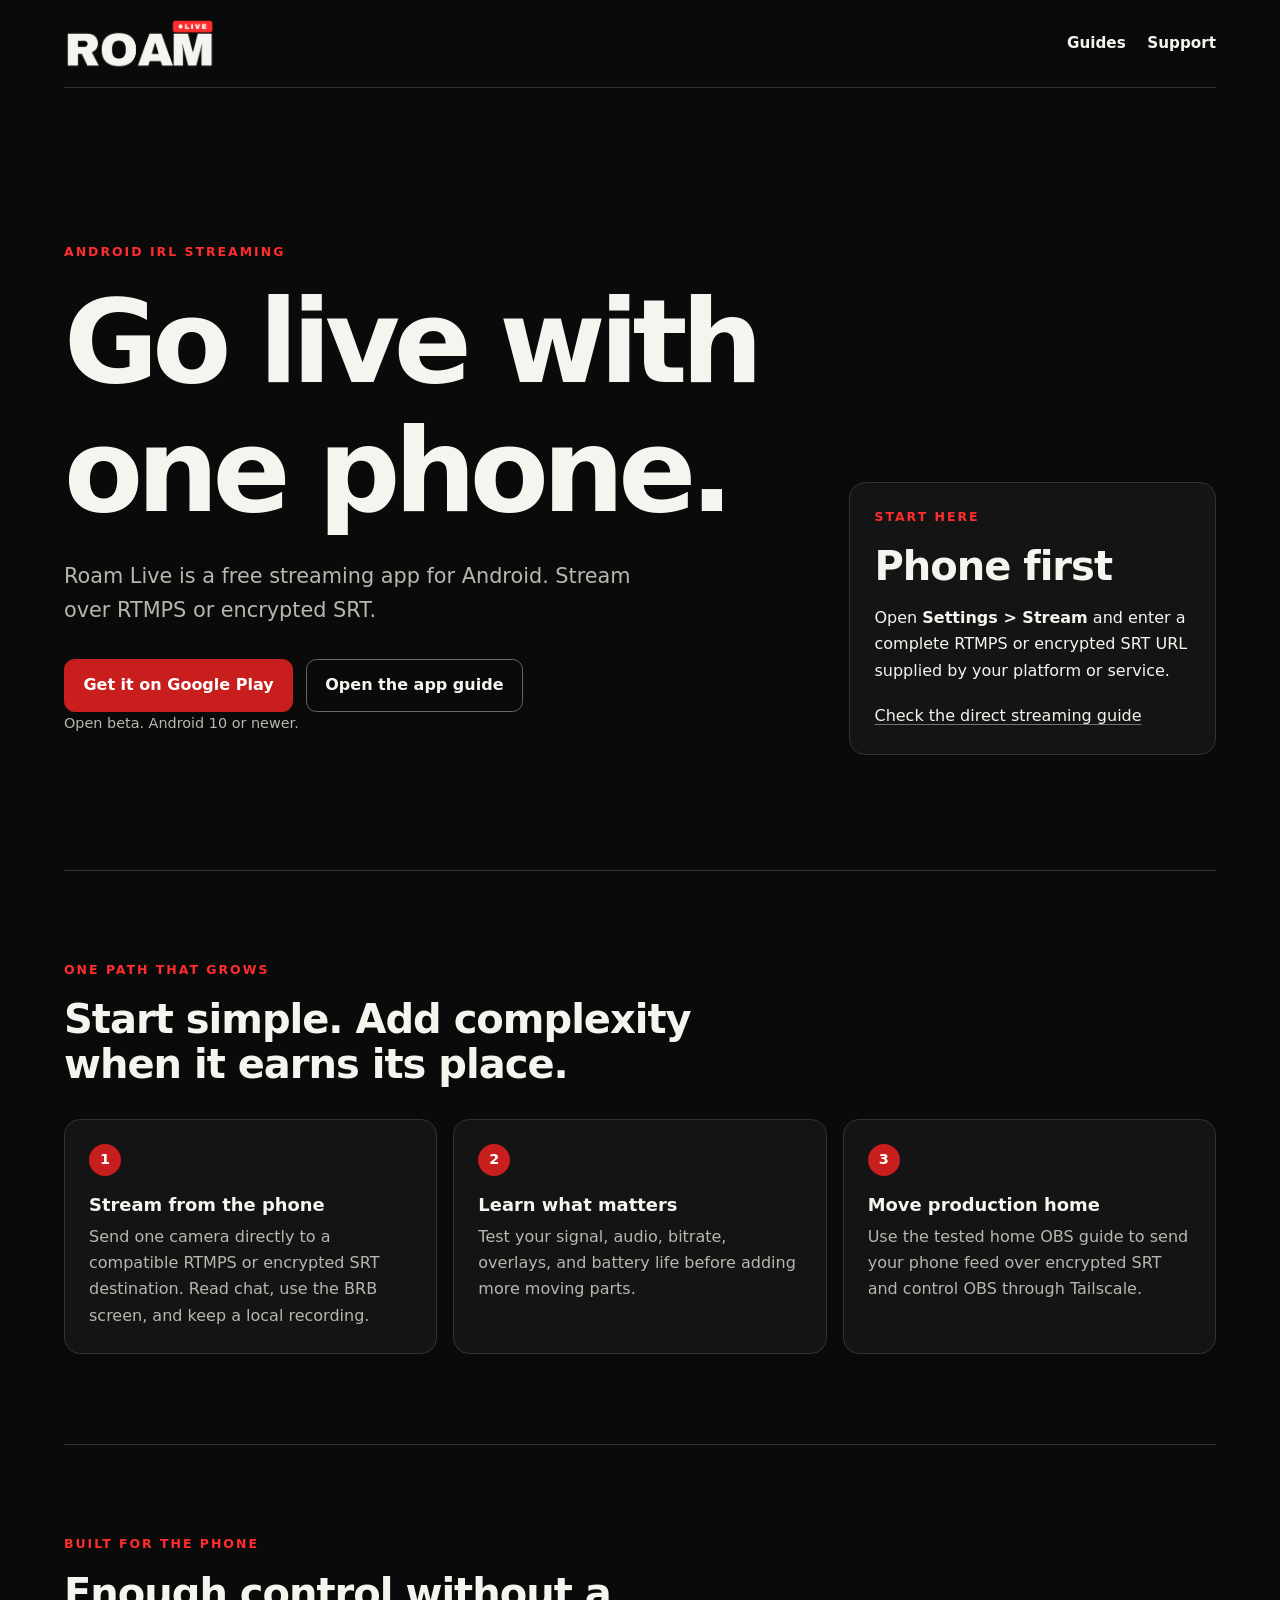
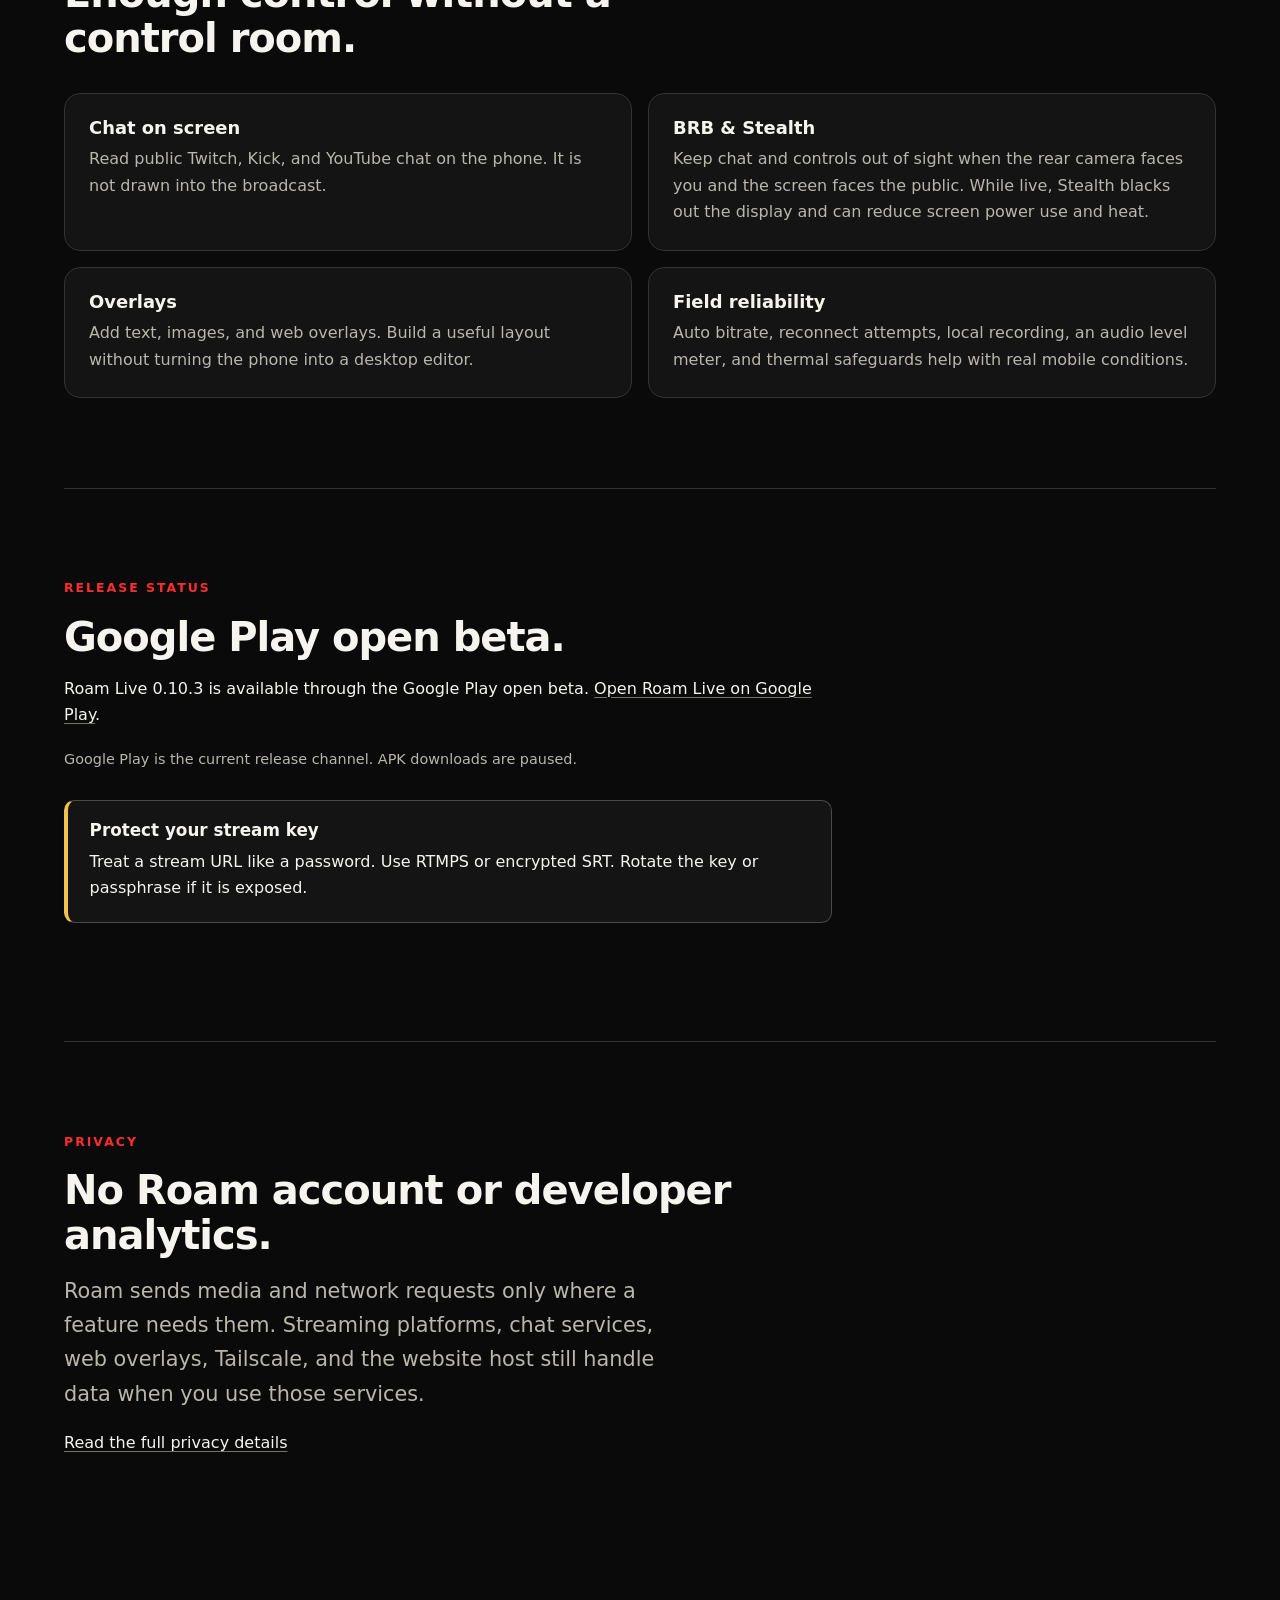
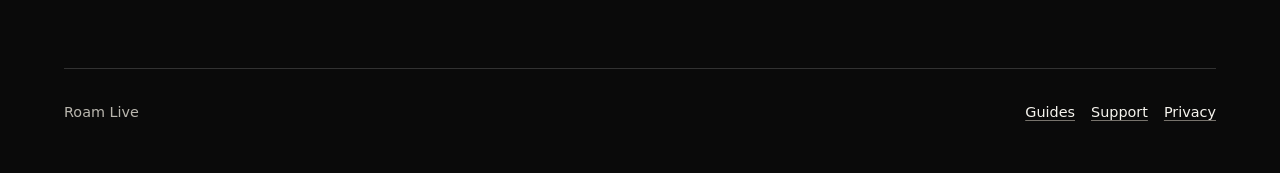
==== index.html @ 20423297 "Publish Roam Live website" ====
<!DOCTYPE html>
<html lang="en">
  <head>
    <meta charset="utf-8">
    <meta name="viewport" content="width=device-width, initial-scale=1">
    <title>Roam Live | IRL streaming from Android</title>
    <meta name="description" content="Roam Live is a free Android app for IRL streaming from one phone.">
    <meta name="theme-color" content="#0a0a0a">
    <link rel="canonical" href="https://roamlive.app/">
    <link rel="icon" type="image/svg+xml" href="/assets/favicon.svg">
    <link rel="stylesheet" href="/style.css">
    <meta property="og:title" content="Roam Live">
    <meta property="og:description" content="Go live with one Android phone over RTMPS or encrypted SRT.">
    <meta property="og:type" content="website">
    <meta property="og:url" content="https://roamlive.app/">
    <meta property="og:image" content="https://roamlive.app/assets/wordmark.png">
    <meta name="twitter:card" content="summary">
    <script type="application/ld+json">
      {
        "@context": "https://schema.org",
        "@type": "SoftwareApplication",
        "name": "Roam Live",
        "applicationCategory": "MultimediaApplication",
        "operatingSystem": "Android 10 or newer",
        "softwareVersion": "0.10.3",
        "description": "A free Android app for IRL streaming over RTMPS or encrypted SRT.",
        "url": "https://roamlive.app/"
      }
    </script>
  </head>
  <body>
    <a class="skip-link" href="#main-content">Skip to main content</a>
    <header class="site-header">
      <a class="brand" href="/" aria-label="Roam Live home">
        <img src="/assets/wordmark.png" width="659" height="228" alt="Roam Live">
      </a>
      <nav class="site-nav" aria-label="Main navigation">
        <a href="/guides/">Guides</a>
        <a href="/support/">Support</a>
      </nav>
    </header>

    <main id="main-content">
      <section class="hero">
        <div>
          <p class="eyebrow">Android IRL streaming</p>
          <h1>Go live with one phone.</h1>
          <p class="lede">Roam Live is a free streaming app for Android. Stream over RTMPS or encrypted SRT.</p>
          <div class="actions">
            <a class="button" href="https://play.google.com/store/apps/details?id=dev.whitespc.roam">Get it on Google Play</a>
            <a class="button secondary" href="/guides/how-to-use/">Open the app guide</a>
          </div>
          <p class="small">Open beta. Android 10 or newer.</p>
        </div>
        <aside class="hero-side" aria-label="Quick start">
          <p class="eyebrow">Start here</p>
          <h2>Phone first</h2>
          <p>Open <strong>Settings &gt; Stream</strong> and enter a complete RTMPS or encrypted SRT URL supplied by your platform or service.</p>
          <p><a href="/guides/stream-to-platform/">Check the direct streaming guide</a></p>
        </aside>
      </section>

      <section class="section" aria-labelledby="path-title">
        <div class="section-heading">
          <p class="eyebrow">One path that grows</p>
          <h2 id="path-title">Start simple. Add complexity when it earns its place.</h2>
        </div>
        <div class="grid">
          <article class="card">
            <span class="step-number">1</span>
            <h3>Stream from the phone</h3>
            <p>Send one camera directly to a compatible RTMPS or encrypted SRT destination. Read chat, use the BRB screen, and keep a local recording.</p>
          </article>
          <article class="card">
            <span class="step-number">2</span>
            <h3>Learn what matters</h3>
            <p>Test your signal, audio, bitrate, overlays, and battery life before adding more moving parts.</p>
          </article>
          <article class="card">
            <span class="step-number">3</span>
            <h3>Move production home</h3>
            <p>Use the tested home OBS guide to send your phone feed over encrypted SRT and control OBS through Tailscale.</p>
          </article>
        </div>
      </section>

      <section class="section" aria-labelledby="features-title">
        <div class="section-heading">
          <p class="eyebrow">Built for the phone</p>
          <h2 id="features-title">Enough control without a control room.</h2>
        </div>
        <div class="grid two">
          <article class="card">
            <h3>Chat on screen</h3>
            <p>Read public Twitch, Kick, and YouTube chat on the phone. It is not drawn into the broadcast.</p>
          </article>
          <article class="card">
            <h3>BRB &amp; Stealth</h3>
            <p>Keep chat and controls out of sight when the rear camera faces you and the screen faces the public. While live, Stealth blacks out the display and can reduce screen power use and heat.</p>
          </article>
          <article class="card">
            <h3>Overlays</h3>
            <p>Add text, images, and web overlays. Build a useful layout without turning the phone into a desktop editor.</p>
          </article>
          <article class="card">
            <h3>Field reliability</h3>
            <p>Auto bitrate, reconnect attempts, local recording, an audio level meter, and thermal safeguards help with real mobile conditions.</p>
          </article>
        </div>
      </section>

      <section class="section" aria-labelledby="release-title">
        <div class="reading">
          <p class="eyebrow">Release status</p>
          <h2 id="release-title">Google Play open beta.</h2>
          <p>Roam Live 0.10.3 is available through the Google Play open beta. <a href="https://play.google.com/store/apps/details?id=dev.whitespc.roam">Open Roam Live on Google Play</a>.</p>
          <p class="small">Google Play is the current release channel. APK downloads are paused.</p>
          <div class="callout warning">
            <h3>Protect your stream key</h3>
            <p>Treat a stream URL like a password. Use RTMPS or encrypted SRT. Rotate the key or passphrase if it is exposed.</p>
          </div>
        </div>
      </section>

      <section class="section" aria-labelledby="privacy-title">
        <div class="reading">
          <p class="eyebrow">Privacy</p>
          <h2 id="privacy-title">No Roam account or developer analytics.</h2>
          <p class="lede">Roam sends media and network requests only where a feature needs them. Streaming platforms, chat services, web overlays, Tailscale, and the website host still handle data when you use those services.</p>
          <p><a href="/privacy/">Read the full privacy details</a></p>
        </div>
      </section>
    </main>

    <footer class="site-footer">
      <span>Roam Live</span>
      <nav class="footer-links" aria-label="Footer navigation">
        <a href="/guides/">Guides</a>
        <a href="/support/">Support</a>
        <a href="/privacy/">Privacy</a>
      </nav>
    </footer>
  </body>
</html>
---- style.css ----
:root {
  color-scheme: dark;
  --ink: #0a0a0a;
  --panel: #141414;
  --panel-raised: #1b1b1b;
  --paper: #f6f4ee;
  --muted: #b9b6ae;
  --line: #323232;
  --live: #ff2d2d;
  --live-dark: #c91e1e;
  --safe: #61d98a;
  --warning: #f2c14e;
  --content: 72rem;
  --reading: 48rem;
}

*,
*::before,
*::after {
  box-sizing: border-box;
}

html {
  scroll-behavior: smooth;
  -webkit-text-size-adjust: 100%;
}

body {
  min-height: 100vh;
  margin: 0;
  background: var(--ink);
  color: var(--paper);
  font-family: Inter, ui-sans-serif, system-ui, -apple-system, BlinkMacSystemFont, "Segoe UI", sans-serif;
  font-size: 1rem;
  line-height: 1.65;
}

img {
  display: block;
  max-width: 100%;
}

a {
  color: inherit;
  text-decoration-color: #77736c;
  text-decoration-thickness: 0.08em;
  text-underline-offset: 0.2em;
}

a:hover {
  text-decoration-color: var(--live);
}

a:focus-visible,
button:focus-visible {
  outline: 3px solid var(--warning);
  outline-offset: 4px;
}

::selection {
  background: var(--live-dark);
  color: #fff;
}

.skip-link {
  position: fixed;
  z-index: 100;
  top: 0.75rem;
  left: 0.75rem;
  padding: 0.65rem 0.9rem;
  border-radius: 0.5rem;
  background: var(--paper);
  color: var(--ink);
  font-weight: 750;
  transform: translateY(-200%);
}

.skip-link:focus {
  transform: translateY(0);
}

.site-header,
.site-footer,
main {
  width: min(100% - 2rem, var(--content));
  margin-inline: auto;
}

.site-header {
  display: flex;
  align-items: center;
  justify-content: space-between;
  gap: 1.5rem;
  min-height: 5.5rem;
  border-bottom: 1px solid var(--line);
}

.brand {
  display: inline-flex;
  align-items: center;
  text-decoration: none;
}

.brand img {
  width: 9.5rem;
  height: auto;
}

.site-nav {
  display: flex;
  align-items: center;
  gap: 1.35rem;
  font-size: 0.95rem;
  font-weight: 650;
}

.site-nav a {
  text-decoration: none;
}

.site-nav a[aria-current="page"] {
  color: var(--live);
  text-decoration: underline;
  text-decoration-color: currentColor;
  text-decoration-thickness: 0.12em;
  text-underline-offset: 0.35em;
}

main {
  padding-block: clamp(3.5rem, 8vw, 7rem);
}

.reading {
  max-width: var(--reading);
}

.hero {
  display: grid;
  grid-template-columns: minmax(0, 1.45fr) minmax(15rem, 0.75fr);
  gap: clamp(2.5rem, 6vw, 6rem);
  align-items: end;
  padding-block: clamp(1rem, 4vw, 4rem) clamp(4rem, 9vw, 8rem);
}

.eyebrow {
  margin: 0 0 1rem;
  color: var(--live);
  font-size: 0.78rem;
  font-weight: 800;
  letter-spacing: 0.16em;
  text-transform: uppercase;
}

h1,
h2,
h3 {
  margin-top: 0;
  line-height: 1.12;
}

h1 {
  max-width: 12ch;
  margin-bottom: 1.4rem;
  font-size: clamp(3rem, 9vw, 7.5rem);
  letter-spacing: -0.055em;
}

.page-title {
  max-width: 15ch;
  font-size: clamp(2.6rem, 7vw, 5.5rem);
}

h2 {
  margin-bottom: 1rem;
  font-size: clamp(1.65rem, 3.2vw, 2.5rem);
  letter-spacing: -0.025em;
}

h3 {
  margin-bottom: 0.55rem;
  font-size: 1.12rem;
}

p,
ul,
ol {
  margin-top: 0;
  margin-bottom: 1.2rem;
}

li + li {
  margin-top: 0.55rem;
}

.lede {
  max-width: 38rem;
  color: var(--muted);
  font-size: clamp(1.1rem, 2vw, 1.3rem);
}

.hero-side {
  padding: 1.5rem;
  border: 1px solid var(--line);
  border-radius: 1rem;
  background: var(--panel);
}

.hero-side p:last-child,
.callout p:last-child,
.card p:last-child {
  margin-bottom: 0;
}

.actions {
  display: flex;
  flex-wrap: wrap;
  gap: 0.8rem;
  margin-top: 2rem;
}

.button {
  display: inline-flex;
  min-height: 3rem;
  align-items: center;
  justify-content: center;
  padding: 0.75rem 1.15rem;
  border: 1px solid var(--live-dark);
  border-radius: 0.65rem;
  background: var(--live-dark);
  color: #fff;
  font-weight: 750;
  text-align: center;
  text-decoration: none;
}

.button:hover {
  border-color: #e02121;
  background: #e02121;
}

.button.secondary {
  border-color: #666;
  background: transparent;
  color: var(--paper);
}

.button.secondary:hover {
  border-color: #77736c;
  background: var(--panel);
}

.small {
  color: var(--muted);
  font-size: 0.9rem;
}

.section {
  padding-block: clamp(3.5rem, 7vw, 6.5rem);
  border-top: 1px solid var(--line);
}

.section-heading {
  max-width: 42rem;
  margin-bottom: 2rem;
}

.grid {
  display: grid;
  grid-template-columns: repeat(3, minmax(0, 1fr));
  gap: 1rem;
}

.grid.two {
  grid-template-columns: repeat(2, minmax(0, 1fr));
}

.card {
  padding: 1.5rem;
  border: 1px solid var(--line);
  border-radius: 1rem;
  background: var(--panel);
}

.card p {
  color: var(--muted);
}

.card-link {
  display: block;
  text-decoration: none;
}

.card-link:hover {
  border-color: var(--live);
}

.card-link .card-action {
  color: var(--paper);
  font-weight: 750;
}

.step-number {
  display: inline-grid;
  width: 2rem;
  height: 2rem;
  margin-bottom: 1.2rem;
  place-items: center;
  border-radius: 50%;
  background: var(--live-dark);
  color: #fff;
  font-size: 0.9rem;
  font-weight: 800;
}

.page-head {
  max-width: 50rem;
  margin-bottom: clamp(3.5rem, 7vw, 6rem);
}

.breadcrumbs {
  margin-bottom: 1.4rem;
  color: var(--muted);
  font-size: 0.9rem;
}

.breadcrumbs a {
  color: var(--paper);
}

.prose {
  max-width: var(--reading);
}

.prose > h2 {
  margin-top: 3.8rem;
  padding-top: 3.8rem;
  border-top: 1px solid var(--line);
}

.prose > h2:first-child {
  margin-top: 0;
  padding-top: 0;
  border-top: 0;
}

.prose h3 {
  margin-top: 2.2rem;
}

.prose p,
.prose li {
  color: #d7d4cd;
}

.prose strong {
  color: var(--paper);
}

.prose a {
  color: var(--paper);
}

.prose ol,
.prose ul {
  padding-left: 1.4rem;
}

.prose code,
.code-block {
  font-family: ui-monospace, SFMono-Regular, Menlo, Consolas, monospace;
}

.prose code {
  padding: 0.12em 0.32em;
  border: 1px solid var(--line);
  border-radius: 0.3rem;
  background: var(--panel);
  color: var(--paper);
  overflow-wrap: anywhere;
}

.code-block code {
  padding: 0;
  border: 0;
  background: transparent;
  color: inherit;
}

.code-block {
  margin: 1rem 0 1.5rem;
  padding: 1rem;
  overflow-x: auto;
  border: 1px solid var(--line);
  border-radius: 0.65rem;
  background: #050505;
  color: #fff;
  font-size: 0.86rem;
  line-height: 1.55;
  white-space: pre-wrap;
  overflow-wrap: anywhere;
}

.callout {
  margin: 1.8rem 0;
  padding: 1.25rem 1.35rem;
  border: 1px solid #4a4a4a;
  border-left: 4px solid var(--safe);
  border-radius: 0.65rem;
  background: var(--panel);
}

.callout.warning {
  border-left-color: var(--warning);
}

.callout.danger {
  border-left-color: var(--live);
}

.callout h2,
.callout h3 {
  margin-bottom: 0.55rem;
  font-size: 1.05rem;
  letter-spacing: 0;
}

.checklist {
  list-style: none;
  padding-left: 0 !important;
}

.checklist li {
  position: relative;
  padding-left: 1.8rem;
}

.checklist li::before {
  position: absolute;
  left: 0;
  color: var(--safe);
  content: "✓";
  font-weight: 800;
}

.site-footer {
  display: flex;
  align-items: center;
  justify-content: space-between;
  gap: 1.5rem;
  padding-block: 2rem 3rem;
  border-top: 1px solid var(--line);
  color: var(--muted);
  font-size: 0.9rem;
}

.footer-links {
  display: flex;
  flex-wrap: wrap;
  gap: 1rem;
}

.site-footer a {
  color: var(--paper);
}

@media (max-width: 760px) {
  .site-header {
    align-items: flex-start;
    flex-direction: column;
    justify-content: center;
    padding-block: 1.2rem;
  }

  .brand img {
    width: 8.25rem;
  }

  .hero,
  .grid,
  .grid.two {
    grid-template-columns: 1fr;
  }

  .hero {
    align-items: start;
  }

  .hero-side {
    max-width: 30rem;
  }

  .site-footer {
    align-items: flex-start;
    flex-direction: column;
  }
}

@media (max-width: 420px) {
  .site-header,
  .site-footer,
  main {
    width: min(100% - 1.25rem, var(--content));
  }

  .site-nav {
    gap: 1rem;
  }

  .actions .button {
    width: 100%;
  }
}

@media (prefers-reduced-motion: reduce) {
  html {
    scroll-behavior: auto;
  }
}
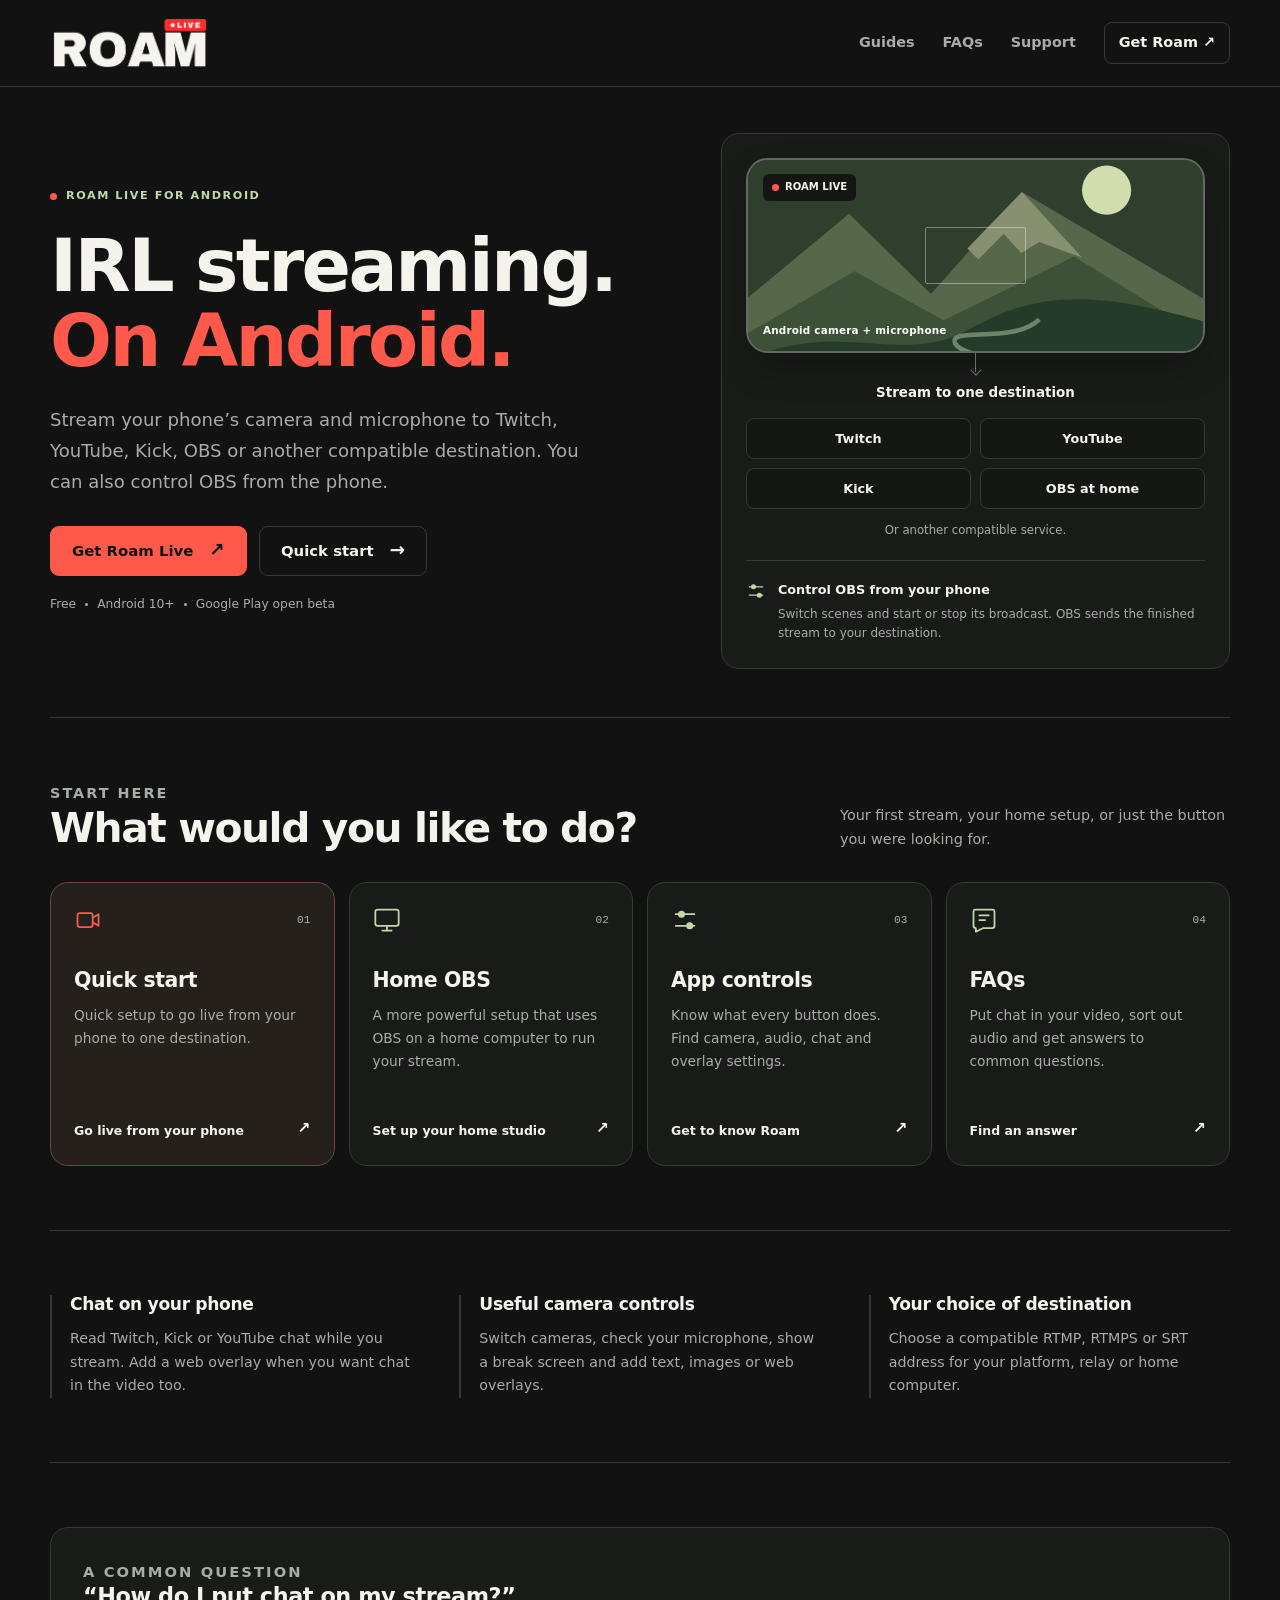
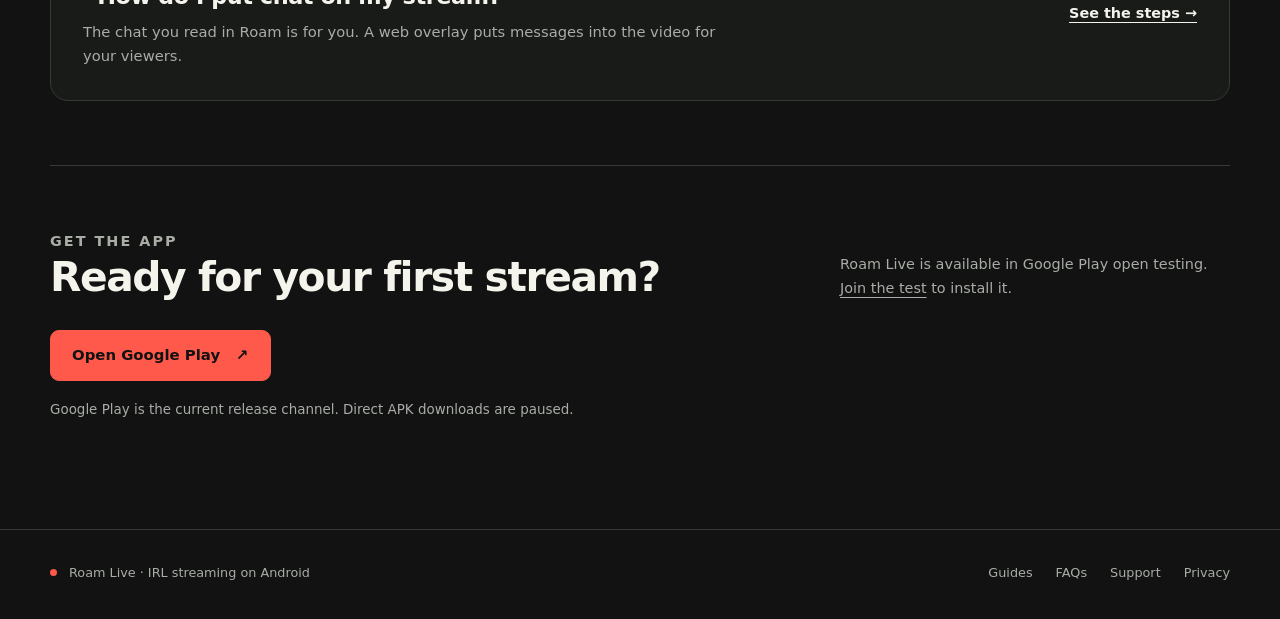
==== commit b973dcb9: "Redesign website and expand streaming guides" ====
--- a/index.html
+++ b/index.html
@@ -1,144 +1,3 @@
-<!DOCTYPE html>
-<html lang="en">
-  <head>
-    <meta charset="utf-8">
-    <meta name="viewport" content="width=device-width, initial-scale=1">
-    <title>Roam Live | IRL streaming from Android</title>
-    <meta name="description" content="Roam Live is a free Android app for IRL streaming from one phone.">
-    <meta name="theme-color" content="#0a0a0a">
-    <link rel="canonical" href="https://roamlive.app/">
-    <link rel="icon" type="image/svg+xml" href="/assets/favicon.svg">
-    <link rel="stylesheet" href="/style.css">
-    <meta property="og:title" content="Roam Live">
-    <meta property="og:description" content="Go live with one Android phone over RTMPS or encrypted SRT.">
-    <meta property="og:type" content="website">
-    <meta property="og:url" content="https://roamlive.app/">
-    <meta property="og:image" content="https://roamlive.app/assets/wordmark.png">
-    <meta name="twitter:card" content="summary">
-    <script type="application/ld+json">
-      {
-        "@context": "https://schema.org",
-        "@type": "SoftwareApplication",
-        "name": "Roam Live",
-        "applicationCategory": "MultimediaApplication",
-        "operatingSystem": "Android 10 or newer",
-        "softwareVersion": "0.10.3",
-        "description": "A free Android app for IRL streaming over RTMPS or encrypted SRT.",
-        "url": "https://roamlive.app/"
-      }
-    </script>
-  </head>
-  <body>
-    <a class="skip-link" href="#main-content">Skip to main content</a>
-    <header class="site-header">
-      <a class="brand" href="/" aria-label="Roam Live home">
-        <img src="/assets/wordmark.png" width="659" height="228" alt="Roam Live">
-      </a>
-      <nav class="site-nav" aria-label="Main navigation">
-        <a href="/guides/">Guides</a>
-        <a href="/support/">Support</a>
-      </nav>
-    </header>
-
-    <main id="main-content">
-      <section class="hero">
-        <div>
-          <p class="eyebrow">Android IRL streaming</p>
-          <h1>Go live with one phone.</h1>
-          <p class="lede">Roam Live is a free streaming app for Android. Stream over RTMPS or encrypted SRT.</p>
-          <div class="actions">
-            <a class="button" href="https://play.google.com/store/apps/details?id=dev.whitespc.roam">Get it on Google Play</a>
-            <a class="button secondary" href="/guides/how-to-use/">Open the app guide</a>
-          </div>
-          <p class="small">Open beta. Android 10 or newer.</p>
-        </div>
-        <aside class="hero-side" aria-label="Quick start">
-          <p class="eyebrow">Start here</p>
-          <h2>Phone first</h2>
-          <p>Open <strong>Settings &gt; Stream</strong> and enter a complete RTMPS or encrypted SRT URL supplied by your platform or service.</p>
-          <p><a href="/guides/stream-to-platform/">Check the direct streaming guide</a></p>
-        </aside>
-      </section>
-
-      <section class="section" aria-labelledby="path-title">
-        <div class="section-heading">
-          <p class="eyebrow">One path that grows</p>
-          <h2 id="path-title">Start simple. Add complexity when it earns its place.</h2>
-        </div>
-        <div class="grid">
-          <article class="card">
-            <span class="step-number">1</span>
-            <h3>Stream from the phone</h3>
-            <p>Send one camera directly to a compatible RTMPS or encrypted SRT destination. Read chat, use the BRB screen, and keep a local recording.</p>
-          </article>
-          <article class="card">
-            <span class="step-number">2</span>
-            <h3>Learn what matters</h3>
-            <p>Test your signal, audio, bitrate, overlays, and battery life before adding more moving parts.</p>
-          </article>
-          <article class="card">
-            <span class="step-number">3</span>
-            <h3>Move production home</h3>
-            <p>Use the tested home OBS guide to send your phone feed over encrypted SRT and control OBS through Tailscale.</p>
-          </article>
-        </div>
-      </section>
-
-      <section class="section" aria-labelledby="features-title">
-        <div class="section-heading">
-          <p class="eyebrow">Built for the phone</p>
-          <h2 id="features-title">Enough control without a control room.</h2>
-        </div>
-        <div class="grid two">
-          <article class="card">
-            <h3>Chat on screen</h3>
-            <p>Read public Twitch, Kick, and YouTube chat on the phone. It is not drawn into the broadcast.</p>
-          </article>
-          <article class="card">
-            <h3>BRB &amp; Stealth</h3>
-            <p>Keep chat and controls out of sight when the rear camera faces you and the screen faces the public. While live, Stealth blacks out the display and can reduce screen power use and heat.</p>
-          </article>
-          <article class="card">
-            <h3>Overlays</h3>
-            <p>Add text, images, and web overlays. Build a useful layout without turning the phone into a desktop editor.</p>
-          </article>
-          <article class="card">
-            <h3>Field reliability</h3>
-            <p>Auto bitrate, reconnect attempts, local recording, an audio level meter, and thermal safeguards help with real mobile conditions.</p>
-          </article>
-        </div>
-      </section>
-
-      <section class="section" aria-labelledby="release-title">
-        <div class="reading">
-          <p class="eyebrow">Release status</p>
-          <h2 id="release-title">Google Play open beta.</h2>
-          <p>Roam Live 0.10.3 is available through the Google Play open beta. <a href="https://play.google.com/store/apps/details?id=dev.whitespc.roam">Open Roam Live on Google Play</a>.</p>
-          <p class="small">Google Play is the current release channel. APK downloads are paused.</p>
-          <div class="callout warning">
-            <h3>Protect your stream key</h3>
-            <p>Treat a stream URL like a password. Use RTMPS or encrypted SRT. Rotate the key or passphrase if it is exposed.</p>
-          </div>
-        </div>
-      </section>
-
-      <section class="section" aria-labelledby="privacy-title">
-        <div class="reading">
-          <p class="eyebrow">Privacy</p>
-          <h2 id="privacy-title">No Roam account or developer analytics.</h2>
-          <p class="lede">Roam sends media and network requests only where a feature needs them. Streaming platforms, chat services, web overlays, Tailscale, and the website host still handle data when you use those services.</p>
-          <p><a href="/privacy/">Read the full privacy details</a></p>
-        </div>
-      </section>
-    </main>
-
-    <footer class="site-footer">
-      <span>Roam Live</span>
-      <nav class="footer-links" aria-label="Footer navigation">
-        <a href="/guides/">Guides</a>
-        <a href="/support/">Support</a>
-        <a href="/privacy/">Privacy</a>
-      </nav>
-    </footer>
-  </body>
-</html>
+<!doctype html>
+<html lang="en"><head><meta charset="utf-8"><meta name="viewport" content="width=device-width,initial-scale=1"><meta name="theme-color" content="#111211"><title>Roam Live | IRL Streaming App for Android</title><meta name="description" content="Roam Live is a free Android app for IRL streaming. Send video and audio to Twitch, YouTube, Kick or home OBS over RTMP, RTMPS or SRT. Start with a simple guide."><link rel="canonical" href="https://roamlive.app/"><link rel="icon" type="image/svg+xml" href="/assets/favicon.svg"><link rel="stylesheet" href="/style.css"><meta property="og:type" content="website"><meta property="og:site_name" content="Roam Live"><meta property="og:title" content="Roam Live | IRL Streaming App for Android"><meta property="og:description" content="Roam Live is a free Android app for IRL streaming. Send video and audio to Twitch, YouTube, Kick or home OBS over RTMP, RTMPS or SRT. Start with a simple guide."><meta property="og:url" content="https://roamlive.app/"><meta property="og:image" content="https://roamlive.app/assets/social-card.png"><meta property="og:image:width" content="1200"><meta property="og:image:height" content="630"><meta property="og:image:alt" content="Roam Live. IRL streaming on Android."><meta name="twitter:card" content="summary_large_image"><script type="application/ld+json">{"@context":"https://schema.org","@type":"SoftwareApplication","name":"Roam Live","applicationCategory":"MultimediaApplication","operatingSystem":"Android 10 or newer","url":"https://roamlive.app/","downloadUrl":"https://play.google.com/store/apps/details?id=dev.whitespc.roam","offers":{"@type":"Offer","price":"0","priceCurrency":"USD"}}</script><script src="/site.js" defer></script></head>
+<body><a class="skip-link" href="#main-content">Skip to content</a><header class="site-header"><div class="wrap header-inner"><a class="brand" href="/" aria-label="Roam Live home"><img src="/assets/wordmark.png" width="659" height="230" alt="Roam Live"></a><nav class="site-nav" aria-label="Main navigation"><a href="/guides/">Guides</a><a href="/faq/">FAQs</a><a href="/support/">Support</a><a class="nav-download" href="https://play.google.com/store/apps/details?id=dev.whitespc.roam">Get Roam <span aria-hidden="true">↗</span></a></nav></div></header><main id="main-content" class="wrap"><section class="hero"><div><p class="eyebrow"><span class="live-dot" aria-hidden="true"></span>Roam Live for Android</p><h1>IRL streaming.<br><span>On Android.</span></h1><p class="lead">Stream your phone’s camera and microphone to Twitch, YouTube, Kick, OBS or another compatible destination. You can also control OBS from the phone.</p><div class="actions"><a class="button" href="https://play.google.com/store/apps/details?id=dev.whitespc.roam">Get Roam Live <span class="arrow" aria-hidden="true">↗</span></a><a class="button secondary" href="/guides/stream-to-platform/">Quick start <span class="arrow" aria-hidden="true">→</span></a></div><div class="hero-meta"><span>Free</span><i aria-hidden="true"></i><span>Android 10+</span><i aria-hidden="true"></i><span>Google Play open beta</span></div></div><figure class="route-visual" aria-label="Roam sends video and audio to one chosen destination: Twitch, YouTube, Kick, OBS or another compatible service" style="margin:0"><div class="mini-phone" aria-hidden="true"><svg viewBox="0 0 500 260" preserveAspectRatio="xMidYMid slice"><rect width="500" height="260" fill="#303e2e"/><circle cx="394" cy="58" r="27" fill="#d1ddad"/><path d="M0 176 111 84 201 172 301 60 500 177V260H0Z" fill="#566849"/><path d="m241 122 60-62 66 72-47-17-20 12-19-21-28 28Z" fill="#87916f"/><path d="M0 215 117 147 215 201 358 131 500 218V260H0Z" fill="#3c5138"/><path d="M0 244c100-45 170 8 241-32s129-47 259-10v58H0Z" fill="#243b29"/><path d="M320 200c-28 28-103 7-92 27 9 15 53 9 31 33" stroke="#adbea0" stroke-width="5" fill="none" opacity=".55"/></svg><span class="camera-tag"><span class="live-dot"></span>ROAM LIVE</span><span class="frame-corner"></span><span class="phone-label">Android camera + microphone</span></div><div class="destination-choices"><p>Stream to one destination</p><ul aria-label="Example destinations"><li>Twitch</li><li>YouTube</li><li>Kick</li><li>OBS at home</li></ul><span class="destination-other">Or another compatible service.</span></div><figcaption class="obs-control-note"><svg class="" viewBox="0 0 24 24" fill="none" stroke="currentColor" stroke-width="1.5" stroke-linecap="round" stroke-linejoin="round" aria-hidden="true"><path d="M4 7h16M4 17h16"/><circle cx="9" cy="7" r="3" fill="currentColor" stroke="none"/><circle cx="16" cy="17" r="3" fill="currentColor" stroke="none"/></svg><div><strong>Control OBS from your phone</strong><p>Switch scenes and start or stop its broadcast. OBS sends the finished stream to your destination.</p></div></figcaption></figure></section><section class="section" aria-labelledby="start-title"><div class="section-head"><div><p class="eyebrow">Start here</p><h2 id="start-title"><span id="path-title">What would you like to do?</span></h2></div><p>Your first stream, your home setup, or just the button you were looking for.</p></div><div class="guide-grid"><a class="guide-card" href="/guides/stream-to-platform/"><div class="card-top"><svg class="card-icon" viewBox="0 0 24 24" fill="none" stroke="currentColor" stroke-width="1.5" stroke-linecap="round" stroke-linejoin="round" aria-hidden="true"><rect x="3" y="6" width="13" height="12" rx="2"/><path d="m16 10 5-3v10l-5-3"/></svg><span class="card-number">01</span></div><h3>Quick start</h3><p>Quick setup to go live from your phone to one destination.</p><span class="card-link-label">Go live from your phone<span class="arrow" aria-hidden="true">↗</span></span></a><a class="guide-card" href="/guides/stream-to-obs/"><div class="card-top"><svg class="card-icon" viewBox="0 0 24 24" fill="none" stroke="currentColor" stroke-width="1.5" stroke-linecap="round" stroke-linejoin="round" aria-hidden="true"><rect x="2" y="3" width="20" height="14" rx="2"/><path d="M8 21h8m-4-4v4"/></svg><span class="card-number">02</span></div><h3>Home OBS</h3><p>A more powerful setup that uses OBS on a home computer to run your stream.</p><span class="card-link-label">Set up your home studio<span class="arrow" aria-hidden="true">↗</span></span></a><a class="guide-card" href="/guides/how-to-use/"><div class="card-top"><svg class="card-icon" viewBox="0 0 24 24" fill="none" stroke="currentColor" stroke-width="1.5" stroke-linecap="round" stroke-linejoin="round" aria-hidden="true"><path d="M4 7h16M4 17h16"/><circle cx="9" cy="7" r="3" fill="currentColor" stroke="none"/><circle cx="16" cy="17" r="3" fill="currentColor" stroke="none"/></svg><span class="card-number">03</span></div><h3>App controls</h3><p>Know what every button does. Find camera, audio, chat and overlay settings.</p><span class="card-link-label">Get to know Roam<span class="arrow" aria-hidden="true">↗</span></span></a><a class="guide-card" href="/faq/"><div class="card-top"><svg class="card-icon" viewBox="0 0 24 24" fill="none" stroke="currentColor" stroke-width="1.5" stroke-linecap="round" stroke-linejoin="round" aria-hidden="true"><path d="M5 3h14a2 2 0 0 1 2 2v12a2 2 0 0 1-2 2h-8l-6 3v-3a2 2 0 0 1-2-2V5a2 2 0 0 1 2-2Z"/><path d="M8 8h8M8 12h5"/></svg><span class="card-number">04</span></div><h3>FAQs</h3><p>Put chat in your video, sort out audio and get answers to common questions.</p><span class="card-link-label">Find an answer<span class="arrow" aria-hidden="true">↗</span></span></a></div></section><section class="section" id="features-title" aria-label="Roam features"><div class="benefit-grid"><article><h3>Chat on your phone</h3><p>Read Twitch, Kick or YouTube chat while you stream. Add a web overlay when you want chat in the video too.</p></article><article><h3>Useful camera controls</h3><p>Switch cameras, check your microphone, show a break screen and add text, images or web overlays.</p></article><article><h3>Your choice of destination</h3><p>Choose a compatible RTMP, RTMPS or SRT address for your platform, relay or home computer.</p></article></div></section><section class="section"><div class="home-question"><div><p class="eyebrow">A common question</p><h3>“How do I put chat on my stream?”</h3><p>The chat you read in Roam is for you. A web overlay puts messages into the video for your viewers.</p></div><a class="text-link" href="/faq/#chat-on-stream">See the steps <span aria-hidden="true">→</span></a></div></section><section class="section" id="download"><div class="section-head"><div><p class="eyebrow">Get the app</p><h2 id="release-title">Ready for your first stream?</h2></div><p>Roam Live is available in Google Play open testing. <a href="https://play.google.com/apps/testing/dev.whitespc.roam">Join the test</a> to install it.</p></div><div class="actions"><a class="button" href="https://play.google.com/store/apps/details?id=dev.whitespc.roam">Open Google Play <span aria-hidden="true">↗</span></a></div><p class="small">Google Play is the current release channel. Direct APK downloads are paused.</p></section></main><footer class="site-footer"><div class="wrap footer-inner"><div class="footer-brand"><span class="live-dot" aria-hidden="true"></span><span>Roam Live · IRL streaming on Android</span></div><nav class="footer-links" aria-label="Footer navigation"><a href="/guides/">Guides</a><a href="/faq/">FAQs</a><a href="/support/">Support</a><a id="privacy-title" href="/privacy/">Privacy</a></nav></div></footer></body></html>
--- a/style.css
+++ b/style.css
@@ -1,518 +1,24 @@
-:root {
-  color-scheme: dark;
-  --ink: #0a0a0a;
-  --panel: #141414;
-  --panel-raised: #1b1b1b;
-  --paper: #f6f4ee;
-  --muted: #b9b6ae;
-  --line: #323232;
-  --live: #ff2d2d;
-  --live-dark: #c91e1e;
-  --safe: #61d98a;
-  --warning: #f2c14e;
-  --content: 72rem;
-  --reading: 48rem;
-}
+:root{color-scheme:dark;--bg:#111211;--panel:#191b19;--raised:#222522;--ink:#f4f3ec;--muted:#a8ada6;--line:#353a34;--red:#ff594b;--red-deep:#a82621;--green:#c2d7ad;--max:1180px;--radius:18px;font-family:Inter,ui-sans-serif,system-ui,-apple-system,BlinkMacSystemFont,"Segoe UI",sans-serif;font-size:16px;line-height:1.65}*{box-sizing:border-box}html{scroll-behavior:smooth;scroll-padding-top:100px}body{margin:0;background:var(--bg);color:var(--ink)}img,svg{max-width:100%}img{display:block}a{color:inherit;text-underline-offset:4px;text-decoration-thickness:1px}a:hover{color:var(--red)}button,input{font:inherit}button{cursor:pointer}button,a,input,summary{-webkit-tap-highlight-color:transparent}a:focus-visible,button:focus-visible,summary:focus-visible,input:focus-visible{outline:3px solid var(--green);outline-offset:5px}::selection{background:var(--red);color:var(--bg)}[hidden]{display:none!important}.wrap{width:min(calc(100% - 64px),var(--max));margin-inline:auto}.skip-link{position:fixed;left:16px;top:12px;z-index:100;background:var(--ink);color:var(--bg);padding:12px;transform:translateY(-160%)}.skip-link:focus{transform:none}.site-header{border-bottom:1px solid var(--line);background:var(--bg)}.header-inner{min-height:86px;display:flex;align-items:center;justify-content:space-between;gap:28px}.brand{display:flex;align-items:center;text-decoration:none;flex-shrink:0}.brand img{width:160px;height:auto}.site-nav{display:flex;align-items:center;gap:28px;font-size:.9rem;font-weight:600}.site-nav>a{text-decoration:none;color:var(--muted)}.site-nav>a:hover,.site-nav>a[aria-current=page]{color:var(--ink)}.site-nav>a[aria-current=page]{text-decoration:underline;text-decoration-color:var(--red);text-decoration-thickness:2px;text-underline-offset:8px}.site-nav .nav-download{border:1px solid var(--line);border-radius:8px;padding:8px 14px;color:var(--ink)}.site-nav .nav-download:hover{border-color:var(--red)}h1,h2,h3,h4{line-height:1.14;letter-spacing:-.035em;font-weight:650;margin:0 0 20px}h1{font-size:clamp(2.7rem,5.7vw,5rem)}h2{font-size:clamp(1.8rem,3.3vw,2.55rem)}h3{font-size:1.32rem;letter-spacing:-.02em}p{margin:0 0 20px}ul,ol{margin:0 0 24px;padding-left:24px}li+li{margin-top:8px}strong{color:var(--ink);font-weight:650}.eyebrow{display:flex;align-items:center;gap:9px;margin:0 0 22px;color:var(--green);font-size:.7rem;font-weight:700;letter-spacing:.14em;text-transform:uppercase}.live-dot{width:7px;height:7px;display:inline-block;flex-shrink:0;border-radius:50%;background:var(--red)}.muted,.small{color:var(--muted)}.small{font-size:.84rem}.lead{font-size:1.13rem;line-height:1.7;color:var(--muted);max-width:610px}.button{display:inline-flex;align-items:center;justify-content:center;gap:16px;min-height:50px;padding:12px 21px;border:1px solid var(--red);border-radius:9px;background:var(--red);color:var(--bg);text-decoration:none;font-size:.93rem;font-weight:700;transition:background .15s,transform .15s}.button:hover{background:#ff776c;color:var(--bg);transform:translateY(-2px)}.button.secondary{color:var(--ink);background:transparent;border-color:var(--line)}.button.secondary:hover{border-color:var(--muted);background:var(--panel)}.actions{display:flex;flex-wrap:wrap;gap:12px;margin:28px 0 18px}.arrow{font-size:1.25em;line-height:1}.hero{display:grid;grid-template-columns:minmax(0,1.2fr) minmax(0,1fr);gap:60px;align-items:center;padding:46px 0 48px}.hero h1{max-width:650px;line-height:1.04;margin-bottom:26px}.hero h1 span{color:var(--red)}.hero .lead{max-width:550px}.hero-meta{font-size:.77rem;color:var(--muted);display:flex;flex-wrap:wrap;gap:9px;align-items:center}.hero-meta i{width:3px;height:3px;border-radius:50%;background:var(--muted)}.route-visual{position:relative;border:1px solid var(--line);border-radius:var(--radius);padding:24px;background:var(--panel);overflow:hidden}.mini-phone{width:100%;aspect-ratio:2.35;border:2px solid #626b60;border-radius:22px;background:#2b352a;position:relative;overflow:hidden;box-shadow:0 16px 35px #0003}.mini-phone svg{width:100%;height:100%;position:absolute;inset:0}.mini-phone .camera-tag{position:absolute;top:14px;left:15px;display:flex;align-items:center;gap:6px;background:#111d;padding:5px 9px;border-radius:6px;font-size:.63rem;font-weight:650}.mini-phone .phone-label{position:absolute;bottom:12px;left:15px;font-size:.65rem;font-weight:600;letter-spacing:.02em;color:#fff}.mini-phone .frame-corner{position:absolute;inset:35% 39%;border:1px solid #ffffff60;border-radius:2px}.section{padding:64px 0;border-top:1px solid var(--line)}.section-head{display:flex;justify-content:space-between;align-items:end;gap:28px;margin-bottom:30px}.section-head h2{margin:0}.section-head p{color:var(--muted);font-size:.9rem;max-width:390px;margin:0}.guide-grid{display:grid;grid-template-columns:repeat(4,minmax(0,1fr));gap:14px}.guide-card{position:relative;display:flex;flex-direction:column;min-height:284px;padding:23px;border:1px solid var(--line);border-radius:var(--radius);background:var(--panel);text-decoration:none;transition:border-color .18s,transform .18s}.guide-card:hover{border-color:var(--red);transform:translateY(-4px);color:var(--ink)}.guide-card:first-child{background:#26201d;border-color:#73453b}.guide-card .card-top{display:flex;align-items:center;justify-content:space-between;margin-bottom:35px}.guide-card .card-icon{width:28px;height:28px;color:var(--green)}.guide-card:first-child .card-icon{color:var(--red)}.card-number{font-family:ui-monospace,monospace;font-size:.7rem;color:var(--muted)}.guide-card h3{margin-bottom:12px;font-size:1.28rem}.guide-card p{font-size:.86rem;color:var(--muted);line-height:1.65;margin:0 0 24px}.guide-card .card-link-label{margin-top:auto;display:flex;justify-content:space-between;font-size:.78rem;font-weight:650}.benefit-grid{display:grid;grid-template-columns:repeat(3,1fr);gap:48px}.benefit-grid article{padding-left:18px;border-left:2px solid var(--line)}.benefit-grid h3{font-size:1.07rem;margin-bottom:13px}.benefit-grid p{font-size:.89rem;color:var(--muted);margin:0}.home-question{display:flex;justify-content:space-between;align-items:center;gap:32px;padding:32px;border:1px solid var(--line);border-radius:var(--radius);background:var(--panel)}.home-question h3{font-size:1.4rem;margin-bottom:10px}.home-question p{color:var(--muted);max-width:640px;margin:0;font-size:.92rem}.text-link{white-space:nowrap;color:var(--ink);font-size:.9rem;font-weight:600}.site-footer{border-top:1px solid var(--line);margin-top:24px}.footer-inner{display:flex;justify-content:space-between;align-items:center;gap:30px;padding:32px 0 36px;font-size:.8rem;color:var(--muted)}.footer-brand{display:flex;align-items:center;gap:12px}.footer-links{display:flex;flex-wrap:wrap;gap:23px}.footer-links a{text-decoration:none}.breadcrumbs{font-size:.78rem;color:var(--muted);margin-bottom:29px}.breadcrumbs span{padding-inline:9px;color:#646d61}.page-head{padding:51px 0 46px;max-width:850px}.page-head h1{font-size:clamp(2.6rem,5vw,4.2rem);max-width:900px;margin-bottom:20px}.page-head .lead{font-size:1.04rem;max-width:710px}.page-head .eyebrow{margin-bottom:16px}.page-meta{font-family:ui-monospace,SFMono-Regular,monospace;font-size:.68rem;letter-spacing:.04em;color:var(--muted)}.guide-layout{display:grid;grid-template-columns:214px minmax(0,1fr);gap:58px;align-items:start;padding:0 0 70px}.page-toc{position:sticky;top:28px;padding-top:8px;font-size:.78rem}.page-toc p{font-size:.64rem;letter-spacing:.14em;text-transform:uppercase;font-weight:700;color:var(--muted);margin:0 0 15px}.page-toc ol{list-style:none;padding:0;display:flex;flex-direction:column;gap:5px}.page-toc li{margin:0}.page-toc a{display:block;border-left:1px solid var(--line);padding:8px 0 8px 14px;text-decoration:none;color:var(--muted);line-height:1.4}.page-toc a:hover{border-color:var(--red);color:var(--ink)}.page-toc .toc-extra{margin-top:24px;border-top:1px solid var(--line);padding-top:20px}.page-toc .toc-extra a{border-left:0;padding-left:0}.prose{max-width:820px;min-width:0;color:#c9cfc5;font-size:.94rem;overflow-wrap:break-word}.prose h2{color:var(--ink);font-size:1.8rem;margin:54px 0 22px;padding-top:35px;border-top:1px solid var(--line)}.prose>h2:first-child,.prose>section:first-child>h2{margin-top:0;padding-top:0;border-top:0}.prose h3{color:var(--ink);font-size:1.15rem;margin:30px 0 14px}.prose h4{color:var(--ink);font-size:1rem;margin-top:24px}.prose a{color:var(--ink);text-decoration-color:#6d7766}.prose a:hover{text-decoration-color:var(--red)}.prose code{font-family:ui-monospace,SFMono-Regular,Consolas,monospace;font-size:.86em;border-radius:4px;padding:2px 5px;background:#282e26;color:#e2eadc;overflow-wrap:anywhere}.prose pre{white-space:pre-wrap;overflow-wrap:anywhere;padding:20px;background:#0b0e0b;border:1px solid var(--line);border-radius:10px;font-size:.83rem;line-height:1.8}.prose pre code{padding:0;background:none;color:inherit;font-size:inherit}.prose blockquote{margin:24px 0;padding:18px 22px;border-left:3px solid var(--green);background:var(--panel);border-radius:0 9px 9px 0}.prose blockquote p:last-child{margin:0}.callout{margin:26px 0;padding:23px 25px;background:var(--panel);border:1px solid var(--line);border-left:3px solid var(--green);border-radius:10px}.callout.important{border-left-color:var(--red);background:#221d19}.callout h3{margin:0 0 10px;font-size:1rem}.callout p:last-child,.callout ol:last-child,.callout ul:last-child{margin-bottom:0}.quick-steps{list-style:none;padding:0!important;counter-reset:steps;display:grid;gap:0;border:1px solid var(--line);border-radius:var(--radius);overflow:hidden;background:var(--panel);margin:24px 0 30px}.quick-steps>li{position:relative;padding:21px 25px 21px 72px;margin:0!important;counter-increment:steps;border-bottom:1px solid var(--line)}.quick-steps>li:last-child{border:0}.quick-steps>li:before{content:counter(steps);position:absolute;left:24px;top:23px;display:grid;place-items:center;width:27px;height:27px;border:1px solid #66735d;border-radius:8px;color:var(--green);font-size:.74rem;font-family:ui-monospace,monospace}.quick-steps strong{display:block;margin-bottom:5px}.quick-steps p{margin:0;font-size:.9rem}.url-anatomy{padding:24px;border:1px solid #76513f;border-radius:var(--radius);background:#221f19;margin:24px 0}.url-anatomy .anatomy-label{display:block;font-size:.64rem;letter-spacing:.1em;font-weight:700;color:var(--muted);text-transform:uppercase;margin-bottom:8px}.url-anatomy .url-parts{display:flex;align-items:center;flex-wrap:wrap;gap:10px;margin-bottom:21px}.url-anatomy code{background:#333127;color:#e0e5c8;padding:7px 9px}.url-anatomy .key{color:#ffc4b3;background:#3b2923}.url-anatomy .url-result{padding:17px 18px;background:#0f110e;border-radius:8px;line-height:1.9;overflow-wrap:anywhere}.url-anatomy .url-result code{padding:0;background:transparent}.url-anatomy .url-result .key{color:#ffc4b3}.url-anatomy p:last-child{margin:16px 0 0;font-size:.83rem}.provider-list{display:flex;flex-wrap:wrap;gap:8px;margin:21px 0}.provider-list a{display:inline-flex;align-items:center;min-height:39px;padding:6px 13px;border:1px solid var(--line);border-radius:7px;font-size:.8rem;text-decoration:none}.provider-list a:hover{border-color:var(--red)}.provider{margin:16px 0;border:1px solid var(--line);border-radius:var(--radius);overflow:hidden;background:var(--panel)}details>summary{cursor:pointer;list-style:none}details>summary::-webkit-details-marker{display:none}.provider>summary{position:relative;padding:21px 55px 21px 24px;font-weight:650;color:var(--ink)}.provider>summary:after,.faq-item>summary:after{content:"+";position:absolute;right:24px;font-size:1.3rem;font-weight:400;color:var(--muted);top:17px}.provider[open]>summary:after,.faq-item[open]>summary:after{content:"−"}.provider[open]>summary{border-bottom:1px solid var(--line)}.provider-body{padding:24px}.provider-body h3:first-child{margin-top:0}.provider-body>*:last-child{margin-bottom:0}.provider-label{font-size:.65rem;color:var(--muted);font-weight:400;display:block;margin-top:4px}.table-scroll{overflow-x:auto;border:1px solid var(--line);border-radius:10px;margin:22px 0 30px;scrollbar-color:#596451 var(--panel)}table{border-collapse:collapse;width:100%;font-size:.84rem}th,td{text-align:left;padding:14px 17px;vertical-align:top;border-bottom:1px solid var(--line)}thead{background:var(--panel);color:var(--ink)}th{font-size:.74rem;letter-spacing:.025em;font-weight:600}td:first-child{color:var(--ink);font-weight:600;min-width:110px}tr:last-child td{border-bottom:0}.diagram-flow{display:flex;align-items:stretch;justify-content:space-between;gap:12px;margin:26px 0;padding:22px;border:1px solid var(--line);border-radius:var(--radius);background:var(--panel)}.diagram-flow .flow-node{flex:1;min-width:0;text-align:center;padding:10px 4px}.diagram-flow strong{display:block;margin-bottom:5px}.diagram-flow small{color:var(--muted);display:block;font-size:.75rem}.diagram-flow .flow-arrow{align-self:center;color:var(--green)}.next-guide{margin-top:50px;border-top:1px solid var(--line);padding-top:25px;display:flex;justify-content:space-between;gap:20px;align-items:center;font-size:.9rem}.next-guide p{margin:0;color:var(--muted)}.faq-search{position:relative;margin:0 0 25px}.faq-search label{display:block;font-size:.76rem;font-weight:650;margin-bottom:9px}.faq-search input{width:100%;min-height:54px;padding:13px 18px 13px 46px;border:1px solid var(--line);border-radius:10px;background:var(--panel);color:var(--ink);font-size:.95rem}.faq-search input::placeholder{color:var(--muted)}.faq-search svg{position:absolute;left:16px;bottom:17px;width:20px;height:20px;color:var(--muted)}.faq-count{font-size:.78rem;color:var(--muted);margin-bottom:22px}.faq-group h2{font-size:1.6rem}.faq-item{border-bottom:1px solid var(--line);padding:0;background:transparent;scroll-margin-top:25px}.faq-item>summary{position:relative;padding:20px 45px 20px 0;color:var(--ink);font-weight:550;font-size:.96rem;line-height:1.5}.faq-item>summary:after{right:9px;top:16px}.faq-item[open]>summary{color:var(--green)}.faq-answer{padding:0 28px 22px 0;font-size:.91rem}.faq-answer>*:last-child{margin-bottom:0}.faq-item:target{background:#1b2019;border-radius:8px;padding-inline:15px}.empty-state{padding:30px;border:1px dashed var(--line);border-radius:10px}.reference-group{padding:0 0 10px}.reference-group>summary{font-size:1.16rem;font-weight:650;color:var(--ink);padding:18px 0;border-top:1px solid var(--line)}.reference-group>summary:before{content:"+ ";color:var(--green)}.reference-group[open]>summary:before{content:"− "}.site-notice{font-size:.8rem;color:var(--muted);padding:18px 20px;border-radius:9px;background:var(--panel);margin:24px 0}.docs-intro{padding-bottom:50px}.guide-grid.large .guide-card{min-height:300px}.no-results-link{margin-top:35px}.sr-only{position:absolute;width:1px;height:1px;padding:0;margin:-1px;overflow:hidden;clip:rect(0,0,0,0);white-space:nowrap;border:0}
+@media(min-width:1500px){.hero{padding-block:55px}.guide-card{min-height:300px}}
+@media(max-width:1060px){.hero{gap:35px}.guide-grid{grid-template-columns:repeat(2,minmax(0,1fr))}.guide-card{min-height:255px}.guide-card .card-top{margin-bottom:28px}.guide-layout{grid-template-columns:185px minmax(0,1fr);gap:32px}.benefit-grid{gap:25px}.brand img{width:145px}}
+@media(max-width:760px){.wrap{width:calc(100% - 36px)}.header-inner{min-height:75px;gap:20px}.brand img{width:131px}.site-nav{gap:18px;font-size:.8rem}.site-nav .nav-download{display:none}.hero{grid-template-columns:minmax(0,1fr);gap:34px;padding:44px 0 45px}.hero h1{font-size:clamp(2.8rem,8.7vw,4.5rem);max-width:640px}.hero .lead{max-width:600px}.route-visual{max-width:470px;width:100%;padding:22px;justify-self:center}.section{padding:40px 0}.section-head{display:block}.section-head p{margin-top:15px;max-width:500px}.guide-card{padding:21px;min-height:255px}.guide-card .card-top{margin-bottom:27px}.guide-card h3{font-size:1.2rem}.guide-card p{font-size:.84rem}.benefit-grid{grid-template-columns:1fr;gap:28px}.home-question{display:block;padding:25px}.home-question .text-link{display:inline-block;margin-top:22px}.footer-inner{align-items:flex-start;flex-direction:column;gap:20px}.footer-links{gap:22px}.page-head{padding:35px 0 28px}.page-head h1{font-size:2.75rem}.page-head .lead{font-size:1rem}.guide-layout{display:block;padding-bottom:40px}.page-toc{position:static;border:1px solid var(--line);border-radius:10px;padding:18px;margin-bottom:34px}.page-toc ol{display:grid;grid-template-columns:repeat(2,minmax(0,1fr));column-gap:15px;margin:0}.page-toc a{padding-block:8px}.page-toc .toc-extra{display:none}.prose{font-size:.94rem}.prose h2{font-size:1.65rem;margin-top:40px;padding-top:28px}.diagram-flow{gap:5px;padding:12px;font-size:.8rem}.diagram-flow small{font-size:.68rem}.next-guide{align-items:flex-start;flex-direction:column}.breadcrumbs{margin-bottom:20px}.provider-body{padding:20px}.url-anatomy{padding:20px}.guide-grid.large .guide-card{min-height:255px}}
+@media(max-width:420px){.header-inner{flex-wrap:wrap;justify-content:space-between;padding:17px 0;gap:13px}.brand img{width:123px}.site-nav{gap:14px;font-size:.77rem}.guide-grid{grid-template-columns:1fr}.guide-card{min-height:218px}.guide-card .card-top{margin-bottom:22px}.guide-card p{max-width:280px}.guide-card .card-link-label{padding-top:5px}.hero h1{font-size:2.9rem}.hero .lead{font-size:1.02rem}.route-visual{padding:18px}.actions{gap:10px}.button{padding:12px 17px;font-size:.86rem}.page-toc ol{grid-template-columns:repeat(2,minmax(0,1fr));font-size:.73rem}.quick-steps>li{padding:19px 17px 19px 57px}.quick-steps>li:before{left:17px;top:20px;width:24px;height:24px}.url-anatomy{padding:17px}.url-anatomy .url-result{padding:14px}.prose pre{padding:15px;font-size:.75rem}.callout{padding:19px}.page-head h1{font-size:2.45rem}.faq-item>summary{font-size:.91rem}.footer-links{gap:17px}}
+@media(prefers-reduced-motion:reduce){html{scroll-behavior:auto}*,*:before,*:after{transition:none!important;animation:none!important}.button:hover,.guide-card:hover{transform:none}}
 
-*,
-*::before,
-*::after {
-  box-sizing: border-box;
-}
+.url-parts>div{min-width:0}.url-parts code{display:inline-block}.breadcrumbs span[aria-current]{padding-inline:0;color:var(--muted)}.quick-steps>li>strong{display:inline}.quick-steps>li>strong:first-child{display:block}.table-scroll:focus-visible{outline:3px solid var(--green);outline-offset:5px}tr:last-child th{border-bottom:0}
 
-html {
-  scroll-behavior: smooth;
-  -webkit-text-size-adjust: 100%;
-}
+.hero>div{min-width:0}.hero h1,.page-head h1{overflow-wrap:anywhere}.page-toc a{overflow-wrap:anywhere}.route-visual{min-width:0}
 
-body {
-  min-height: 100vh;
-  margin: 0;
-  background: var(--ink);
-  color: var(--paper);
-  font-family: Inter, ui-sans-serif, system-ui, -apple-system, BlinkMacSystemFont, "Segoe UI", sans-serif;
-  font-size: 1rem;
-  line-height: 1.65;
-}
+.destination-choices{position:relative;padding-top:29px;text-align:center}
+.destination-choices:before{content:"";position:absolute;left:50%;top:0;height:19px;border-left:1px solid #65735d}
+.destination-choices:after{content:"";position:absolute;left:calc(50% - 3px);top:13px;width:7px;height:7px;border-right:1px solid #65735d;border-bottom:1px solid #65735d;transform:rotate(45deg)}
+.destination-choices>p{font-size:.84rem;font-weight:650;margin:0 0 13px}
+.destination-choices ul{display:grid;grid-template-columns:repeat(2,minmax(0,1fr));gap:9px;list-style:none;padding:0;margin:0}
+.destination-choices li{margin:0;padding:9px 7px;border:1px solid var(--line);border-radius:8px;background:#141714;font-size:.8rem;font-weight:600}
+.destination-other{display:block;color:var(--muted);font-size:.73rem;margin-top:12px}
+.obs-control-note{display:flex;gap:12px;align-items:start;margin-top:20px;padding-top:18px;border-top:1px solid var(--line)}
+.obs-control-note>svg{width:20px;height:20px;flex-shrink:0;color:var(--green);margin-top:2px}
+.obs-control-note strong{display:block;font-size:.8rem;margin-bottom:5px}
+.obs-control-note p{font-size:.75rem;line-height:1.6;color:var(--muted);margin:0}
 
-img {
-  display: block;
-  max-width: 100%;
-}
-
-a {
-  color: inherit;
-  text-decoration-color: #77736c;
-  text-decoration-thickness: 0.08em;
-  text-underline-offset: 0.2em;
-}
-
-a:hover {
-  text-decoration-color: var(--live);
-}
-
-a:focus-visible,
-button:focus-visible {
-  outline: 3px solid var(--warning);
-  outline-offset: 4px;
-}
-
-::selection {
-  background: var(--live-dark);
-  color: #fff;
-}
-
-.skip-link {
-  position: fixed;
-  z-index: 100;
-  top: 0.75rem;
-  left: 0.75rem;
-  padding: 0.65rem 0.9rem;
-  border-radius: 0.5rem;
-  background: var(--paper);
-  color: var(--ink);
-  font-weight: 750;
-  transform: translateY(-200%);
-}
-
-.skip-link:focus {
-  transform: translateY(0);
-}
-
-.site-header,
-.site-footer,
-main {
-  width: min(100% - 2rem, var(--content));
-  margin-inline: auto;
-}
-
-.site-header {
-  display: flex;
-  align-items: center;
-  justify-content: space-between;
-  gap: 1.5rem;
-  min-height: 5.5rem;
-  border-bottom: 1px solid var(--line);
-}
-
-.brand {
-  display: inline-flex;
-  align-items: center;
-  text-decoration: none;
-}
-
-.brand img {
-  width: 9.5rem;
-  height: auto;
-}
-
-.site-nav {
-  display: flex;
-  align-items: center;
-  gap: 1.35rem;
-  font-size: 0.95rem;
-  font-weight: 650;
-}
-
-.site-nav a {
-  text-decoration: none;
-}
-
-.site-nav a[aria-current="page"] {
-  color: var(--live);
-  text-decoration: underline;
-  text-decoration-color: currentColor;
-  text-decoration-thickness: 0.12em;
-  text-underline-offset: 0.35em;
-}
-
-main {
-  padding-block: clamp(3.5rem, 8vw, 7rem);
-}
-
-.reading {
-  max-width: var(--reading);
-}
-
-.hero {
-  display: grid;
-  grid-template-columns: minmax(0, 1.45fr) minmax(15rem, 0.75fr);
-  gap: clamp(2.5rem, 6vw, 6rem);
-  align-items: end;
-  padding-block: clamp(1rem, 4vw, 4rem) clamp(4rem, 9vw, 8rem);
-}
-
-.eyebrow {
-  margin: 0 0 1rem;
-  color: var(--live);
-  font-size: 0.78rem;
-  font-weight: 800;
-  letter-spacing: 0.16em;
-  text-transform: uppercase;
-}
-
-h1,
-h2,
-h3 {
-  margin-top: 0;
-  line-height: 1.12;
-}
-
-h1 {
-  max-width: 12ch;
-  margin-bottom: 1.4rem;
-  font-size: clamp(3rem, 9vw, 7.5rem);
-  letter-spacing: -0.055em;
-}
-
-.page-title {
-  max-width: 15ch;
-  font-size: clamp(2.6rem, 7vw, 5.5rem);
-}
-
-h2 {
-  margin-bottom: 1rem;
-  font-size: clamp(1.65rem, 3.2vw, 2.5rem);
-  letter-spacing: -0.025em;
-}
-
-h3 {
-  margin-bottom: 0.55rem;
-  font-size: 1.12rem;
-}
-
-p,
-ul,
-ol {
-  margin-top: 0;
-  margin-bottom: 1.2rem;
-}
-
-li + li {
-  margin-top: 0.55rem;
-}
-
-.lede {
-  max-width: 38rem;
-  color: var(--muted);
-  font-size: clamp(1.1rem, 2vw, 1.3rem);
-}
-
-.hero-side {
-  padding: 1.5rem;
-  border: 1px solid var(--line);
-  border-radius: 1rem;
-  background: var(--panel);
-}
-
-.hero-side p:last-child,
-.callout p:last-child,
-.card p:last-child {
-  margin-bottom: 0;
-}
-
-.actions {
-  display: flex;
-  flex-wrap: wrap;
-  gap: 0.8rem;
-  margin-top: 2rem;
-}
-
-.button {
-  display: inline-flex;
-  min-height: 3rem;
-  align-items: center;
-  justify-content: center;
-  padding: 0.75rem 1.15rem;
-  border: 1px solid var(--live-dark);
-  border-radius: 0.65rem;
-  background: var(--live-dark);
-  color: #fff;
-  font-weight: 750;
-  text-align: center;
-  text-decoration: none;
-}
-
-.button:hover {
-  border-color: #e02121;
-  background: #e02121;
-}
-
-.button.secondary {
-  border-color: #666;
-  background: transparent;
-  color: var(--paper);
-}
-
-.button.secondary:hover {
-  border-color: #77736c;
-  background: var(--panel);
-}
-
-.small {
-  color: var(--muted);
-  font-size: 0.9rem;
-}
-
-.section {
-  padding-block: clamp(3.5rem, 7vw, 6.5rem);
-  border-top: 1px solid var(--line);
-}
-
-.section-heading {
-  max-width: 42rem;
-  margin-bottom: 2rem;
-}
-
-.grid {
-  display: grid;
-  grid-template-columns: repeat(3, minmax(0, 1fr));
-  gap: 1rem;
-}
-
-.grid.two {
-  grid-template-columns: repeat(2, minmax(0, 1fr));
-}
-
-.card {
-  padding: 1.5rem;
-  border: 1px solid var(--line);
-  border-radius: 1rem;
-  background: var(--panel);
-}
-
-.card p {
-  color: var(--muted);
-}
-
-.card-link {
-  display: block;
-  text-decoration: none;
-}
-
-.card-link:hover {
-  border-color: var(--live);
-}
-
-.card-link .card-action {
-  color: var(--paper);
-  font-weight: 750;
-}
-
-.step-number {
-  display: inline-grid;
-  width: 2rem;
-  height: 2rem;
-  margin-bottom: 1.2rem;
-  place-items: center;
-  border-radius: 50%;
-  background: var(--live-dark);
-  color: #fff;
-  font-size: 0.9rem;
-  font-weight: 800;
-}
-
-.page-head {
-  max-width: 50rem;
-  margin-bottom: clamp(3.5rem, 7vw, 6rem);
-}
-
-.breadcrumbs {
-  margin-bottom: 1.4rem;
-  color: var(--muted);
-  font-size: 0.9rem;
-}
-
-.breadcrumbs a {
-  color: var(--paper);
-}
-
-.prose {
-  max-width: var(--reading);
-}
-
-.prose > h2 {
-  margin-top: 3.8rem;
-  padding-top: 3.8rem;
-  border-top: 1px solid var(--line);
-}
-
-.prose > h2:first-child {
-  margin-top: 0;
-  padding-top: 0;
-  border-top: 0;
-}
-
-.prose h3 {
-  margin-top: 2.2rem;
-}
-
-.prose p,
-.prose li {
-  color: #d7d4cd;
-}
-
-.prose strong {
-  color: var(--paper);
-}
-
-.prose a {
-  color: var(--paper);
-}
-
-.prose ol,
-.prose ul {
-  padding-left: 1.4rem;
-}
-
-.prose code,
-.code-block {
-  font-family: ui-monospace, SFMono-Regular, Menlo, Consolas, monospace;
-}
-
-.prose code {
-  padding: 0.12em 0.32em;
-  border: 1px solid var(--line);
-  border-radius: 0.3rem;
-  background: var(--panel);
-  color: var(--paper);
-  overflow-wrap: anywhere;
-}
-
-.code-block code {
-  padding: 0;
-  border: 0;
-  background: transparent;
-  color: inherit;
-}
-
-.code-block {
-  margin: 1rem 0 1.5rem;
-  padding: 1rem;
-  overflow-x: auto;
-  border: 1px solid var(--line);
-  border-radius: 0.65rem;
-  background: #050505;
-  color: #fff;
-  font-size: 0.86rem;
-  line-height: 1.55;
-  white-space: pre-wrap;
-  overflow-wrap: anywhere;
-}
-
-.callout {
-  margin: 1.8rem 0;
-  padding: 1.25rem 1.35rem;
-  border: 1px solid #4a4a4a;
-  border-left: 4px solid var(--safe);
-  border-radius: 0.65rem;
-  background: var(--panel);
-}
-
-.callout.warning {
-  border-left-color: var(--warning);
-}
-
-.callout.danger {
-  border-left-color: var(--live);
-}
-
-.callout h2,
-.callout h3 {
-  margin-bottom: 0.55rem;
-  font-size: 1.05rem;
-  letter-spacing: 0;
-}
-
-.checklist {
-  list-style: none;
-  padding-left: 0 !important;
-}
-
-.checklist li {
-  position: relative;
-  padding-left: 1.8rem;
-}
-
-.checklist li::before {
-  position: absolute;
-  left: 0;
-  color: var(--safe);
-  content: "✓";
-  font-weight: 800;
-}
-
-.site-footer {
-  display: flex;
-  align-items: center;
-  justify-content: space-between;
-  gap: 1.5rem;
-  padding-block: 2rem 3rem;
-  border-top: 1px solid var(--line);
-  color: var(--muted);
-  font-size: 0.9rem;
-}
-
-.footer-links {
-  display: flex;
-  flex-wrap: wrap;
-  gap: 1rem;
-}
-
-.site-footer a {
-  color: var(--paper);
-}
-
-@media (max-width: 760px) {
-  .site-header {
-    align-items: flex-start;
-    flex-direction: column;
-    justify-content: center;
-    padding-block: 1.2rem;
-  }
-
-  .brand img {
-    width: 8.25rem;
-  }
-
-  .hero,
-  .grid,
-  .grid.two {
-    grid-template-columns: 1fr;
-  }
-
-  .hero {
-    align-items: start;
-  }
-
-  .hero-side {
-    max-width: 30rem;
-  }
-
-  .site-footer {
-    align-items: flex-start;
-    flex-direction: column;
-  }
-}
-
-@media (max-width: 420px) {
-  .site-header,
-  .site-footer,
-  main {
-    width: min(100% - 1.25rem, var(--content));
-  }
-
-  .site-nav {
-    gap: 1rem;
-  }
-
-  .actions .button {
-    width: 100%;
-  }
-}
-
-@media (prefers-reduced-motion: reduce) {
-  html {
-    scroll-behavior: auto;
-  }
-}
+.prose>span:first-child+h2{margin-top:0;padding-top:0;border-top:0}
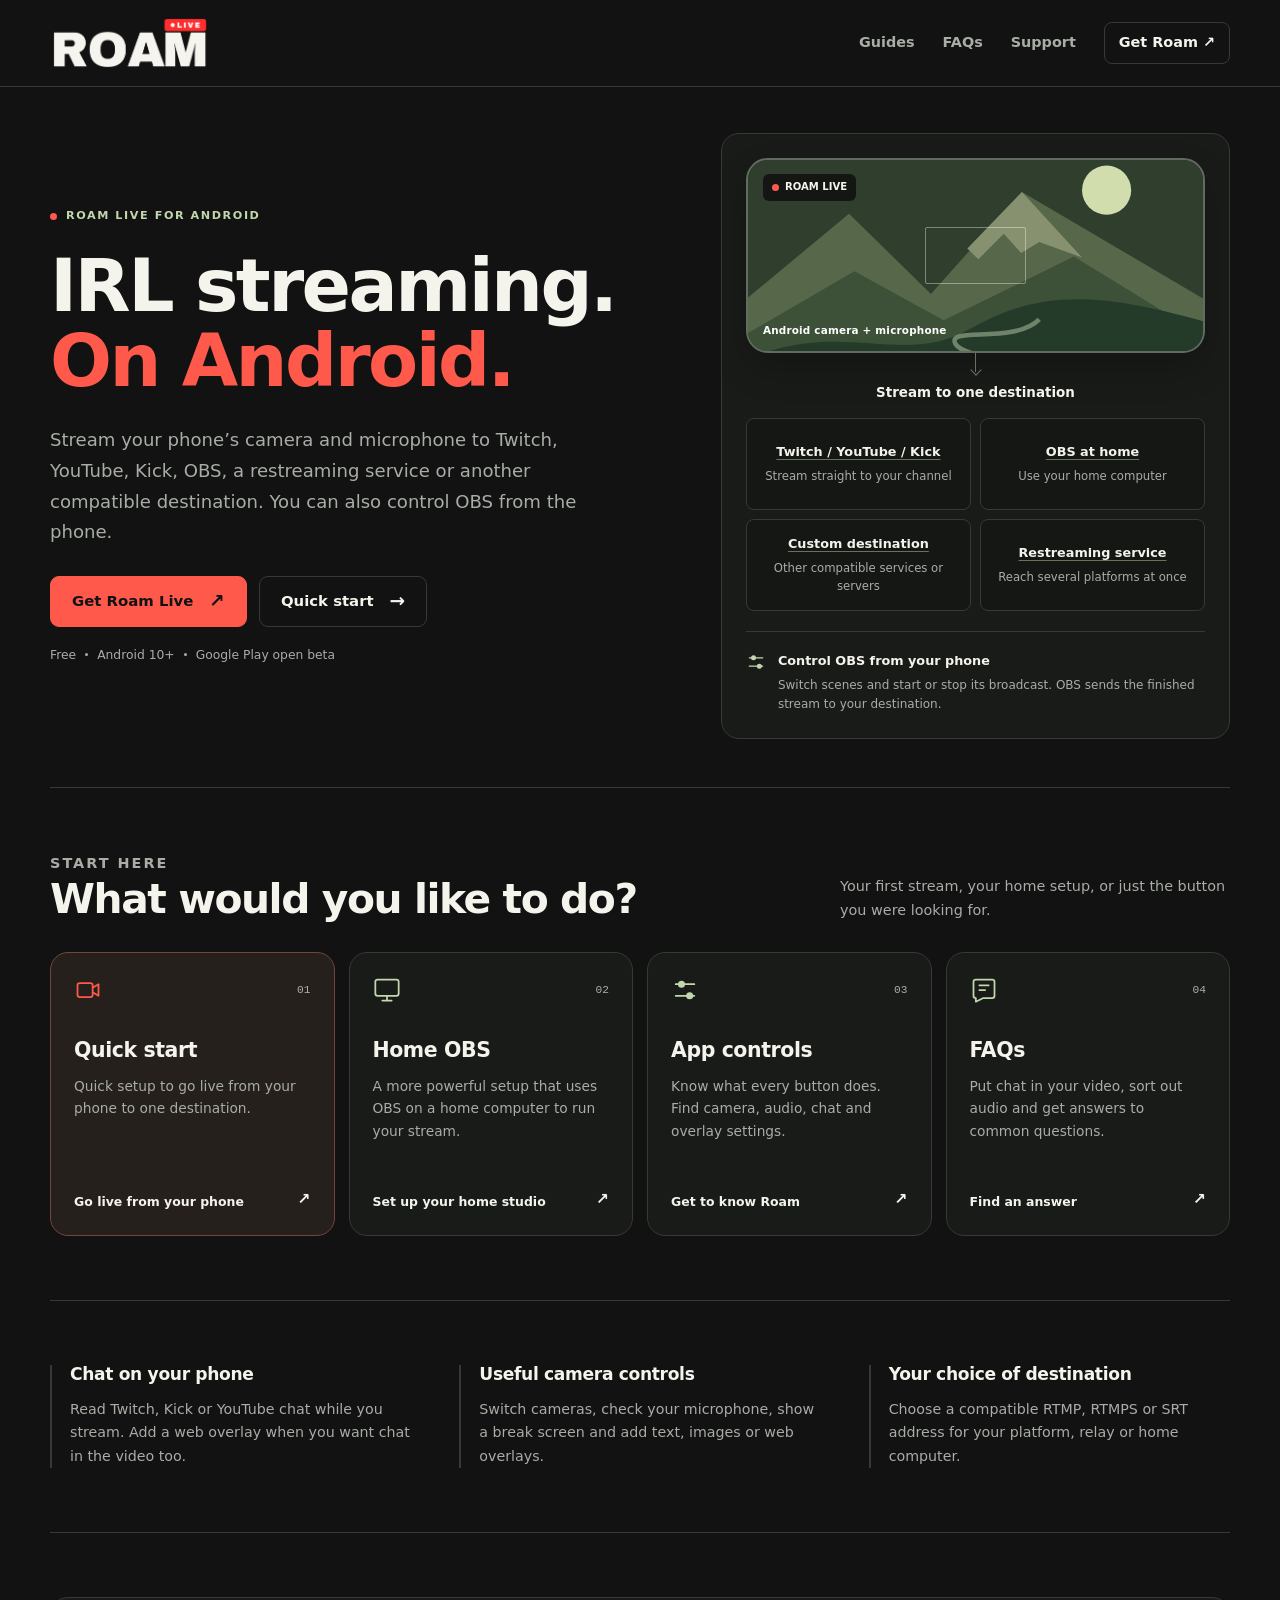
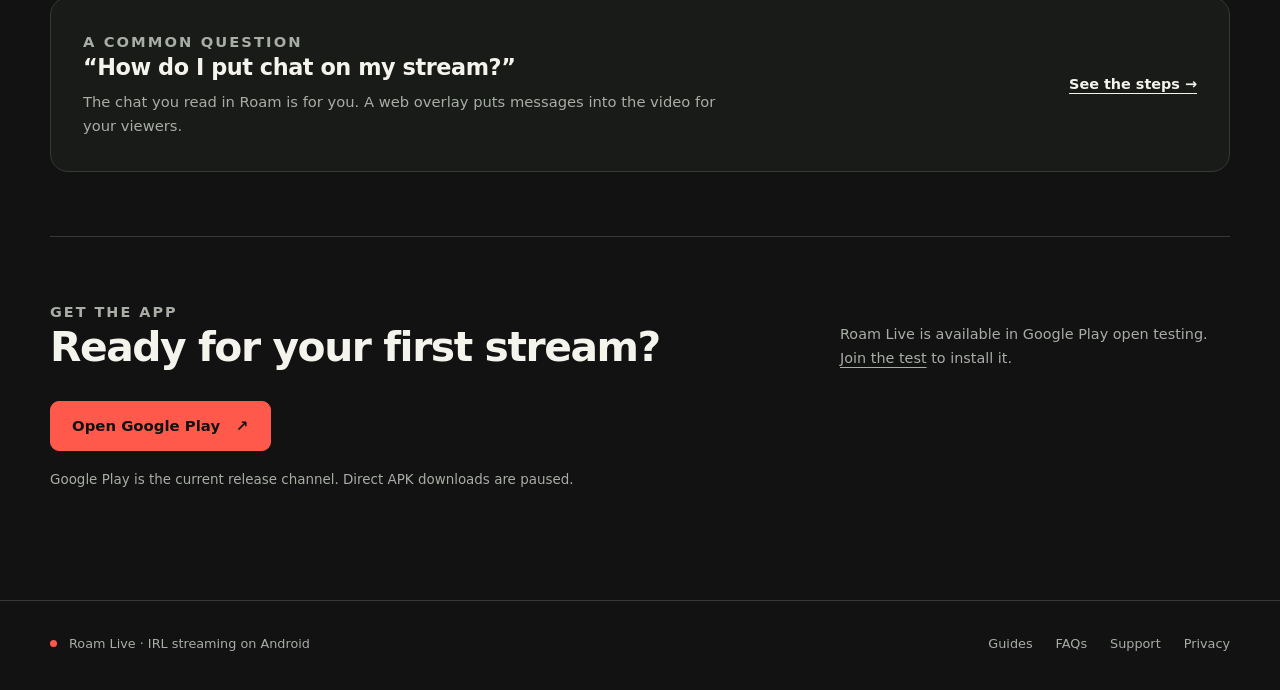
==== commit aadb519a: "Clarify homepage destination choices" ====
--- a/index.html
+++ b/index.html
@@ -1,3 +1,3 @@
 <!doctype html>
 <html lang="en"><head><meta charset="utf-8"><meta name="viewport" content="width=device-width,initial-scale=1"><meta name="theme-color" content="#111211"><title>Roam Live | IRL Streaming App for Android</title><meta name="description" content="Roam Live is a free Android app for IRL streaming. Send video and audio to Twitch, YouTube, Kick or home OBS over RTMP, RTMPS or SRT. Start with a simple guide."><link rel="canonical" href="https://roamlive.app/"><link rel="icon" type="image/svg+xml" href="/assets/favicon.svg"><link rel="stylesheet" href="/style.css"><meta property="og:type" content="website"><meta property="og:site_name" content="Roam Live"><meta property="og:title" content="Roam Live | IRL Streaming App for Android"><meta property="og:description" content="Roam Live is a free Android app for IRL streaming. Send video and audio to Twitch, YouTube, Kick or home OBS over RTMP, RTMPS or SRT. Start with a simple guide."><meta property="og:url" content="https://roamlive.app/"><meta property="og:image" content="https://roamlive.app/assets/social-card.png"><meta property="og:image:width" content="1200"><meta property="og:image:height" content="630"><meta property="og:image:alt" content="Roam Live. IRL streaming on Android."><meta name="twitter:card" content="summary_large_image"><script type="application/ld+json">{"@context":"https://schema.org","@type":"SoftwareApplication","name":"Roam Live","applicationCategory":"MultimediaApplication","operatingSystem":"Android 10 or newer","url":"https://roamlive.app/","downloadUrl":"https://play.google.com/store/apps/details?id=dev.whitespc.roam","offers":{"@type":"Offer","price":"0","priceCurrency":"USD"}}</script><script src="/site.js" defer></script></head>
-<body><a class="skip-link" href="#main-content">Skip to content</a><header class="site-header"><div class="wrap header-inner"><a class="brand" href="/" aria-label="Roam Live home"><img src="/assets/wordmark.png" width="659" height="230" alt="Roam Live"></a><nav class="site-nav" aria-label="Main navigation"><a href="/guides/">Guides</a><a href="/faq/">FAQs</a><a href="/support/">Support</a><a class="nav-download" href="https://play.google.com/store/apps/details?id=dev.whitespc.roam">Get Roam <span aria-hidden="true">↗</span></a></nav></div></header><main id="main-content" class="wrap"><section class="hero"><div><p class="eyebrow"><span class="live-dot" aria-hidden="true"></span>Roam Live for Android</p><h1>IRL streaming.<br><span>On Android.</span></h1><p class="lead">Stream your phone’s camera and microphone to Twitch, YouTube, Kick, OBS or another compatible destination. You can also control OBS from the phone.</p><div class="actions"><a class="button" href="https://play.google.com/store/apps/details?id=dev.whitespc.roam">Get Roam Live <span class="arrow" aria-hidden="true">↗</span></a><a class="button secondary" href="/guides/stream-to-platform/">Quick start <span class="arrow" aria-hidden="true">→</span></a></div><div class="hero-meta"><span>Free</span><i aria-hidden="true"></i><span>Android 10+</span><i aria-hidden="true"></i><span>Google Play open beta</span></div></div><figure class="route-visual" aria-label="Roam sends video and audio to one chosen destination: Twitch, YouTube, Kick, OBS or another compatible service" style="margin:0"><div class="mini-phone" aria-hidden="true"><svg viewBox="0 0 500 260" preserveAspectRatio="xMidYMid slice"><rect width="500" height="260" fill="#303e2e"/><circle cx="394" cy="58" r="27" fill="#d1ddad"/><path d="M0 176 111 84 201 172 301 60 500 177V260H0Z" fill="#566849"/><path d="m241 122 60-62 66 72-47-17-20 12-19-21-28 28Z" fill="#87916f"/><path d="M0 215 117 147 215 201 358 131 500 218V260H0Z" fill="#3c5138"/><path d="M0 244c100-45 170 8 241-32s129-47 259-10v58H0Z" fill="#243b29"/><path d="M320 200c-28 28-103 7-92 27 9 15 53 9 31 33" stroke="#adbea0" stroke-width="5" fill="none" opacity=".55"/></svg><span class="camera-tag"><span class="live-dot"></span>ROAM LIVE</span><span class="frame-corner"></span><span class="phone-label">Android camera + microphone</span></div><div class="destination-choices"><p>Stream to one destination</p><ul aria-label="Example destinations"><li>Twitch</li><li>YouTube</li><li>Kick</li><li>OBS at home</li></ul><span class="destination-other">Or another compatible service.</span></div><figcaption class="obs-control-note"><svg class="" viewBox="0 0 24 24" fill="none" stroke="currentColor" stroke-width="1.5" stroke-linecap="round" stroke-linejoin="round" aria-hidden="true"><path d="M4 7h16M4 17h16"/><circle cx="9" cy="7" r="3" fill="currentColor" stroke="none"/><circle cx="16" cy="17" r="3" fill="currentColor" stroke="none"/></svg><div><strong>Control OBS from your phone</strong><p>Switch scenes and start or stop its broadcast. OBS sends the finished stream to your destination.</p></div></figcaption></figure></section><section class="section" aria-labelledby="start-title"><div class="section-head"><div><p class="eyebrow">Start here</p><h2 id="start-title"><span id="path-title">What would you like to do?</span></h2></div><p>Your first stream, your home setup, or just the button you were looking for.</p></div><div class="guide-grid"><a class="guide-card" href="/guides/stream-to-platform/"><div class="card-top"><svg class="card-icon" viewBox="0 0 24 24" fill="none" stroke="currentColor" stroke-width="1.5" stroke-linecap="round" stroke-linejoin="round" aria-hidden="true"><rect x="3" y="6" width="13" height="12" rx="2"/><path d="m16 10 5-3v10l-5-3"/></svg><span class="card-number">01</span></div><h3>Quick start</h3><p>Quick setup to go live from your phone to one destination.</p><span class="card-link-label">Go live from your phone<span class="arrow" aria-hidden="true">↗</span></span></a><a class="guide-card" href="/guides/stream-to-obs/"><div class="card-top"><svg class="card-icon" viewBox="0 0 24 24" fill="none" stroke="currentColor" stroke-width="1.5" stroke-linecap="round" stroke-linejoin="round" aria-hidden="true"><rect x="2" y="3" width="20" height="14" rx="2"/><path d="M8 21h8m-4-4v4"/></svg><span class="card-number">02</span></div><h3>Home OBS</h3><p>A more powerful setup that uses OBS on a home computer to run your stream.</p><span class="card-link-label">Set up your home studio<span class="arrow" aria-hidden="true">↗</span></span></a><a class="guide-card" href="/guides/how-to-use/"><div class="card-top"><svg class="card-icon" viewBox="0 0 24 24" fill="none" stroke="currentColor" stroke-width="1.5" stroke-linecap="round" stroke-linejoin="round" aria-hidden="true"><path d="M4 7h16M4 17h16"/><circle cx="9" cy="7" r="3" fill="currentColor" stroke="none"/><circle cx="16" cy="17" r="3" fill="currentColor" stroke="none"/></svg><span class="card-number">03</span></div><h3>App controls</h3><p>Know what every button does. Find camera, audio, chat and overlay settings.</p><span class="card-link-label">Get to know Roam<span class="arrow" aria-hidden="true">↗</span></span></a><a class="guide-card" href="/faq/"><div class="card-top"><svg class="card-icon" viewBox="0 0 24 24" fill="none" stroke="currentColor" stroke-width="1.5" stroke-linecap="round" stroke-linejoin="round" aria-hidden="true"><path d="M5 3h14a2 2 0 0 1 2 2v12a2 2 0 0 1-2 2h-8l-6 3v-3a2 2 0 0 1-2-2V5a2 2 0 0 1 2-2Z"/><path d="M8 8h8M8 12h5"/></svg><span class="card-number">04</span></div><h3>FAQs</h3><p>Put chat in your video, sort out audio and get answers to common questions.</p><span class="card-link-label">Find an answer<span class="arrow" aria-hidden="true">↗</span></span></a></div></section><section class="section" id="features-title" aria-label="Roam features"><div class="benefit-grid"><article><h3>Chat on your phone</h3><p>Read Twitch, Kick or YouTube chat while you stream. Add a web overlay when you want chat in the video too.</p></article><article><h3>Useful camera controls</h3><p>Switch cameras, check your microphone, show a break screen and add text, images or web overlays.</p></article><article><h3>Your choice of destination</h3><p>Choose a compatible RTMP, RTMPS or SRT address for your platform, relay or home computer.</p></article></div></section><section class="section"><div class="home-question"><div><p class="eyebrow">A common question</p><h3>“How do I put chat on my stream?”</h3><p>The chat you read in Roam is for you. A web overlay puts messages into the video for your viewers.</p></div><a class="text-link" href="/faq/#chat-on-stream">See the steps <span aria-hidden="true">→</span></a></div></section><section class="section" id="download"><div class="section-head"><div><p class="eyebrow">Get the app</p><h2 id="release-title">Ready for your first stream?</h2></div><p>Roam Live is available in Google Play open testing. <a href="https://play.google.com/apps/testing/dev.whitespc.roam">Join the test</a> to install it.</p></div><div class="actions"><a class="button" href="https://play.google.com/store/apps/details?id=dev.whitespc.roam">Open Google Play <span aria-hidden="true">↗</span></a></div><p class="small">Google Play is the current release channel. Direct APK downloads are paused.</p></section></main><footer class="site-footer"><div class="wrap footer-inner"><div class="footer-brand"><span class="live-dot" aria-hidden="true"></span><span>Roam Live · IRL streaming on Android</span></div><nav class="footer-links" aria-label="Footer navigation"><a href="/guides/">Guides</a><a href="/faq/">FAQs</a><a href="/support/">Support</a><a id="privacy-title" href="/privacy/">Privacy</a></nav></div></footer></body></html>
+<body><a class="skip-link" href="#main-content">Skip to content</a><header class="site-header"><div class="wrap header-inner"><a class="brand" href="/" aria-label="Roam Live home"><img src="/assets/wordmark.png" width="659" height="230" alt="Roam Live"></a><nav class="site-nav" aria-label="Main navigation"><a href="/guides/">Guides</a><a href="/faq/">FAQs</a><a href="/support/">Support</a><a class="nav-download" href="https://play.google.com/store/apps/details?id=dev.whitespc.roam">Get Roam <span aria-hidden="true">↗</span></a></nav></div></header><main id="main-content" class="wrap"><section class="hero"><div><p class="eyebrow"><span class="live-dot" aria-hidden="true"></span>Roam Live for Android</p><h1>IRL streaming.<br><span>On Android.</span></h1><p class="lead">Stream your phone’s camera and microphone to Twitch, YouTube, Kick, OBS, a restreaming service or another compatible destination. You can also control OBS from the phone.</p><div class="actions"><a class="button" href="https://play.google.com/store/apps/details?id=dev.whitespc.roam">Get Roam Live <span class="arrow" aria-hidden="true">↗</span></a><a class="button secondary" href="/guides/stream-to-platform/">Quick start <span class="arrow" aria-hidden="true">→</span></a></div><div class="hero-meta"><span>Free</span><i aria-hidden="true"></i><span>Android 10+</span><i aria-hidden="true"></i><span>Google Play open beta</span></div></div><figure class="route-visual" aria-label="Choose one destination for Roam: Twitch, YouTube or Kick, OBS at home, a custom destination, or a restreaming service" style="margin:0"><div class="mini-phone" aria-hidden="true"><svg viewBox="0 0 500 260" preserveAspectRatio="xMidYMid slice"><rect width="500" height="260" fill="#303e2e"/><circle cx="394" cy="58" r="27" fill="#d1ddad"/><path d="M0 176 111 84 201 172 301 60 500 177V260H0Z" fill="#566849"/><path d="m241 122 60-62 66 72-47-17-20 12-19-21-28 28Z" fill="#87916f"/><path d="M0 215 117 147 215 201 358 131 500 218V260H0Z" fill="#3c5138"/><path d="M0 244c100-45 170 8 241-32s129-47 259-10v58H0Z" fill="#243b29"/><path d="M320 200c-28 28-103 7-92 27 9 15 53 9 31 33" stroke="#adbea0" stroke-width="5" fill="none" opacity=".55"/></svg><span class="camera-tag"><span class="live-dot"></span>ROAM LIVE</span><span class="frame-corner"></span><span class="phone-label">Android camera + microphone</span></div><div class="destination-choices"><p>Stream to one destination</p><ul aria-label="Destination setup guides"><li><a href="/guides/stream-to-platform/#providers"><strong>Twitch / YouTube / Kick</strong><small>Stream straight to your channel</small></a></li><li><a href="/guides/stream-to-obs/"><strong>OBS at home</strong><small>Use your home computer</small></a></li><li><a href="/guides/stream-to-platform/#other"><strong>Custom destination</strong><small>Other compatible services or servers</small></a></li><li><a href="/faq/#multiple-platforms"><strong>Restreaming service</strong><small>Reach several platforms at once</small></a></li></ul></div><figcaption class="obs-control-note"><svg class="" viewBox="0 0 24 24" fill="none" stroke="currentColor" stroke-width="1.5" stroke-linecap="round" stroke-linejoin="round" aria-hidden="true"><path d="M4 7h16M4 17h16"/><circle cx="9" cy="7" r="3" fill="currentColor" stroke="none"/><circle cx="16" cy="17" r="3" fill="currentColor" stroke="none"/></svg><div><strong>Control OBS from your phone</strong><p>Switch scenes and start or stop its broadcast. OBS sends the finished stream to your destination.</p></div></figcaption></figure></section><section class="section" aria-labelledby="start-title"><div class="section-head"><div><p class="eyebrow">Start here</p><h2 id="start-title"><span id="path-title">What would you like to do?</span></h2></div><p>Your first stream, your home setup, or just the button you were looking for.</p></div><div class="guide-grid"><a class="guide-card" href="/guides/stream-to-platform/"><div class="card-top"><svg class="card-icon" viewBox="0 0 24 24" fill="none" stroke="currentColor" stroke-width="1.5" stroke-linecap="round" stroke-linejoin="round" aria-hidden="true"><rect x="3" y="6" width="13" height="12" rx="2"/><path d="m16 10 5-3v10l-5-3"/></svg><span class="card-number">01</span></div><h3>Quick start</h3><p>Quick setup to go live from your phone to one destination.</p><span class="card-link-label">Go live from your phone<span class="arrow" aria-hidden="true">↗</span></span></a><a class="guide-card" href="/guides/stream-to-obs/"><div class="card-top"><svg class="card-icon" viewBox="0 0 24 24" fill="none" stroke="currentColor" stroke-width="1.5" stroke-linecap="round" stroke-linejoin="round" aria-hidden="true"><rect x="2" y="3" width="20" height="14" rx="2"/><path d="M8 21h8m-4-4v4"/></svg><span class="card-number">02</span></div><h3>Home OBS</h3><p>A more powerful setup that uses OBS on a home computer to run your stream.</p><span class="card-link-label">Set up your home studio<span class="arrow" aria-hidden="true">↗</span></span></a><a class="guide-card" href="/guides/how-to-use/"><div class="card-top"><svg class="card-icon" viewBox="0 0 24 24" fill="none" stroke="currentColor" stroke-width="1.5" stroke-linecap="round" stroke-linejoin="round" aria-hidden="true"><path d="M4 7h16M4 17h16"/><circle cx="9" cy="7" r="3" fill="currentColor" stroke="none"/><circle cx="16" cy="17" r="3" fill="currentColor" stroke="none"/></svg><span class="card-number">03</span></div><h3>App controls</h3><p>Know what every button does. Find camera, audio, chat and overlay settings.</p><span class="card-link-label">Get to know Roam<span class="arrow" aria-hidden="true">↗</span></span></a><a class="guide-card" href="/faq/"><div class="card-top"><svg class="card-icon" viewBox="0 0 24 24" fill="none" stroke="currentColor" stroke-width="1.5" stroke-linecap="round" stroke-linejoin="round" aria-hidden="true"><path d="M5 3h14a2 2 0 0 1 2 2v12a2 2 0 0 1-2 2h-8l-6 3v-3a2 2 0 0 1-2-2V5a2 2 0 0 1 2-2Z"/><path d="M8 8h8M8 12h5"/></svg><span class="card-number">04</span></div><h3>FAQs</h3><p>Put chat in your video, sort out audio and get answers to common questions.</p><span class="card-link-label">Find an answer<span class="arrow" aria-hidden="true">↗</span></span></a></div></section><section class="section" id="features-title" aria-label="Roam features"><div class="benefit-grid"><article><h3>Chat on your phone</h3><p>Read Twitch, Kick or YouTube chat while you stream. Add a web overlay when you want chat in the video too.</p></article><article><h3>Useful camera controls</h3><p>Switch cameras, check your microphone, show a break screen and add text, images or web overlays.</p></article><article><h3>Your choice of destination</h3><p>Choose a compatible RTMP, RTMPS or SRT address for your platform, relay or home computer.</p></article></div></section><section class="section"><div class="home-question"><div><p class="eyebrow">A common question</p><h3>“How do I put chat on my stream?”</h3><p>The chat you read in Roam is for you. A web overlay puts messages into the video for your viewers.</p></div><a class="text-link" href="/faq/#chat-on-stream">See the steps <span aria-hidden="true">→</span></a></div></section><section class="section" id="download"><div class="section-head"><div><p class="eyebrow">Get the app</p><h2 id="release-title">Ready for your first stream?</h2></div><p>Roam Live is available in Google Play open testing. <a href="https://play.google.com/apps/testing/dev.whitespc.roam">Join the test</a> to install it.</p></div><div class="actions"><a class="button" href="https://play.google.com/store/apps/details?id=dev.whitespc.roam">Open Google Play <span aria-hidden="true">↗</span></a></div><p class="small">Google Play is the current release channel. Direct APK downloads are paused.</p></section></main><footer class="site-footer"><div class="wrap footer-inner"><div class="footer-brand"><span class="live-dot" aria-hidden="true"></span><span>Roam Live · IRL streaming on Android</span></div><nav class="footer-links" aria-label="Footer navigation"><a href="/guides/">Guides</a><a href="/faq/">FAQs</a><a href="/support/">Support</a><a id="privacy-title" href="/privacy/">Privacy</a></nav></div></footer></body></html>
--- a/style.css
+++ b/style.css
@@ -14,8 +14,11 @@
 .destination-choices:after{content:"";position:absolute;left:calc(50% - 3px);top:13px;width:7px;height:7px;border-right:1px solid #65735d;border-bottom:1px solid #65735d;transform:rotate(45deg)}
 .destination-choices>p{font-size:.84rem;font-weight:650;margin:0 0 13px}
 .destination-choices ul{display:grid;grid-template-columns:repeat(2,minmax(0,1fr));gap:9px;list-style:none;padding:0;margin:0}
-.destination-choices li{margin:0;padding:9px 7px;border:1px solid var(--line);border-radius:8px;background:#141714;font-size:.8rem;font-weight:600}
-.destination-other{display:block;color:var(--muted);font-size:.73rem;margin-top:12px}
+.destination-choices li{margin:0;min-width:0}
+.destination-choices a{display:flex;flex-direction:column;justify-content:center;gap:7px;height:100%;min-height:92px;padding:12px 9px;border:1px solid var(--line);border-radius:8px;background:#141714;text-decoration:none;overflow-wrap:anywhere}
+.destination-choices a:hover{border-color:var(--green);color:var(--ink)}
+.destination-choices strong{font-size:.8rem;line-height:1.5;text-decoration:underline;text-decoration-color:#65735d;text-underline-offset:3px}
+.destination-choices small{display:block;color:var(--muted);font-size:.73rem;line-height:1.5}
 .obs-control-note{display:flex;gap:12px;align-items:start;margin-top:20px;padding-top:18px;border-top:1px solid var(--line)}
 .obs-control-note>svg{width:20px;height:20px;flex-shrink:0;color:var(--green);margin-top:2px}
 .obs-control-note strong{display:block;font-size:.8rem;margin-bottom:5px}
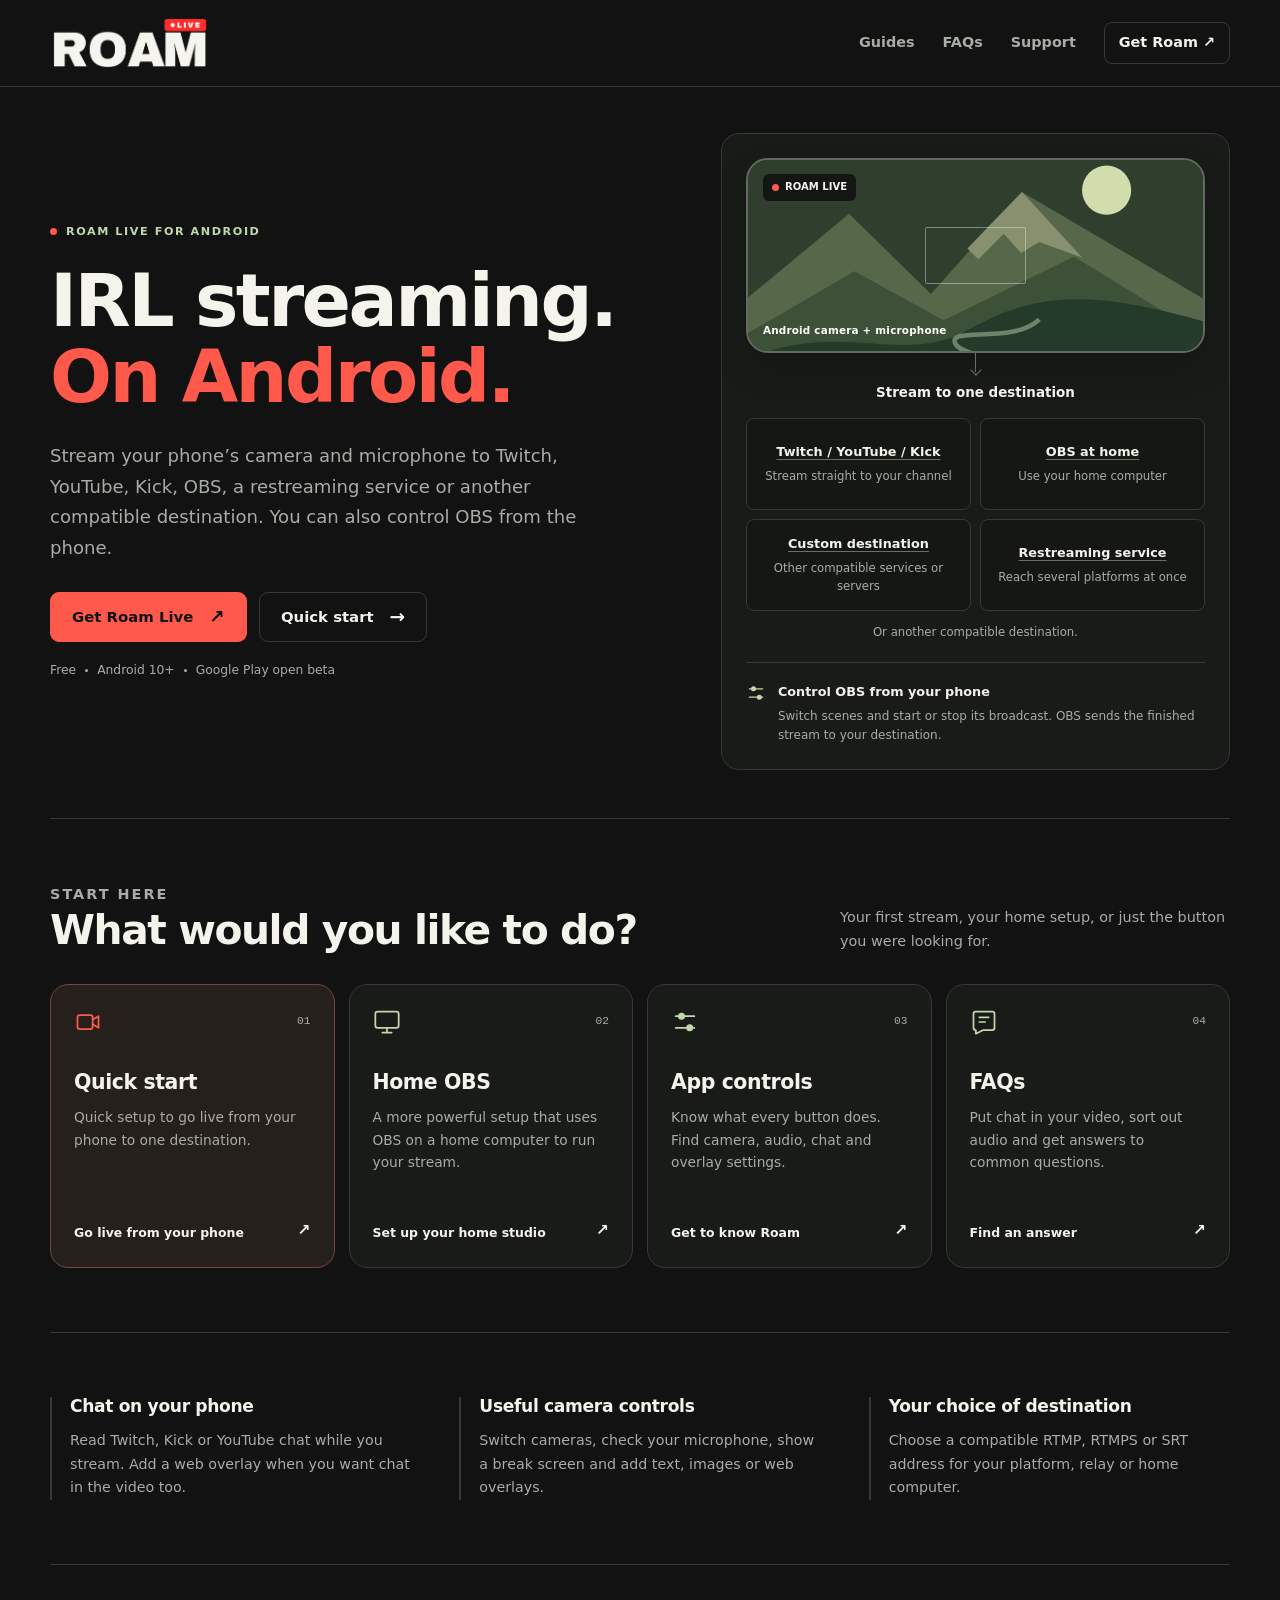
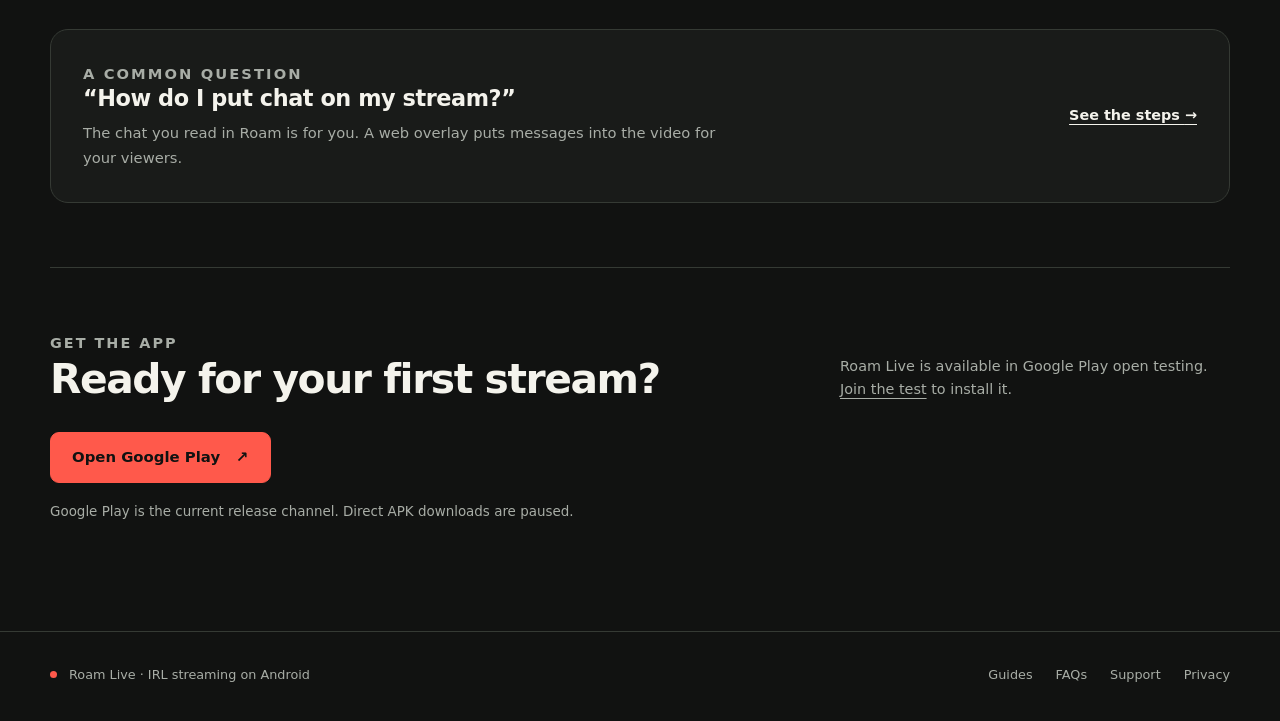
==== commit fa65743b: "Refresh cached styles with each website update" ====
--- a/index.html
+++ b/index.html
@@ -1,3 +1,3 @@
 <!doctype html>
-<html lang="en"><head><meta charset="utf-8"><meta name="viewport" content="width=device-width,initial-scale=1"><meta name="theme-color" content="#111211"><title>Roam Live | IRL Streaming App for Android</title><meta name="description" content="Roam Live is a free Android app for IRL streaming. Send video and audio to Twitch, YouTube, Kick or home OBS over RTMP, RTMPS or SRT. Start with a simple guide."><link rel="canonical" href="https://roamlive.app/"><link rel="icon" type="image/svg+xml" href="/assets/favicon.svg"><link rel="stylesheet" href="/style.css"><meta property="og:type" content="website"><meta property="og:site_name" content="Roam Live"><meta property="og:title" content="Roam Live | IRL Streaming App for Android"><meta property="og:description" content="Roam Live is a free Android app for IRL streaming. Send video and audio to Twitch, YouTube, Kick or home OBS over RTMP, RTMPS or SRT. Start with a simple guide."><meta property="og:url" content="https://roamlive.app/"><meta property="og:image" content="https://roamlive.app/assets/social-card.png"><meta property="og:image:width" content="1200"><meta property="og:image:height" content="630"><meta property="og:image:alt" content="Roam Live. IRL streaming on Android."><meta name="twitter:card" content="summary_large_image"><script type="application/ld+json">{"@context":"https://schema.org","@type":"SoftwareApplication","name":"Roam Live","applicationCategory":"MultimediaApplication","operatingSystem":"Android 10 or newer","url":"https://roamlive.app/","downloadUrl":"https://play.google.com/store/apps/details?id=dev.whitespc.roam","offers":{"@type":"Offer","price":"0","priceCurrency":"USD"}}</script><script src="/site.js" defer></script></head>
-<body><a class="skip-link" href="#main-content">Skip to content</a><header class="site-header"><div class="wrap header-inner"><a class="brand" href="/" aria-label="Roam Live home"><img src="/assets/wordmark.png" width="659" height="230" alt="Roam Live"></a><nav class="site-nav" aria-label="Main navigation"><a href="/guides/">Guides</a><a href="/faq/">FAQs</a><a href="/support/">Support</a><a class="nav-download" href="https://play.google.com/store/apps/details?id=dev.whitespc.roam">Get Roam <span aria-hidden="true">↗</span></a></nav></div></header><main id="main-content" class="wrap"><section class="hero"><div><p class="eyebrow"><span class="live-dot" aria-hidden="true"></span>Roam Live for Android</p><h1>IRL streaming.<br><span>On Android.</span></h1><p class="lead">Stream your phone’s camera and microphone to Twitch, YouTube, Kick, OBS, a restreaming service or another compatible destination. You can also control OBS from the phone.</p><div class="actions"><a class="button" href="https://play.google.com/store/apps/details?id=dev.whitespc.roam">Get Roam Live <span class="arrow" aria-hidden="true">↗</span></a><a class="button secondary" href="/guides/stream-to-platform/">Quick start <span class="arrow" aria-hidden="true">→</span></a></div><div class="hero-meta"><span>Free</span><i aria-hidden="true"></i><span>Android 10+</span><i aria-hidden="true"></i><span>Google Play open beta</span></div></div><figure class="route-visual" aria-label="Choose one destination for Roam: Twitch, YouTube or Kick, OBS at home, a custom destination, or a restreaming service" style="margin:0"><div class="mini-phone" aria-hidden="true"><svg viewBox="0 0 500 260" preserveAspectRatio="xMidYMid slice"><rect width="500" height="260" fill="#303e2e"/><circle cx="394" cy="58" r="27" fill="#d1ddad"/><path d="M0 176 111 84 201 172 301 60 500 177V260H0Z" fill="#566849"/><path d="m241 122 60-62 66 72-47-17-20 12-19-21-28 28Z" fill="#87916f"/><path d="M0 215 117 147 215 201 358 131 500 218V260H0Z" fill="#3c5138"/><path d="M0 244c100-45 170 8 241-32s129-47 259-10v58H0Z" fill="#243b29"/><path d="M320 200c-28 28-103 7-92 27 9 15 53 9 31 33" stroke="#adbea0" stroke-width="5" fill="none" opacity=".55"/></svg><span class="camera-tag"><span class="live-dot"></span>ROAM LIVE</span><span class="frame-corner"></span><span class="phone-label">Android camera + microphone</span></div><div class="destination-choices"><p>Stream to one destination</p><ul aria-label="Destination setup guides"><li><a href="/guides/stream-to-platform/#providers"><strong>Twitch / YouTube / Kick</strong><small>Stream straight to your channel</small></a></li><li><a href="/guides/stream-to-obs/"><strong>OBS at home</strong><small>Use your home computer</small></a></li><li><a href="/guides/stream-to-platform/#other"><strong>Custom destination</strong><small>Other compatible services or servers</small></a></li><li><a href="/faq/#multiple-platforms"><strong>Restreaming service</strong><small>Reach several platforms at once</small></a></li></ul></div><figcaption class="obs-control-note"><svg class="" viewBox="0 0 24 24" fill="none" stroke="currentColor" stroke-width="1.5" stroke-linecap="round" stroke-linejoin="round" aria-hidden="true"><path d="M4 7h16M4 17h16"/><circle cx="9" cy="7" r="3" fill="currentColor" stroke="none"/><circle cx="16" cy="17" r="3" fill="currentColor" stroke="none"/></svg><div><strong>Control OBS from your phone</strong><p>Switch scenes and start or stop its broadcast. OBS sends the finished stream to your destination.</p></div></figcaption></figure></section><section class="section" aria-labelledby="start-title"><div class="section-head"><div><p class="eyebrow">Start here</p><h2 id="start-title"><span id="path-title">What would you like to do?</span></h2></div><p>Your first stream, your home setup, or just the button you were looking for.</p></div><div class="guide-grid"><a class="guide-card" href="/guides/stream-to-platform/"><div class="card-top"><svg class="card-icon" viewBox="0 0 24 24" fill="none" stroke="currentColor" stroke-width="1.5" stroke-linecap="round" stroke-linejoin="round" aria-hidden="true"><rect x="3" y="6" width="13" height="12" rx="2"/><path d="m16 10 5-3v10l-5-3"/></svg><span class="card-number">01</span></div><h3>Quick start</h3><p>Quick setup to go live from your phone to one destination.</p><span class="card-link-label">Go live from your phone<span class="arrow" aria-hidden="true">↗</span></span></a><a class="guide-card" href="/guides/stream-to-obs/"><div class="card-top"><svg class="card-icon" viewBox="0 0 24 24" fill="none" stroke="currentColor" stroke-width="1.5" stroke-linecap="round" stroke-linejoin="round" aria-hidden="true"><rect x="2" y="3" width="20" height="14" rx="2"/><path d="M8 21h8m-4-4v4"/></svg><span class="card-number">02</span></div><h3>Home OBS</h3><p>A more powerful setup that uses OBS on a home computer to run your stream.</p><span class="card-link-label">Set up your home studio<span class="arrow" aria-hidden="true">↗</span></span></a><a class="guide-card" href="/guides/how-to-use/"><div class="card-top"><svg class="card-icon" viewBox="0 0 24 24" fill="none" stroke="currentColor" stroke-width="1.5" stroke-linecap="round" stroke-linejoin="round" aria-hidden="true"><path d="M4 7h16M4 17h16"/><circle cx="9" cy="7" r="3" fill="currentColor" stroke="none"/><circle cx="16" cy="17" r="3" fill="currentColor" stroke="none"/></svg><span class="card-number">03</span></div><h3>App controls</h3><p>Know what every button does. Find camera, audio, chat and overlay settings.</p><span class="card-link-label">Get to know Roam<span class="arrow" aria-hidden="true">↗</span></span></a><a class="guide-card" href="/faq/"><div class="card-top"><svg class="card-icon" viewBox="0 0 24 24" fill="none" stroke="currentColor" stroke-width="1.5" stroke-linecap="round" stroke-linejoin="round" aria-hidden="true"><path d="M5 3h14a2 2 0 0 1 2 2v12a2 2 0 0 1-2 2h-8l-6 3v-3a2 2 0 0 1-2-2V5a2 2 0 0 1 2-2Z"/><path d="M8 8h8M8 12h5"/></svg><span class="card-number">04</span></div><h3>FAQs</h3><p>Put chat in your video, sort out audio and get answers to common questions.</p><span class="card-link-label">Find an answer<span class="arrow" aria-hidden="true">↗</span></span></a></div></section><section class="section" id="features-title" aria-label="Roam features"><div class="benefit-grid"><article><h3>Chat on your phone</h3><p>Read Twitch, Kick or YouTube chat while you stream. Add a web overlay when you want chat in the video too.</p></article><article><h3>Useful camera controls</h3><p>Switch cameras, check your microphone, show a break screen and add text, images or web overlays.</p></article><article><h3>Your choice of destination</h3><p>Choose a compatible RTMP, RTMPS or SRT address for your platform, relay or home computer.</p></article></div></section><section class="section"><div class="home-question"><div><p class="eyebrow">A common question</p><h3>“How do I put chat on my stream?”</h3><p>The chat you read in Roam is for you. A web overlay puts messages into the video for your viewers.</p></div><a class="text-link" href="/faq/#chat-on-stream">See the steps <span aria-hidden="true">→</span></a></div></section><section class="section" id="download"><div class="section-head"><div><p class="eyebrow">Get the app</p><h2 id="release-title">Ready for your first stream?</h2></div><p>Roam Live is available in Google Play open testing. <a href="https://play.google.com/apps/testing/dev.whitespc.roam">Join the test</a> to install it.</p></div><div class="actions"><a class="button" href="https://play.google.com/store/apps/details?id=dev.whitespc.roam">Open Google Play <span aria-hidden="true">↗</span></a></div><p class="small">Google Play is the current release channel. Direct APK downloads are paused.</p></section></main><footer class="site-footer"><div class="wrap footer-inner"><div class="footer-brand"><span class="live-dot" aria-hidden="true"></span><span>Roam Live · IRL streaming on Android</span></div><nav class="footer-links" aria-label="Footer navigation"><a href="/guides/">Guides</a><a href="/faq/">FAQs</a><a href="/support/">Support</a><a id="privacy-title" href="/privacy/">Privacy</a></nav></div></footer></body></html>
+<html lang="en"><head><meta charset="utf-8"><meta name="viewport" content="width=device-width,initial-scale=1"><meta name="theme-color" content="#111211"><title>Roam Live | IRL Streaming App for Android</title><meta name="description" content="Roam Live is a free Android app for IRL streaming. Send video and audio to Twitch, YouTube, Kick or home OBS over RTMP, RTMPS or SRT. Start with a simple guide."><link rel="canonical" href="https://roamlive.app/"><link rel="icon" type="image/svg+xml" href="/assets/favicon.svg"><link rel="stylesheet" href="/style.css?v=2f33a54f8733"><meta property="og:type" content="website"><meta property="og:site_name" content="Roam Live"><meta property="og:title" content="Roam Live | IRL Streaming App for Android"><meta property="og:description" content="Roam Live is a free Android app for IRL streaming. Send video and audio to Twitch, YouTube, Kick or home OBS over RTMP, RTMPS or SRT. Start with a simple guide."><meta property="og:url" content="https://roamlive.app/"><meta property="og:image" content="https://roamlive.app/assets/social-card.png"><meta property="og:image:width" content="1200"><meta property="og:image:height" content="630"><meta property="og:image:alt" content="Roam Live. IRL streaming on Android."><meta name="twitter:card" content="summary_large_image"><script type="application/ld+json">{"@context":"https://schema.org","@type":"SoftwareApplication","name":"Roam Live","applicationCategory":"MultimediaApplication","operatingSystem":"Android 10 or newer","url":"https://roamlive.app/","downloadUrl":"https://play.google.com/store/apps/details?id=dev.whitespc.roam","offers":{"@type":"Offer","price":"0","priceCurrency":"USD"}}</script><script src="/site.js" defer></script></head>
+<body><a class="skip-link" href="#main-content">Skip to content</a><header class="site-header"><div class="wrap header-inner"><a class="brand" href="/" aria-label="Roam Live home"><img src="/assets/wordmark.png" width="659" height="230" alt="Roam Live"></a><nav class="site-nav" aria-label="Main navigation"><a href="/guides/">Guides</a><a href="/faq/">FAQs</a><a href="/support/">Support</a><a class="nav-download" href="https://play.google.com/store/apps/details?id=dev.whitespc.roam">Get Roam <span aria-hidden="true">↗</span></a></nav></div></header><main id="main-content" class="wrap"><section class="hero"><div><p class="eyebrow"><span class="live-dot" aria-hidden="true"></span>Roam Live for Android</p><h1>IRL streaming.<br><span>On Android.</span></h1><p class="lead">Stream your phone’s camera and microphone to Twitch, YouTube, Kick, OBS, a restreaming service or another compatible destination. You can also control OBS from the phone.</p><div class="actions"><a class="button" href="https://play.google.com/store/apps/details?id=dev.whitespc.roam">Get Roam Live <span class="arrow" aria-hidden="true">↗</span></a><a class="button secondary" href="/guides/stream-to-platform/">Quick start <span class="arrow" aria-hidden="true">→</span></a></div><div class="hero-meta"><span>Free</span><i aria-hidden="true"></i><span>Android 10+</span><i aria-hidden="true"></i><span>Google Play open beta</span></div></div><figure class="route-visual" aria-label="Choose one destination for Roam: Twitch, YouTube or Kick, OBS at home, a custom destination, or a restreaming service" style="margin:0"><div class="mini-phone" aria-hidden="true"><svg viewBox="0 0 500 260" preserveAspectRatio="xMidYMid slice"><rect width="500" height="260" fill="#303e2e"/><circle cx="394" cy="58" r="27" fill="#d1ddad"/><path d="M0 176 111 84 201 172 301 60 500 177V260H0Z" fill="#566849"/><path d="m241 122 60-62 66 72-47-17-20 12-19-21-28 28Z" fill="#87916f"/><path d="M0 215 117 147 215 201 358 131 500 218V260H0Z" fill="#3c5138"/><path d="M0 244c100-45 170 8 241-32s129-47 259-10v58H0Z" fill="#243b29"/><path d="M320 200c-28 28-103 7-92 27 9 15 53 9 31 33" stroke="#adbea0" stroke-width="5" fill="none" opacity=".55"/></svg><span class="camera-tag"><span class="live-dot"></span>ROAM LIVE</span><span class="frame-corner"></span><span class="phone-label">Android camera + microphone</span></div><div class="destination-choices"><p>Stream to one destination</p><ul aria-label="Destination setup guides"><li><a href="/guides/stream-to-platform/#providers"><strong>Twitch / YouTube / Kick</strong> <small>Stream straight to your channel</small></a></li><li><a href="/guides/stream-to-obs/"><strong>OBS at home</strong> <small>Use your home computer</small></a></li><li><a href="/guides/stream-to-platform/#other"><strong>Custom destination</strong> <small>Other compatible services or servers</small></a></li><li><a href="/faq/#multiple-platforms"><strong>Restreaming service</strong> <small>Reach several platforms at once</small></a></li></ul><span class="destination-other">Or another compatible destination.</span></div><figcaption class="obs-control-note"><svg class="" viewBox="0 0 24 24" fill="none" stroke="currentColor" stroke-width="1.5" stroke-linecap="round" stroke-linejoin="round" aria-hidden="true"><path d="M4 7h16M4 17h16"/><circle cx="9" cy="7" r="3" fill="currentColor" stroke="none"/><circle cx="16" cy="17" r="3" fill="currentColor" stroke="none"/></svg><div><strong>Control OBS from your phone</strong><p>Switch scenes and start or stop its broadcast. OBS sends the finished stream to your destination.</p></div></figcaption></figure></section><section class="section" aria-labelledby="start-title"><div class="section-head"><div><p class="eyebrow">Start here</p><h2 id="start-title"><span id="path-title">What would you like to do?</span></h2></div><p>Your first stream, your home setup, or just the button you were looking for.</p></div><div class="guide-grid"><a class="guide-card" href="/guides/stream-to-platform/"><div class="card-top"><svg class="card-icon" viewBox="0 0 24 24" fill="none" stroke="currentColor" stroke-width="1.5" stroke-linecap="round" stroke-linejoin="round" aria-hidden="true"><rect x="3" y="6" width="13" height="12" rx="2"/><path d="m16 10 5-3v10l-5-3"/></svg><span class="card-number">01</span></div><h3>Quick start</h3><p>Quick setup to go live from your phone to one destination.</p><span class="card-link-label">Go live from your phone<span class="arrow" aria-hidden="true">↗</span></span></a><a class="guide-card" href="/guides/stream-to-obs/"><div class="card-top"><svg class="card-icon" viewBox="0 0 24 24" fill="none" stroke="currentColor" stroke-width="1.5" stroke-linecap="round" stroke-linejoin="round" aria-hidden="true"><rect x="2" y="3" width="20" height="14" rx="2"/><path d="M8 21h8m-4-4v4"/></svg><span class="card-number">02</span></div><h3>Home OBS</h3><p>A more powerful setup that uses OBS on a home computer to run your stream.</p><span class="card-link-label">Set up your home studio<span class="arrow" aria-hidden="true">↗</span></span></a><a class="guide-card" href="/guides/how-to-use/"><div class="card-top"><svg class="card-icon" viewBox="0 0 24 24" fill="none" stroke="currentColor" stroke-width="1.5" stroke-linecap="round" stroke-linejoin="round" aria-hidden="true"><path d="M4 7h16M4 17h16"/><circle cx="9" cy="7" r="3" fill="currentColor" stroke="none"/><circle cx="16" cy="17" r="3" fill="currentColor" stroke="none"/></svg><span class="card-number">03</span></div><h3>App controls</h3><p>Know what every button does. Find camera, audio, chat and overlay settings.</p><span class="card-link-label">Get to know Roam<span class="arrow" aria-hidden="true">↗</span></span></a><a class="guide-card" href="/faq/"><div class="card-top"><svg class="card-icon" viewBox="0 0 24 24" fill="none" stroke="currentColor" stroke-width="1.5" stroke-linecap="round" stroke-linejoin="round" aria-hidden="true"><path d="M5 3h14a2 2 0 0 1 2 2v12a2 2 0 0 1-2 2h-8l-6 3v-3a2 2 0 0 1-2-2V5a2 2 0 0 1 2-2Z"/><path d="M8 8h8M8 12h5"/></svg><span class="card-number">04</span></div><h3>FAQs</h3><p>Put chat in your video, sort out audio and get answers to common questions.</p><span class="card-link-label">Find an answer<span class="arrow" aria-hidden="true">↗</span></span></a></div></section><section class="section" id="features-title" aria-label="Roam features"><div class="benefit-grid"><article><h3>Chat on your phone</h3><p>Read Twitch, Kick or YouTube chat while you stream. Add a web overlay when you want chat in the video too.</p></article><article><h3>Useful camera controls</h3><p>Switch cameras, check your microphone, show a break screen and add text, images or web overlays.</p></article><article><h3>Your choice of destination</h3><p>Choose a compatible RTMP, RTMPS or SRT address for your platform, relay or home computer.</p></article></div></section><section class="section"><div class="home-question"><div><p class="eyebrow">A common question</p><h3>“How do I put chat on my stream?”</h3><p>The chat you read in Roam is for you. A web overlay puts messages into the video for your viewers.</p></div><a class="text-link" href="/faq/#chat-on-stream">See the steps <span aria-hidden="true">→</span></a></div></section><section class="section" id="download"><div class="section-head"><div><p class="eyebrow">Get the app</p><h2 id="release-title">Ready for your first stream?</h2></div><p>Roam Live is available in Google Play open testing. <a href="https://play.google.com/apps/testing/dev.whitespc.roam">Join the test</a> to install it.</p></div><div class="actions"><a class="button" href="https://play.google.com/store/apps/details?id=dev.whitespc.roam">Open Google Play <span aria-hidden="true">↗</span></a></div><p class="small">Google Play is the current release channel. Direct APK downloads are paused.</p></section></main><footer class="site-footer"><div class="wrap footer-inner"><div class="footer-brand"><span class="live-dot" aria-hidden="true"></span><span>Roam Live · IRL streaming on Android</span></div><nav class="footer-links" aria-label="Footer navigation"><a href="/guides/">Guides</a><a href="/faq/">FAQs</a><a href="/support/">Support</a><a id="privacy-title" href="/privacy/">Privacy</a></nav></div></footer></body></html>
--- a/style.css
+++ b/style.css
@@ -19,6 +19,7 @@
 .destination-choices a:hover{border-color:var(--green);color:var(--ink)}
 .destination-choices strong{font-size:.8rem;line-height:1.5;text-decoration:underline;text-decoration-color:#65735d;text-underline-offset:3px}
 .destination-choices small{display:block;color:var(--muted);font-size:.73rem;line-height:1.5}
+.destination-other{display:block;color:var(--muted);font-size:.73rem;margin-top:12px}
 .obs-control-note{display:flex;gap:12px;align-items:start;margin-top:20px;padding-top:18px;border-top:1px solid var(--line)}
 .obs-control-note>svg{width:20px;height:20px;flex-shrink:0;color:var(--green);margin-top:2px}
 .obs-control-note strong{display:block;font-size:.8rem;margin-bottom:5px}
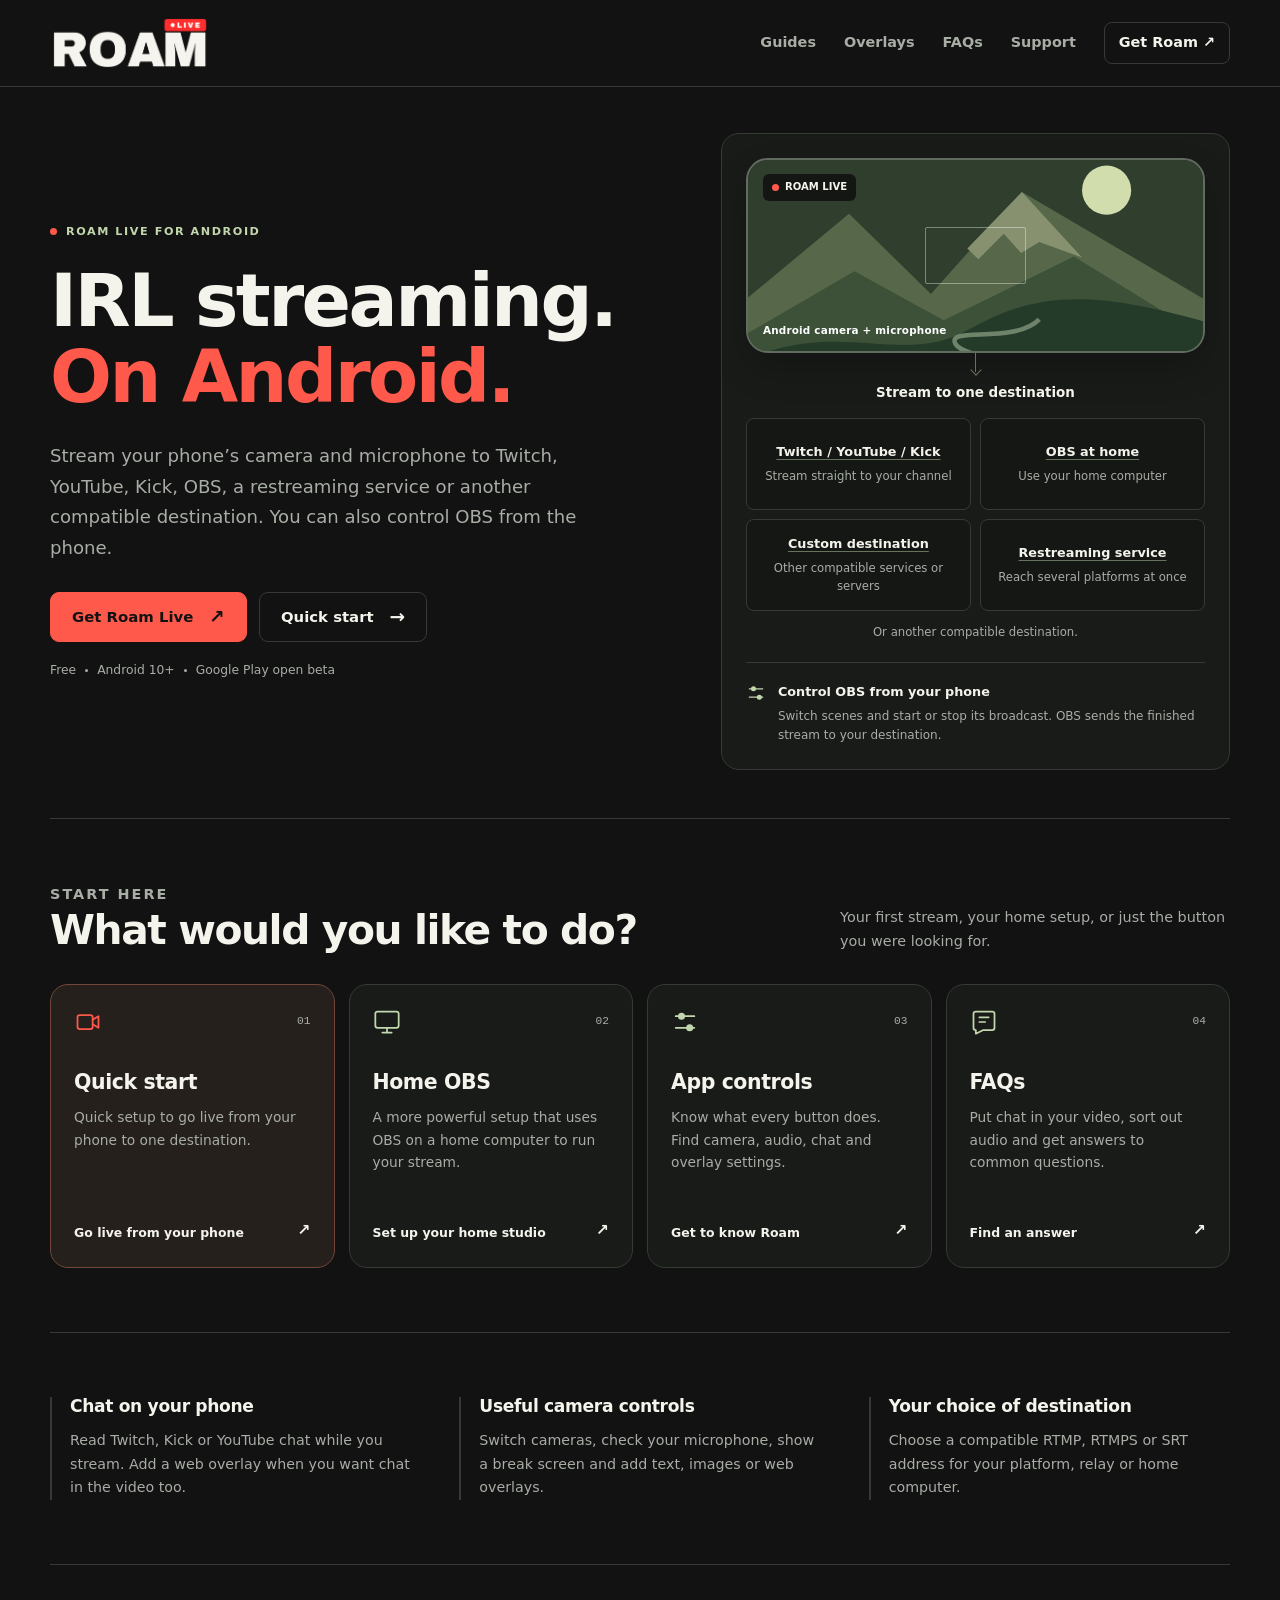
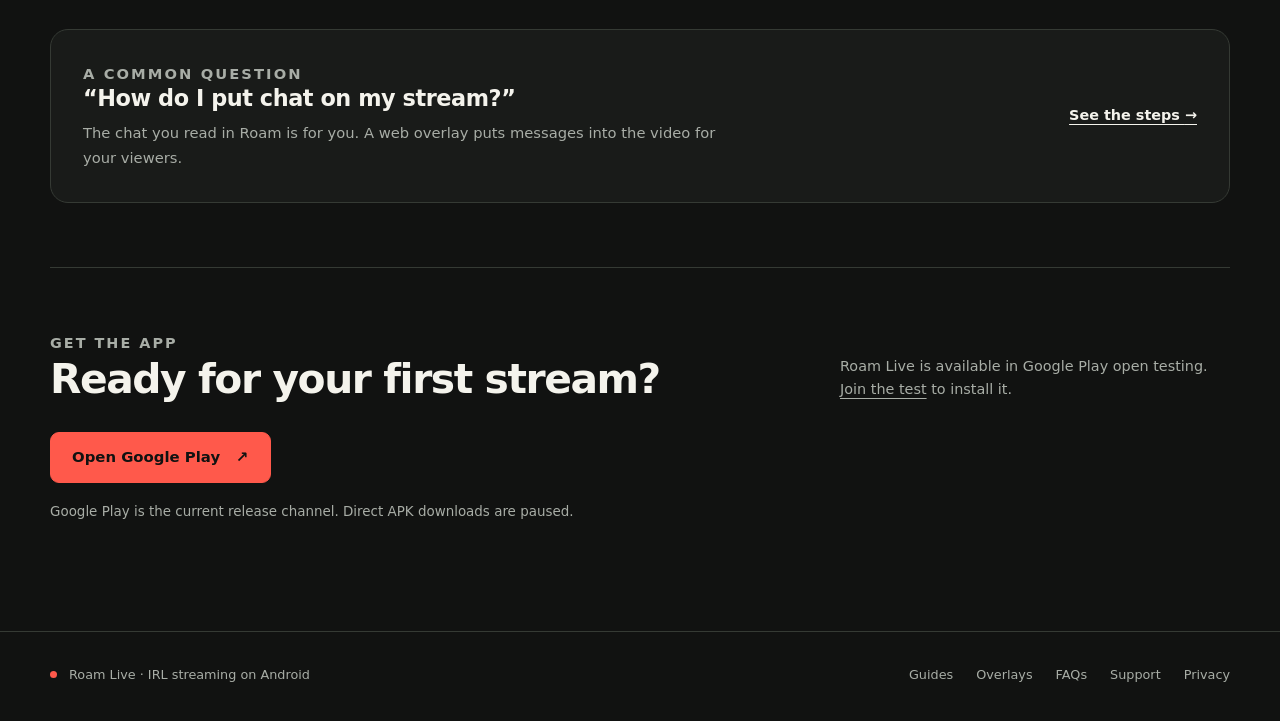
==== commit 26a2ba62: "Add overlay catalogue and setup instructions" ====
--- a/index.html
+++ b/index.html
@@ -1,3 +1,3 @@
 <!doctype html>
-<html lang="en"><head><meta charset="utf-8"><meta name="viewport" content="width=device-width,initial-scale=1"><meta name="theme-color" content="#111211"><title>Roam Live | IRL Streaming App for Android</title><meta name="description" content="Roam Live is a free Android app for IRL streaming. Send video and audio to Twitch, YouTube, Kick or home OBS over RTMP, RTMPS or SRT. Start with a simple guide."><link rel="canonical" href="https://roamlive.app/"><link rel="icon" type="image/svg+xml" href="/assets/favicon.svg"><link rel="stylesheet" href="/style.css?v=2f33a54f8733"><meta property="og:type" content="website"><meta property="og:site_name" content="Roam Live"><meta property="og:title" content="Roam Live | IRL Streaming App for Android"><meta property="og:description" content="Roam Live is a free Android app for IRL streaming. Send video and audio to Twitch, YouTube, Kick or home OBS over RTMP, RTMPS or SRT. Start with a simple guide."><meta property="og:url" content="https://roamlive.app/"><meta property="og:image" content="https://roamlive.app/assets/social-card.png"><meta property="og:image:width" content="1200"><meta property="og:image:height" content="630"><meta property="og:image:alt" content="Roam Live. IRL streaming on Android."><meta name="twitter:card" content="summary_large_image"><script type="application/ld+json">{"@context":"https://schema.org","@type":"SoftwareApplication","name":"Roam Live","applicationCategory":"MultimediaApplication","operatingSystem":"Android 10 or newer","url":"https://roamlive.app/","downloadUrl":"https://play.google.com/store/apps/details?id=dev.whitespc.roam","offers":{"@type":"Offer","price":"0","priceCurrency":"USD"}}</script><script src="/site.js" defer></script></head>
-<body><a class="skip-link" href="#main-content">Skip to content</a><header class="site-header"><div class="wrap header-inner"><a class="brand" href="/" aria-label="Roam Live home"><img src="/assets/wordmark.png" width="659" height="230" alt="Roam Live"></a><nav class="site-nav" aria-label="Main navigation"><a href="/guides/">Guides</a><a href="/faq/">FAQs</a><a href="/support/">Support</a><a class="nav-download" href="https://play.google.com/store/apps/details?id=dev.whitespc.roam">Get Roam <span aria-hidden="true">↗</span></a></nav></div></header><main id="main-content" class="wrap"><section class="hero"><div><p class="eyebrow"><span class="live-dot" aria-hidden="true"></span>Roam Live for Android</p><h1>IRL streaming.<br><span>On Android.</span></h1><p class="lead">Stream your phone’s camera and microphone to Twitch, YouTube, Kick, OBS, a restreaming service or another compatible destination. You can also control OBS from the phone.</p><div class="actions"><a class="button" href="https://play.google.com/store/apps/details?id=dev.whitespc.roam">Get Roam Live <span class="arrow" aria-hidden="true">↗</span></a><a class="button secondary" href="/guides/stream-to-platform/">Quick start <span class="arrow" aria-hidden="true">→</span></a></div><div class="hero-meta"><span>Free</span><i aria-hidden="true"></i><span>Android 10+</span><i aria-hidden="true"></i><span>Google Play open beta</span></div></div><figure class="route-visual" aria-label="Choose one destination for Roam: Twitch, YouTube or Kick, OBS at home, a custom destination, or a restreaming service" style="margin:0"><div class="mini-phone" aria-hidden="true"><svg viewBox="0 0 500 260" preserveAspectRatio="xMidYMid slice"><rect width="500" height="260" fill="#303e2e"/><circle cx="394" cy="58" r="27" fill="#d1ddad"/><path d="M0 176 111 84 201 172 301 60 500 177V260H0Z" fill="#566849"/><path d="m241 122 60-62 66 72-47-17-20 12-19-21-28 28Z" fill="#87916f"/><path d="M0 215 117 147 215 201 358 131 500 218V260H0Z" fill="#3c5138"/><path d="M0 244c100-45 170 8 241-32s129-47 259-10v58H0Z" fill="#243b29"/><path d="M320 200c-28 28-103 7-92 27 9 15 53 9 31 33" stroke="#adbea0" stroke-width="5" fill="none" opacity=".55"/></svg><span class="camera-tag"><span class="live-dot"></span>ROAM LIVE</span><span class="frame-corner"></span><span class="phone-label">Android camera + microphone</span></div><div class="destination-choices"><p>Stream to one destination</p><ul aria-label="Destination setup guides"><li><a href="/guides/stream-to-platform/#providers"><strong>Twitch / YouTube / Kick</strong> <small>Stream straight to your channel</small></a></li><li><a href="/guides/stream-to-obs/"><strong>OBS at home</strong> <small>Use your home computer</small></a></li><li><a href="/guides/stream-to-platform/#other"><strong>Custom destination</strong> <small>Other compatible services or servers</small></a></li><li><a href="/faq/#multiple-platforms"><strong>Restreaming service</strong> <small>Reach several platforms at once</small></a></li></ul><span class="destination-other">Or another compatible destination.</span></div><figcaption class="obs-control-note"><svg class="" viewBox="0 0 24 24" fill="none" stroke="currentColor" stroke-width="1.5" stroke-linecap="round" stroke-linejoin="round" aria-hidden="true"><path d="M4 7h16M4 17h16"/><circle cx="9" cy="7" r="3" fill="currentColor" stroke="none"/><circle cx="16" cy="17" r="3" fill="currentColor" stroke="none"/></svg><div><strong>Control OBS from your phone</strong><p>Switch scenes and start or stop its broadcast. OBS sends the finished stream to your destination.</p></div></figcaption></figure></section><section class="section" aria-labelledby="start-title"><div class="section-head"><div><p class="eyebrow">Start here</p><h2 id="start-title"><span id="path-title">What would you like to do?</span></h2></div><p>Your first stream, your home setup, or just the button you were looking for.</p></div><div class="guide-grid"><a class="guide-card" href="/guides/stream-to-platform/"><div class="card-top"><svg class="card-icon" viewBox="0 0 24 24" fill="none" stroke="currentColor" stroke-width="1.5" stroke-linecap="round" stroke-linejoin="round" aria-hidden="true"><rect x="3" y="6" width="13" height="12" rx="2"/><path d="m16 10 5-3v10l-5-3"/></svg><span class="card-number">01</span></div><h3>Quick start</h3><p>Quick setup to go live from your phone to one destination.</p><span class="card-link-label">Go live from your phone<span class="arrow" aria-hidden="true">↗</span></span></a><a class="guide-card" href="/guides/stream-to-obs/"><div class="card-top"><svg class="card-icon" viewBox="0 0 24 24" fill="none" stroke="currentColor" stroke-width="1.5" stroke-linecap="round" stroke-linejoin="round" aria-hidden="true"><rect x="2" y="3" width="20" height="14" rx="2"/><path d="M8 21h8m-4-4v4"/></svg><span class="card-number">02</span></div><h3>Home OBS</h3><p>A more powerful setup that uses OBS on a home computer to run your stream.</p><span class="card-link-label">Set up your home studio<span class="arrow" aria-hidden="true">↗</span></span></a><a class="guide-card" href="/guides/how-to-use/"><div class="card-top"><svg class="card-icon" viewBox="0 0 24 24" fill="none" stroke="currentColor" stroke-width="1.5" stroke-linecap="round" stroke-linejoin="round" aria-hidden="true"><path d="M4 7h16M4 17h16"/><circle cx="9" cy="7" r="3" fill="currentColor" stroke="none"/><circle cx="16" cy="17" r="3" fill="currentColor" stroke="none"/></svg><span class="card-number">03</span></div><h3>App controls</h3><p>Know what every button does. Find camera, audio, chat and overlay settings.</p><span class="card-link-label">Get to know Roam<span class="arrow" aria-hidden="true">↗</span></span></a><a class="guide-card" href="/faq/"><div class="card-top"><svg class="card-icon" viewBox="0 0 24 24" fill="none" stroke="currentColor" stroke-width="1.5" stroke-linecap="round" stroke-linejoin="round" aria-hidden="true"><path d="M5 3h14a2 2 0 0 1 2 2v12a2 2 0 0 1-2 2h-8l-6 3v-3a2 2 0 0 1-2-2V5a2 2 0 0 1 2-2Z"/><path d="M8 8h8M8 12h5"/></svg><span class="card-number">04</span></div><h3>FAQs</h3><p>Put chat in your video, sort out audio and get answers to common questions.</p><span class="card-link-label">Find an answer<span class="arrow" aria-hidden="true">↗</span></span></a></div></section><section class="section" id="features-title" aria-label="Roam features"><div class="benefit-grid"><article><h3>Chat on your phone</h3><p>Read Twitch, Kick or YouTube chat while you stream. Add a web overlay when you want chat in the video too.</p></article><article><h3>Useful camera controls</h3><p>Switch cameras, check your microphone, show a break screen and add text, images or web overlays.</p></article><article><h3>Your choice of destination</h3><p>Choose a compatible RTMP, RTMPS or SRT address for your platform, relay or home computer.</p></article></div></section><section class="section"><div class="home-question"><div><p class="eyebrow">A common question</p><h3>“How do I put chat on my stream?”</h3><p>The chat you read in Roam is for you. A web overlay puts messages into the video for your viewers.</p></div><a class="text-link" href="/faq/#chat-on-stream">See the steps <span aria-hidden="true">→</span></a></div></section><section class="section" id="download"><div class="section-head"><div><p class="eyebrow">Get the app</p><h2 id="release-title">Ready for your first stream?</h2></div><p>Roam Live is available in Google Play open testing. <a href="https://play.google.com/apps/testing/dev.whitespc.roam">Join the test</a> to install it.</p></div><div class="actions"><a class="button" href="https://play.google.com/store/apps/details?id=dev.whitespc.roam">Open Google Play <span aria-hidden="true">↗</span></a></div><p class="small">Google Play is the current release channel. Direct APK downloads are paused.</p></section></main><footer class="site-footer"><div class="wrap footer-inner"><div class="footer-brand"><span class="live-dot" aria-hidden="true"></span><span>Roam Live · IRL streaming on Android</span></div><nav class="footer-links" aria-label="Footer navigation"><a href="/guides/">Guides</a><a href="/faq/">FAQs</a><a href="/support/">Support</a><a id="privacy-title" href="/privacy/">Privacy</a></nav></div></footer></body></html>
+<html lang="en"><head><meta charset="utf-8"><meta name="viewport" content="width=device-width,initial-scale=1"><meta name="theme-color" content="#111211"><title>Roam Live | IRL Streaming App for Android</title><meta name="description" content="Roam Live is a free Android app for IRL streaming. Send video and audio to Twitch, YouTube, Kick or home OBS over RTMP, RTMPS or SRT. Start with a simple guide."><link rel="canonical" href="https://roamlive.app/"><link rel="icon" type="image/svg+xml" href="/assets/favicon.svg"><link rel="stylesheet" href="/style.css?v=13b9493ed096"><meta property="og:type" content="website"><meta property="og:site_name" content="Roam Live"><meta property="og:title" content="Roam Live | IRL Streaming App for Android"><meta property="og:description" content="Roam Live is a free Android app for IRL streaming. Send video and audio to Twitch, YouTube, Kick or home OBS over RTMP, RTMPS or SRT. Start with a simple guide."><meta property="og:url" content="https://roamlive.app/"><meta property="og:image" content="https://roamlive.app/assets/social-card.png"><meta property="og:image:width" content="1200"><meta property="og:image:height" content="630"><meta property="og:image:alt" content="Roam Live. IRL streaming on Android."><meta name="twitter:card" content="summary_large_image"><script type="application/ld+json">{"@context":"https://schema.org","@type":"SoftwareApplication","name":"Roam Live","applicationCategory":"MultimediaApplication","operatingSystem":"Android 10 or newer","url":"https://roamlive.app/","downloadUrl":"https://play.google.com/store/apps/details?id=dev.whitespc.roam","offers":{"@type":"Offer","price":"0","priceCurrency":"USD"}}</script><script src="/site.js" defer></script></head>
+<body><a class="skip-link" href="#main-content">Skip to content</a><header class="site-header"><div class="wrap header-inner"><a class="brand" href="/" aria-label="Roam Live home"><img src="/assets/wordmark.png" width="659" height="230" alt="Roam Live"></a><nav class="site-nav" aria-label="Main navigation"><a href="/guides/">Guides</a><a href="/overlays/">Overlays</a><a href="/faq/">FAQs</a><a href="/support/">Support</a><a class="nav-download" href="https://play.google.com/store/apps/details?id=dev.whitespc.roam">Get Roam <span aria-hidden="true">↗</span></a></nav></div></header><main id="main-content" class="wrap"><section class="hero"><div><p class="eyebrow"><span class="live-dot" aria-hidden="true"></span>Roam Live for Android</p><h1>IRL streaming.<br><span>On Android.</span></h1><p class="lead">Stream your phone’s camera and microphone to Twitch, YouTube, Kick, OBS, a restreaming service or another compatible destination. You can also control OBS from the phone.</p><div class="actions"><a class="button" href="https://play.google.com/store/apps/details?id=dev.whitespc.roam">Get Roam Live <span class="arrow" aria-hidden="true">↗</span></a><a class="button secondary" href="/guides/stream-to-platform/">Quick start <span class="arrow" aria-hidden="true">→</span></a></div><div class="hero-meta"><span>Free</span><i aria-hidden="true"></i><span>Android 10+</span><i aria-hidden="true"></i><span>Google Play open beta</span></div></div><figure class="route-visual" aria-label="Choose one destination for Roam: Twitch, YouTube or Kick, OBS at home, a custom destination, or a restreaming service" style="margin:0"><div class="mini-phone" aria-hidden="true"><svg viewBox="0 0 500 260" preserveAspectRatio="xMidYMid slice"><rect width="500" height="260" fill="#303e2e"/><circle cx="394" cy="58" r="27" fill="#d1ddad"/><path d="M0 176 111 84 201 172 301 60 500 177V260H0Z" fill="#566849"/><path d="m241 122 60-62 66 72-47-17-20 12-19-21-28 28Z" fill="#87916f"/><path d="M0 215 117 147 215 201 358 131 500 218V260H0Z" fill="#3c5138"/><path d="M0 244c100-45 170 8 241-32s129-47 259-10v58H0Z" fill="#243b29"/><path d="M320 200c-28 28-103 7-92 27 9 15 53 9 31 33" stroke="#adbea0" stroke-width="5" fill="none" opacity=".55"/></svg><span class="camera-tag"><span class="live-dot"></span>ROAM LIVE</span><span class="frame-corner"></span><span class="phone-label">Android camera + microphone</span></div><div class="destination-choices"><p>Stream to one destination</p><ul aria-label="Destination setup guides"><li><a href="/guides/stream-to-platform/#providers"><strong>Twitch / YouTube / Kick</strong> <small>Stream straight to your channel</small></a></li><li><a href="/guides/stream-to-obs/"><strong>OBS at home</strong> <small>Use your home computer</small></a></li><li><a href="/guides/stream-to-platform/#other"><strong>Custom destination</strong> <small>Other compatible services or servers</small></a></li><li><a href="/faq/#multiple-platforms"><strong>Restreaming service</strong> <small>Reach several platforms at once</small></a></li></ul><span class="destination-other">Or another compatible destination.</span></div><figcaption class="obs-control-note"><svg class="" viewBox="0 0 24 24" fill="none" stroke="currentColor" stroke-width="1.5" stroke-linecap="round" stroke-linejoin="round" aria-hidden="true"><path d="M4 7h16M4 17h16"/><circle cx="9" cy="7" r="3" fill="currentColor" stroke="none"/><circle cx="16" cy="17" r="3" fill="currentColor" stroke="none"/></svg><div><strong>Control OBS from your phone</strong><p>Switch scenes and start or stop its broadcast. OBS sends the finished stream to your destination.</p></div></figcaption></figure></section><section class="section" aria-labelledby="start-title"><div class="section-head"><div><p class="eyebrow">Start here</p><h2 id="start-title"><span id="path-title">What would you like to do?</span></h2></div><p>Your first stream, your home setup, or just the button you were looking for.</p></div><div class="guide-grid"><a class="guide-card" href="/guides/stream-to-platform/"><div class="card-top"><svg class="card-icon" viewBox="0 0 24 24" fill="none" stroke="currentColor" stroke-width="1.5" stroke-linecap="round" stroke-linejoin="round" aria-hidden="true"><rect x="3" y="6" width="13" height="12" rx="2"/><path d="m16 10 5-3v10l-5-3"/></svg><span class="card-number">01</span></div><h3>Quick start</h3><p>Quick setup to go live from your phone to one destination.</p><span class="card-link-label">Go live from your phone<span class="arrow" aria-hidden="true">↗</span></span></a><a class="guide-card" href="/guides/stream-to-obs/"><div class="card-top"><svg class="card-icon" viewBox="0 0 24 24" fill="none" stroke="currentColor" stroke-width="1.5" stroke-linecap="round" stroke-linejoin="round" aria-hidden="true"><rect x="2" y="3" width="20" height="14" rx="2"/><path d="M8 21h8m-4-4v4"/></svg><span class="card-number">02</span></div><h3>Home OBS</h3><p>A more powerful setup that uses OBS on a home computer to run your stream.</p><span class="card-link-label">Set up your home studio<span class="arrow" aria-hidden="true">↗</span></span></a><a class="guide-card" href="/guides/how-to-use/"><div class="card-top"><svg class="card-icon" viewBox="0 0 24 24" fill="none" stroke="currentColor" stroke-width="1.5" stroke-linecap="round" stroke-linejoin="round" aria-hidden="true"><path d="M4 7h16M4 17h16"/><circle cx="9" cy="7" r="3" fill="currentColor" stroke="none"/><circle cx="16" cy="17" r="3" fill="currentColor" stroke="none"/></svg><span class="card-number">03</span></div><h3>App controls</h3><p>Know what every button does. Find camera, audio, chat and overlay settings.</p><span class="card-link-label">Get to know Roam<span class="arrow" aria-hidden="true">↗</span></span></a><a class="guide-card" href="/faq/"><div class="card-top"><svg class="card-icon" viewBox="0 0 24 24" fill="none" stroke="currentColor" stroke-width="1.5" stroke-linecap="round" stroke-linejoin="round" aria-hidden="true"><path d="M5 3h14a2 2 0 0 1 2 2v12a2 2 0 0 1-2 2h-8l-6 3v-3a2 2 0 0 1-2-2V5a2 2 0 0 1 2-2Z"/><path d="M8 8h8M8 12h5"/></svg><span class="card-number">04</span></div><h3>FAQs</h3><p>Put chat in your video, sort out audio and get answers to common questions.</p><span class="card-link-label">Find an answer<span class="arrow" aria-hidden="true">↗</span></span></a></div></section><section class="section" id="features-title" aria-label="Roam features"><div class="benefit-grid"><article><h3>Chat on your phone</h3><p>Read Twitch, Kick or YouTube chat while you stream. Add a web overlay when you want chat in the video too.</p></article><article><h3>Useful camera controls</h3><p>Switch cameras, check your microphone, show a break screen and add text, images or web overlays.</p></article><article><h3>Your choice of destination</h3><p>Choose a compatible RTMP, RTMPS or SRT address for your platform, relay or home computer.</p></article></div></section><section class="section"><div class="home-question"><div><p class="eyebrow">A common question</p><h3>“How do I put chat on my stream?”</h3><p>The chat you read in Roam is for you. A web overlay puts messages into the video for your viewers.</p></div><a class="text-link" href="/overlays/#chat">See the steps <span aria-hidden="true">→</span></a></div></section><section class="section" id="download"><div class="section-head"><div><p class="eyebrow">Get the app</p><h2 id="release-title">Ready for your first stream?</h2></div><p>Roam Live is available in Google Play open testing. <a href="https://play.google.com/apps/testing/dev.whitespc.roam">Join the test</a> to install it.</p></div><div class="actions"><a class="button" href="https://play.google.com/store/apps/details?id=dev.whitespc.roam">Open Google Play <span aria-hidden="true">↗</span></a></div><p class="small">Google Play is the current release channel. Direct APK downloads are paused.</p></section></main><footer class="site-footer"><div class="wrap footer-inner"><div class="footer-brand"><span class="live-dot" aria-hidden="true"></span><span>Roam Live · IRL streaming on Android</span></div><nav class="footer-links" aria-label="Footer navigation"><a href="/guides/">Guides</a><a href="/overlays/">Overlays</a><a href="/faq/">FAQs</a><a href="/support/">Support</a><a id="privacy-title" href="/privacy/">Privacy</a></nav></div></footer></body></html>
--- a/style.css
+++ b/style.css
@@ -26,3 +26,38 @@
 .obs-control-note p{font-size:.75rem;line-height:1.6;color:var(--muted);margin:0}
 
 .prose>span:first-child+h2{margin-top:0;padding-top:0;border-top:0}
+
+.header-inner{flex-wrap:wrap}.site-nav{flex-wrap:wrap;row-gap:12px}
+.overlay-picker{display:grid;grid-template-columns:repeat(2,minmax(0,1fr));gap:12px;margin:0 0 28px}
+.overlay-picker>a{display:flex;flex-direction:column;align-items:flex-start;gap:8px;min-width:0;padding:21px;border:1px solid var(--line);border-radius:var(--radius);background:var(--panel);text-decoration:none}
+.overlay-picker>a:hover{border-color:var(--green)}
+.overlay-picker strong{font-size:1rem;text-decoration:underline;text-decoration-color:#65735d;text-underline-offset:4px}
+.overlay-picker>a>span:last-child{font-size:.85rem;color:var(--muted);line-height:1.6}
+.overlay-picker-example{padding:8px 11px;margin-bottom:6px;border-radius:6px;background:#10160f;color:var(--green);font-family:ui-monospace,monospace;font-size:.8rem;overflow-wrap:anywhere}
+.overlay-cost{padding:18px 21px;margin:22px 0;border:1px solid #776040;border-left:3px solid #d9b879;border-radius:8px;background:#211e17}
+.overlay-cost>strong{display:block;margin-bottom:7px;color:#efcf92;font-size:.88rem}
+.overlay-cost p{margin:0;font-size:.87rem;line-height:1.7;color:#d8d0c1}
+.overlay-example{display:flex;flex-wrap:wrap;align-items:center;gap:12px;padding:20px;margin:22px 0;background:var(--panel);border:1px solid var(--line);border-radius:10px}
+.overlay-example-label{flex-basis:100%;font-size:.76rem;color:var(--muted)}
+.overlay-example>code{font-size:.92rem}.overlay-example>p{flex-basis:100%;margin:0;font-size:.85rem}
+.copy-value{min-height:44px;padding:8px 12px;border:1px solid #5e6b54;border-radius:7px;background:transparent;color:var(--green);font:inherit;font-size:.77rem;cursor:pointer}
+.copy-value:hover{background:#303b2b}.copy-value:focus-visible{outline:3px solid var(--green);outline-offset:3px}
+.overlay-token-table{table-layout:fixed}.overlay-token-table th,.overlay-token-table td{overflow-wrap:anywhere}
+.overlay-token-table th:first-child{width:32%}.overlay-token-table th:last-child{width:25%}
+.overlay-token-table tbody th>code{display:block;font-size:.82rem;width:fit-content;max-width:100%;padding:4px 6px}
+.overlay-token-table .copy-value{display:block;margin-top:8px}
+@media(max-width:480px){.overlay-picker{grid-template-columns:1fr}.overlay-picker>a{padding:18px}.overlay-token-table th,.overlay-token-table td{padding:12px 9px}.overlay-token-table th:first-child{width:34%}.overlay-token-table th:last-child{width:24%}.overlay-token-table tbody th>code{font-size:.73rem}.overlay-cost{padding:16px}.overlay-example{padding:17px}}
+@media(max-width:760px){.overlays-page .page-toc{display:none}}
+@media(max-width:600px){
+  .overlay-token-table,.overlay-token-table tbody{display:block}
+  .overlay-token-table thead{position:absolute;width:1px;height:1px;padding:0;overflow:hidden;clip:rect(0,0,0,0);white-space:nowrap}
+  .overlay-token-table tr{display:block;padding:16px;border-bottom:1px solid var(--line)}
+  .overlay-token-table tr:last-child{border-bottom:0}
+  .overlay-token-table tbody th{display:flex;align-items:center;justify-content:space-between;gap:10px;width:auto!important;padding:0 0 12px;border:0}
+  .overlay-token-table tbody th>code{font-size:.86rem;white-space:normal}
+  .overlay-token-table .copy-value{margin-top:0;flex-shrink:0}
+  .overlay-token-table td{display:block;border:0;padding:0;font-size:.9rem}
+  .overlay-token-table td:last-child{margin-top:8px;color:var(--muted)}
+  .overlay-token-table td:last-child:before{content:"Example: ";font-size:.82rem}
+  .overlay-picker-example{display:none}
+}
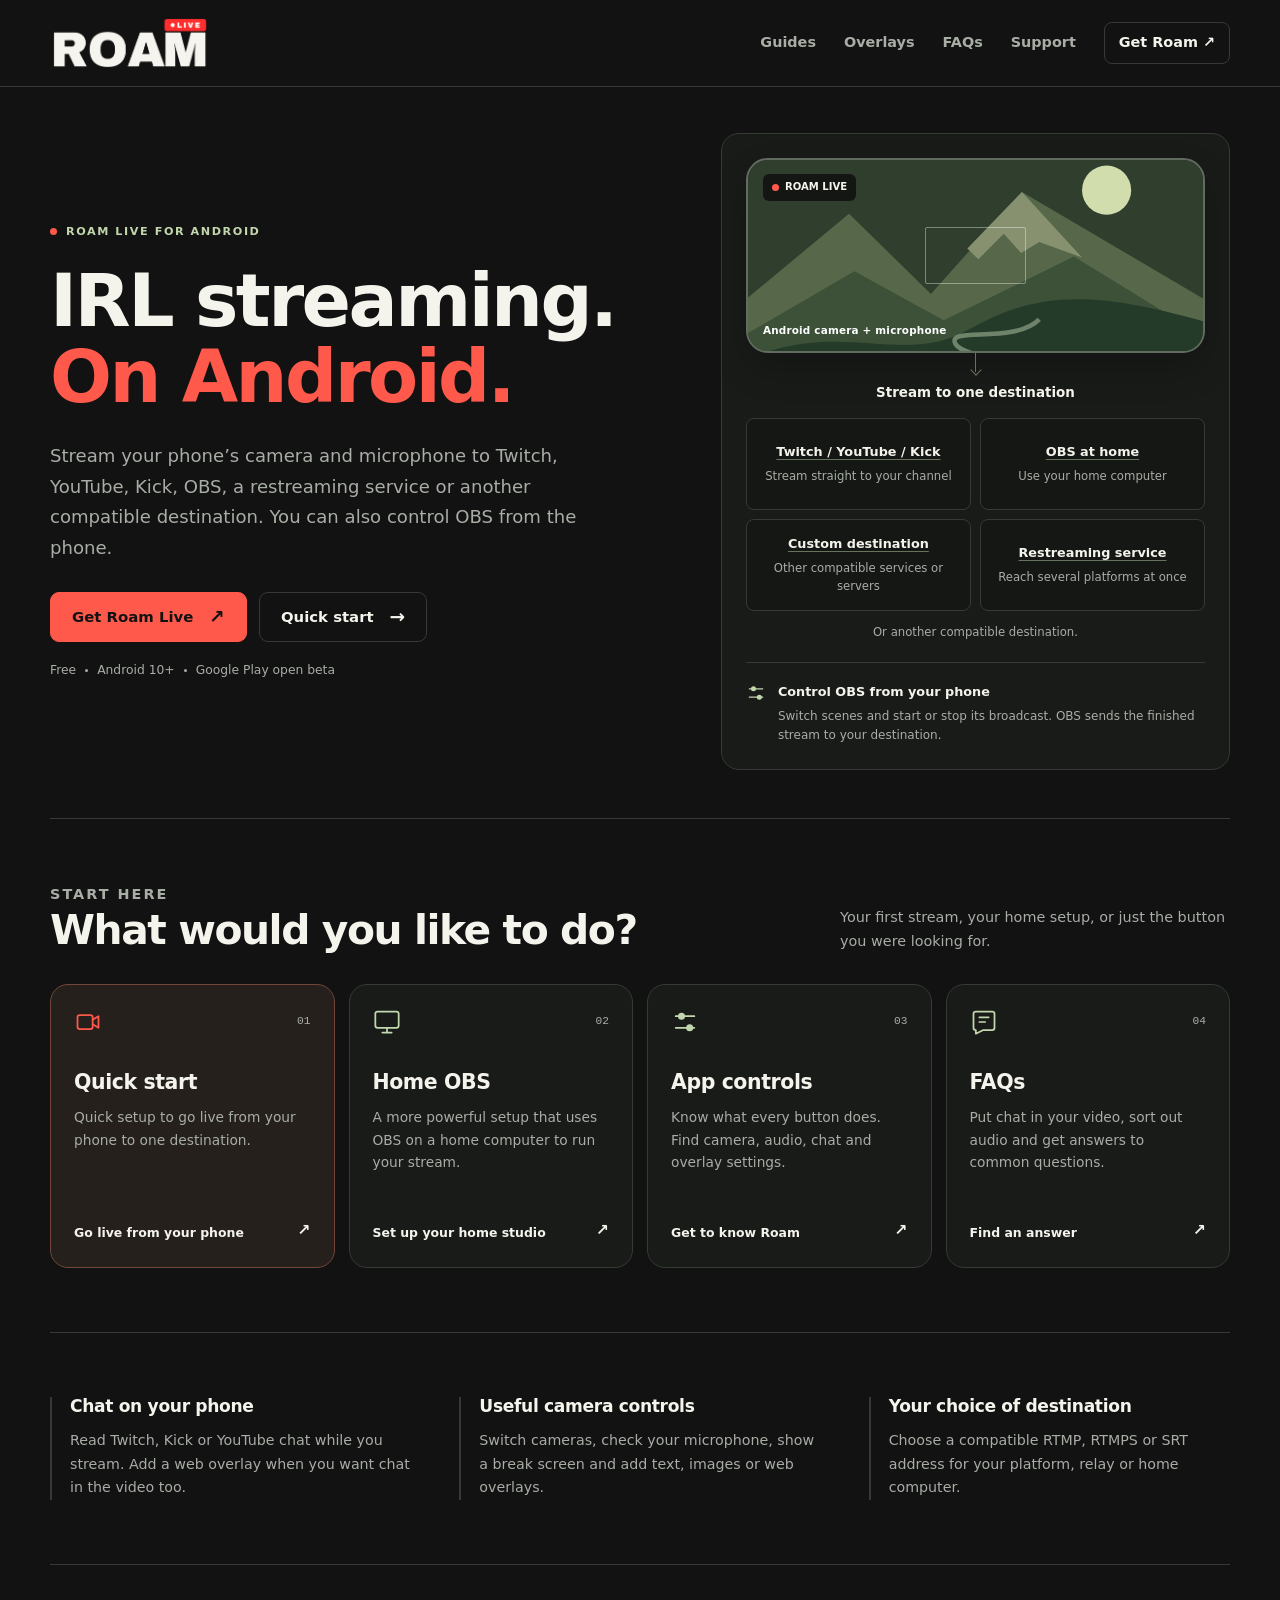
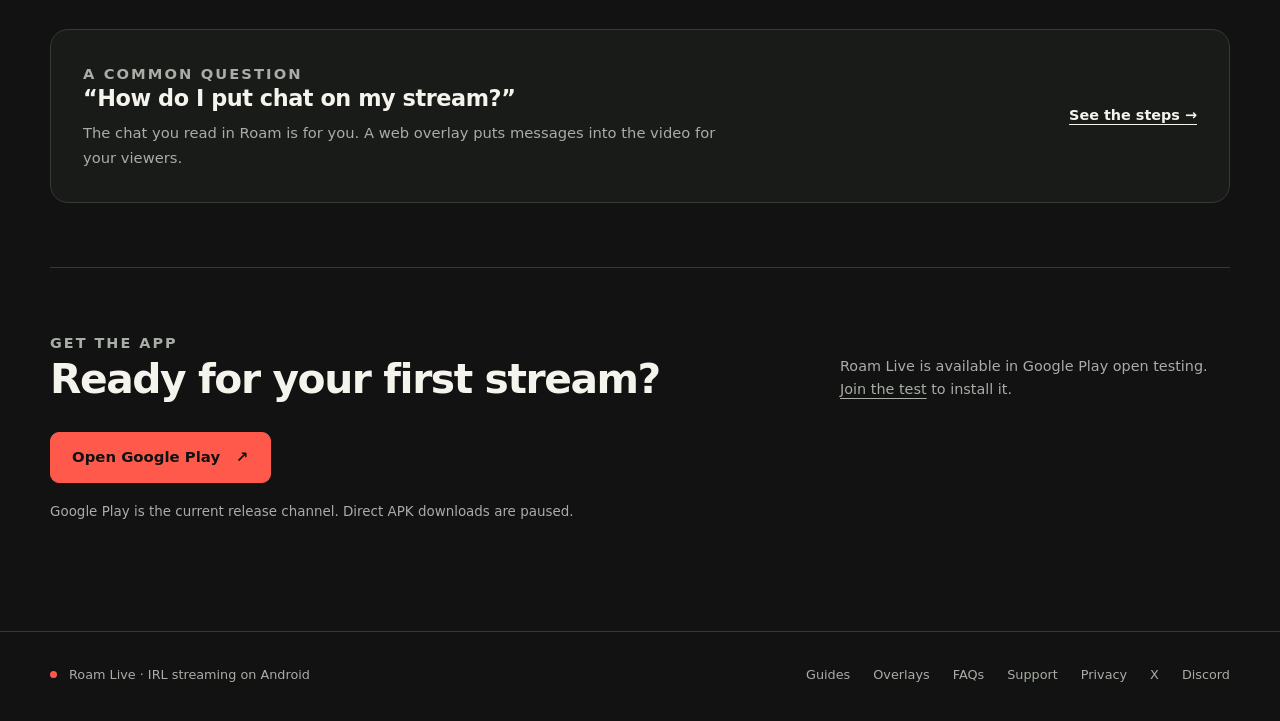
==== commit 320feba5: "Update the Companion privacy policy for YouTube and Kick chat, and add the X and Discord links The C" ====
--- a/index.html
+++ b/index.html
@@ -1,3 +1,3 @@
 <!doctype html>
-<html lang="en"><head><meta charset="utf-8"><meta name="viewport" content="width=device-width,initial-scale=1"><meta name="theme-color" content="#111211"><title>Roam Live | IRL Streaming App for Android</title><meta name="description" content="Roam Live is a free Android app for IRL streaming. Send video and audio to Twitch, YouTube, Kick or home OBS over RTMP, RTMPS or SRT. Start with a simple guide."><link rel="canonical" href="https://roamlive.app/"><link rel="icon" type="image/svg+xml" href="/assets/favicon.svg"><link rel="stylesheet" href="/style.css?v=13b9493ed096"><meta property="og:type" content="website"><meta property="og:site_name" content="Roam Live"><meta property="og:title" content="Roam Live | IRL Streaming App for Android"><meta property="og:description" content="Roam Live is a free Android app for IRL streaming. Send video and audio to Twitch, YouTube, Kick or home OBS over RTMP, RTMPS or SRT. Start with a simple guide."><meta property="og:url" content="https://roamlive.app/"><meta property="og:image" content="https://roamlive.app/assets/social-card.png"><meta property="og:image:width" content="1200"><meta property="og:image:height" content="630"><meta property="og:image:alt" content="Roam Live. IRL streaming on Android."><meta name="twitter:card" content="summary_large_image"><script type="application/ld+json">{"@context":"https://schema.org","@type":"SoftwareApplication","name":"Roam Live","applicationCategory":"MultimediaApplication","operatingSystem":"Android 10 or newer","url":"https://roamlive.app/","downloadUrl":"https://play.google.com/store/apps/details?id=dev.whitespc.roam","offers":{"@type":"Offer","price":"0","priceCurrency":"USD"}}</script><script src="/site.js" defer></script></head>
-<body><a class="skip-link" href="#main-content">Skip to content</a><header class="site-header"><div class="wrap header-inner"><a class="brand" href="/" aria-label="Roam Live home"><img src="/assets/wordmark.png" width="659" height="230" alt="Roam Live"></a><nav class="site-nav" aria-label="Main navigation"><a href="/guides/">Guides</a><a href="/overlays/">Overlays</a><a href="/faq/">FAQs</a><a href="/support/">Support</a><a class="nav-download" href="https://play.google.com/store/apps/details?id=dev.whitespc.roam">Get Roam <span aria-hidden="true">↗</span></a></nav></div></header><main id="main-content" class="wrap"><section class="hero"><div><p class="eyebrow"><span class="live-dot" aria-hidden="true"></span>Roam Live for Android</p><h1>IRL streaming.<br><span>On Android.</span></h1><p class="lead">Stream your phone’s camera and microphone to Twitch, YouTube, Kick, OBS, a restreaming service or another compatible destination. You can also control OBS from the phone.</p><div class="actions"><a class="button" href="https://play.google.com/store/apps/details?id=dev.whitespc.roam">Get Roam Live <span class="arrow" aria-hidden="true">↗</span></a><a class="button secondary" href="/guides/stream-to-platform/">Quick start <span class="arrow" aria-hidden="true">→</span></a></div><div class="hero-meta"><span>Free</span><i aria-hidden="true"></i><span>Android 10+</span><i aria-hidden="true"></i><span>Google Play open beta</span></div></div><figure class="route-visual" aria-label="Choose one destination for Roam: Twitch, YouTube or Kick, OBS at home, a custom destination, or a restreaming service" style="margin:0"><div class="mini-phone" aria-hidden="true"><svg viewBox="0 0 500 260" preserveAspectRatio="xMidYMid slice"><rect width="500" height="260" fill="#303e2e"/><circle cx="394" cy="58" r="27" fill="#d1ddad"/><path d="M0 176 111 84 201 172 301 60 500 177V260H0Z" fill="#566849"/><path d="m241 122 60-62 66 72-47-17-20 12-19-21-28 28Z" fill="#87916f"/><path d="M0 215 117 147 215 201 358 131 500 218V260H0Z" fill="#3c5138"/><path d="M0 244c100-45 170 8 241-32s129-47 259-10v58H0Z" fill="#243b29"/><path d="M320 200c-28 28-103 7-92 27 9 15 53 9 31 33" stroke="#adbea0" stroke-width="5" fill="none" opacity=".55"/></svg><span class="camera-tag"><span class="live-dot"></span>ROAM LIVE</span><span class="frame-corner"></span><span class="phone-label">Android camera + microphone</span></div><div class="destination-choices"><p>Stream to one destination</p><ul aria-label="Destination setup guides"><li><a href="/guides/stream-to-platform/#providers"><strong>Twitch / YouTube / Kick</strong> <small>Stream straight to your channel</small></a></li><li><a href="/guides/stream-to-obs/"><strong>OBS at home</strong> <small>Use your home computer</small></a></li><li><a href="/guides/stream-to-platform/#other"><strong>Custom destination</strong> <small>Other compatible services or servers</small></a></li><li><a href="/faq/#multiple-platforms"><strong>Restreaming service</strong> <small>Reach several platforms at once</small></a></li></ul><span class="destination-other">Or another compatible destination.</span></div><figcaption class="obs-control-note"><svg class="" viewBox="0 0 24 24" fill="none" stroke="currentColor" stroke-width="1.5" stroke-linecap="round" stroke-linejoin="round" aria-hidden="true"><path d="M4 7h16M4 17h16"/><circle cx="9" cy="7" r="3" fill="currentColor" stroke="none"/><circle cx="16" cy="17" r="3" fill="currentColor" stroke="none"/></svg><div><strong>Control OBS from your phone</strong><p>Switch scenes and start or stop its broadcast. OBS sends the finished stream to your destination.</p></div></figcaption></figure></section><section class="section" aria-labelledby="start-title"><div class="section-head"><div><p class="eyebrow">Start here</p><h2 id="start-title"><span id="path-title">What would you like to do?</span></h2></div><p>Your first stream, your home setup, or just the button you were looking for.</p></div><div class="guide-grid"><a class="guide-card" href="/guides/stream-to-platform/"><div class="card-top"><svg class="card-icon" viewBox="0 0 24 24" fill="none" stroke="currentColor" stroke-width="1.5" stroke-linecap="round" stroke-linejoin="round" aria-hidden="true"><rect x="3" y="6" width="13" height="12" rx="2"/><path d="m16 10 5-3v10l-5-3"/></svg><span class="card-number">01</span></div><h3>Quick start</h3><p>Quick setup to go live from your phone to one destination.</p><span class="card-link-label">Go live from your phone<span class="arrow" aria-hidden="true">↗</span></span></a><a class="guide-card" href="/guides/stream-to-obs/"><div class="card-top"><svg class="card-icon" viewBox="0 0 24 24" fill="none" stroke="currentColor" stroke-width="1.5" stroke-linecap="round" stroke-linejoin="round" aria-hidden="true"><rect x="2" y="3" width="20" height="14" rx="2"/><path d="M8 21h8m-4-4v4"/></svg><span class="card-number">02</span></div><h3>Home OBS</h3><p>A more powerful setup that uses OBS on a home computer to run your stream.</p><span class="card-link-label">Set up your home studio<span class="arrow" aria-hidden="true">↗</span></span></a><a class="guide-card" href="/guides/how-to-use/"><div class="card-top"><svg class="card-icon" viewBox="0 0 24 24" fill="none" stroke="currentColor" stroke-width="1.5" stroke-linecap="round" stroke-linejoin="round" aria-hidden="true"><path d="M4 7h16M4 17h16"/><circle cx="9" cy="7" r="3" fill="currentColor" stroke="none"/><circle cx="16" cy="17" r="3" fill="currentColor" stroke="none"/></svg><span class="card-number">03</span></div><h3>App controls</h3><p>Know what every button does. Find camera, audio, chat and overlay settings.</p><span class="card-link-label">Get to know Roam<span class="arrow" aria-hidden="true">↗</span></span></a><a class="guide-card" href="/faq/"><div class="card-top"><svg class="card-icon" viewBox="0 0 24 24" fill="none" stroke="currentColor" stroke-width="1.5" stroke-linecap="round" stroke-linejoin="round" aria-hidden="true"><path d="M5 3h14a2 2 0 0 1 2 2v12a2 2 0 0 1-2 2h-8l-6 3v-3a2 2 0 0 1-2-2V5a2 2 0 0 1 2-2Z"/><path d="M8 8h8M8 12h5"/></svg><span class="card-number">04</span></div><h3>FAQs</h3><p>Put chat in your video, sort out audio and get answers to common questions.</p><span class="card-link-label">Find an answer<span class="arrow" aria-hidden="true">↗</span></span></a></div></section><section class="section" id="features-title" aria-label="Roam features"><div class="benefit-grid"><article><h3>Chat on your phone</h3><p>Read Twitch, Kick or YouTube chat while you stream. Add a web overlay when you want chat in the video too.</p></article><article><h3>Useful camera controls</h3><p>Switch cameras, check your microphone, show a break screen and add text, images or web overlays.</p></article><article><h3>Your choice of destination</h3><p>Choose a compatible RTMP, RTMPS or SRT address for your platform, relay or home computer.</p></article></div></section><section class="section"><div class="home-question"><div><p class="eyebrow">A common question</p><h3>“How do I put chat on my stream?”</h3><p>The chat you read in Roam is for you. A web overlay puts messages into the video for your viewers.</p></div><a class="text-link" href="/overlays/#chat">See the steps <span aria-hidden="true">→</span></a></div></section><section class="section" id="download"><div class="section-head"><div><p class="eyebrow">Get the app</p><h2 id="release-title">Ready for your first stream?</h2></div><p>Roam Live is available in Google Play open testing. <a href="https://play.google.com/apps/testing/dev.whitespc.roam">Join the test</a> to install it.</p></div><div class="actions"><a class="button" href="https://play.google.com/store/apps/details?id=dev.whitespc.roam">Open Google Play <span aria-hidden="true">↗</span></a></div><p class="small">Google Play is the current release channel. Direct APK downloads are paused.</p></section></main><footer class="site-footer"><div class="wrap footer-inner"><div class="footer-brand"><span class="live-dot" aria-hidden="true"></span><span>Roam Live · IRL streaming on Android</span></div><nav class="footer-links" aria-label="Footer navigation"><a href="/guides/">Guides</a><a href="/overlays/">Overlays</a><a href="/faq/">FAQs</a><a href="/support/">Support</a><a id="privacy-title" href="/privacy/">Privacy</a></nav></div></footer></body></html>
+<html lang="en"><head><meta charset="utf-8"><meta name="viewport" content="width=device-width,initial-scale=1"><meta name="theme-color" content="#111211"><title>Roam Live | IRL Streaming App for Android</title><meta name="description" content="Roam Live is a free Android app for IRL streaming. Send video and audio to Twitch, YouTube, Kick or home OBS over RTMP, RTMPS or SRT. Start with a simple guide."><link rel="canonical" href="https://roamlive.app/"><link rel="icon" type="image/svg+xml" href="/assets/favicon.svg"><link rel="stylesheet" href="/style.css?v=efe008e86041"><meta property="og:type" content="website"><meta property="og:site_name" content="Roam Live"><meta property="og:title" content="Roam Live | IRL Streaming App for Android"><meta property="og:description" content="Roam Live is a free Android app for IRL streaming. Send video and audio to Twitch, YouTube, Kick or home OBS over RTMP, RTMPS or SRT. Start with a simple guide."><meta property="og:url" content="https://roamlive.app/"><meta property="og:image" content="https://roamlive.app/assets/social-card.png"><meta property="og:image:width" content="1200"><meta property="og:image:height" content="630"><meta property="og:image:alt" content="Roam Live. IRL streaming on Android."><meta name="twitter:card" content="summary_large_image"><script type="application/ld+json">{"@context":"https://schema.org","@type":"SoftwareApplication","name":"Roam Live","applicationCategory":"MultimediaApplication","operatingSystem":"Android 10 or newer","url":"https://roamlive.app/","downloadUrl":"https://play.google.com/store/apps/details?id=dev.whitespc.roam","offers":{"@type":"Offer","price":"0","priceCurrency":"USD"}}</script><script src="/site.js" defer></script></head>
+<body><a class="skip-link" href="#main-content">Skip to content</a><header class="site-header"><div class="wrap header-inner"><a class="brand" href="/" aria-label="Roam Live home"><img src="/assets/wordmark.png" width="659" height="230" alt="Roam Live"></a><nav class="site-nav" aria-label="Main navigation"><a href="/guides/">Guides</a><a href="/overlays/">Overlays</a><a href="/faq/">FAQs</a><a href="/support/">Support</a><a class="nav-download" href="https://play.google.com/store/apps/details?id=dev.whitespc.roam">Get Roam <span aria-hidden="true">↗</span></a></nav></div></header><main id="main-content" class="wrap"><section class="hero"><div><p class="eyebrow"><span class="live-dot" aria-hidden="true"></span>Roam Live for Android</p><h1>IRL streaming.<br><span>On Android.</span></h1><p class="lead">Stream your phone’s camera and microphone to Twitch, YouTube, Kick, OBS, a restreaming service or another compatible destination. You can also control OBS from the phone.</p><div class="actions"><a class="button" href="https://play.google.com/store/apps/details?id=dev.whitespc.roam">Get Roam Live <span class="arrow" aria-hidden="true">↗</span></a><a class="button secondary" href="/guides/stream-to-platform/">Quick start <span class="arrow" aria-hidden="true">→</span></a></div><div class="hero-meta"><span>Free</span><i aria-hidden="true"></i><span>Android 10+</span><i aria-hidden="true"></i><span>Google Play open beta</span></div></div><figure class="route-visual" aria-label="Choose one destination for Roam: Twitch, YouTube or Kick, OBS at home, a custom destination, or a restreaming service" style="margin:0"><div class="mini-phone" aria-hidden="true"><svg viewBox="0 0 500 260" preserveAspectRatio="xMidYMid slice"><rect width="500" height="260" fill="#303e2e"/><circle cx="394" cy="58" r="27" fill="#d1ddad"/><path d="M0 176 111 84 201 172 301 60 500 177V260H0Z" fill="#566849"/><path d="m241 122 60-62 66 72-47-17-20 12-19-21-28 28Z" fill="#87916f"/><path d="M0 215 117 147 215 201 358 131 500 218V260H0Z" fill="#3c5138"/><path d="M0 244c100-45 170 8 241-32s129-47 259-10v58H0Z" fill="#243b29"/><path d="M320 200c-28 28-103 7-92 27 9 15 53 9 31 33" stroke="#adbea0" stroke-width="5" fill="none" opacity=".55"/></svg><span class="camera-tag"><span class="live-dot"></span>ROAM LIVE</span><span class="frame-corner"></span><span class="phone-label">Android camera + microphone</span></div><div class="destination-choices"><p>Stream to one destination</p><ul aria-label="Destination setup guides"><li><a href="/guides/stream-to-platform/#providers"><strong>Twitch / YouTube / Kick</strong> <small>Stream straight to your channel</small></a></li><li><a href="/guides/stream-to-obs/"><strong>OBS at home</strong> <small>Use your home computer</small></a></li><li><a href="/guides/stream-to-platform/#other"><strong>Custom destination</strong> <small>Other compatible services or servers</small></a></li><li><a href="/faq/#multiple-platforms"><strong>Restreaming service</strong> <small>Reach several platforms at once</small></a></li></ul><span class="destination-other">Or another compatible destination.</span></div><figcaption class="obs-control-note"><svg class="" viewBox="0 0 24 24" fill="none" stroke="currentColor" stroke-width="1.5" stroke-linecap="round" stroke-linejoin="round" aria-hidden="true"><path d="M4 7h16M4 17h16"/><circle cx="9" cy="7" r="3" fill="currentColor" stroke="none"/><circle cx="16" cy="17" r="3" fill="currentColor" stroke="none"/></svg><div><strong>Control OBS from your phone</strong><p>Switch scenes and start or stop its broadcast. OBS sends the finished stream to your destination.</p></div></figcaption></figure></section><section class="section" aria-labelledby="start-title"><div class="section-head"><div><p class="eyebrow">Start here</p><h2 id="start-title"><span id="path-title">What would you like to do?</span></h2></div><p>Your first stream, your home setup, or just the button you were looking for.</p></div><div class="guide-grid"><a class="guide-card" href="/guides/stream-to-platform/"><div class="card-top"><svg class="card-icon" viewBox="0 0 24 24" fill="none" stroke="currentColor" stroke-width="1.5" stroke-linecap="round" stroke-linejoin="round" aria-hidden="true"><rect x="3" y="6" width="13" height="12" rx="2"/><path d="m16 10 5-3v10l-5-3"/></svg><span class="card-number">01</span></div><h3>Quick start</h3><p>Quick setup to go live from your phone to one destination.</p><span class="card-link-label">Go live from your phone<span class="arrow" aria-hidden="true">↗</span></span></a><a class="guide-card" href="/guides/stream-to-obs/"><div class="card-top"><svg class="card-icon" viewBox="0 0 24 24" fill="none" stroke="currentColor" stroke-width="1.5" stroke-linecap="round" stroke-linejoin="round" aria-hidden="true"><rect x="2" y="3" width="20" height="14" rx="2"/><path d="M8 21h8m-4-4v4"/></svg><span class="card-number">02</span></div><h3>Home OBS</h3><p>A more powerful setup that uses OBS on a home computer to run your stream.</p><span class="card-link-label">Set up your home studio<span class="arrow" aria-hidden="true">↗</span></span></a><a class="guide-card" href="/guides/how-to-use/"><div class="card-top"><svg class="card-icon" viewBox="0 0 24 24" fill="none" stroke="currentColor" stroke-width="1.5" stroke-linecap="round" stroke-linejoin="round" aria-hidden="true"><path d="M4 7h16M4 17h16"/><circle cx="9" cy="7" r="3" fill="currentColor" stroke="none"/><circle cx="16" cy="17" r="3" fill="currentColor" stroke="none"/></svg><span class="card-number">03</span></div><h3>App controls</h3><p>Know what every button does. Find camera, audio, chat and overlay settings.</p><span class="card-link-label">Get to know Roam<span class="arrow" aria-hidden="true">↗</span></span></a><a class="guide-card" href="/faq/"><div class="card-top"><svg class="card-icon" viewBox="0 0 24 24" fill="none" stroke="currentColor" stroke-width="1.5" stroke-linecap="round" stroke-linejoin="round" aria-hidden="true"><path d="M5 3h14a2 2 0 0 1 2 2v12a2 2 0 0 1-2 2h-8l-6 3v-3a2 2 0 0 1-2-2V5a2 2 0 0 1 2-2Z"/><path d="M8 8h8M8 12h5"/></svg><span class="card-number">04</span></div><h3>FAQs</h3><p>Put chat in your video, sort out audio and get answers to common questions.</p><span class="card-link-label">Find an answer<span class="arrow" aria-hidden="true">↗</span></span></a></div></section><section class="section" id="features-title" aria-label="Roam features"><div class="benefit-grid"><article><h3>Chat on your phone</h3><p>Read Twitch, Kick or YouTube chat while you stream. Add a web overlay when you want chat in the video too.</p></article><article><h3>Useful camera controls</h3><p>Switch cameras, check your microphone, show a break screen and add text, images or web overlays.</p></article><article><h3>Your choice of destination</h3><p>Choose a compatible RTMP, RTMPS or SRT address for your platform, relay or home computer.</p></article></div></section><section class="section"><div class="home-question"><div><p class="eyebrow">A common question</p><h3>“How do I put chat on my stream?”</h3><p>The chat you read in Roam is for you. A web overlay puts messages into the video for your viewers.</p></div><a class="text-link" href="/overlays/#chat">See the steps <span aria-hidden="true">→</span></a></div></section><section class="section" id="download"><div class="section-head"><div><p class="eyebrow">Get the app</p><h2 id="release-title">Ready for your first stream?</h2></div><p>Roam Live is available in Google Play open testing. <a href="https://play.google.com/apps/testing/dev.whitespc.roam">Join the test</a> to install it.</p></div><div class="actions"><a class="button" href="https://play.google.com/store/apps/details?id=dev.whitespc.roam">Open Google Play <span aria-hidden="true">↗</span></a></div><p class="small">Google Play is the current release channel. Direct APK downloads are paused.</p></section></main><footer class="site-footer"><div class="wrap footer-inner"><div class="footer-brand"><span class="live-dot" aria-hidden="true"></span><span>Roam Live · IRL streaming on Android</span></div><nav class="footer-links" aria-label="Footer navigation"><a href="/guides/">Guides</a><a href="/overlays/">Overlays</a><a href="/faq/">FAQs</a><a href="/support/">Support</a><a id="privacy-title" href="/privacy/">Privacy</a><a href="https://x.com/RoamLiveapp">X</a><a href="https://discord.com/invite/fCzGX3dMp">Discord</a></nav></div></footer></body></html>
--- a/style.css
+++ b/style.css
@@ -61,3 +61,26 @@
   .overlay-token-table td:last-child:before{content:"Example: ";font-size:.82rem}
   .overlay-picker-example{display:none}
 }
+
+.url-builder{margin:24px 0 16px;padding:24px;border:1px solid var(--line);border-radius:var(--radius);background:var(--panel)}
+.builder-fields{margin-bottom:26px}
+.builder-field+.builder-field{margin-top:22px}
+.builder-field label{display:block;color:var(--ink);font-weight:650;margin-bottom:3px}
+.field-hint{margin:0 0 9px;color:var(--muted);font-size:.84rem}
+.builder-field input{width:100%;min-height:48px;padding:10px 14px;border:1px solid #6f7a69;border-radius:9px;background:var(--bg);color:var(--ink);font-family:ui-monospace,SFMono-Regular,Consolas,monospace;font-size:1rem}
+.builder-field input:focus-visible{outline-offset:2px}
+.builder-field input[aria-invalid=true]{border-color:var(--red)}
+.builder-generate{margin-top:10px}
+.field-error{margin:8px 0 0;color:#ff8a7f;font-size:.86rem}
+.field-error:empty{margin:0}
+.field-note{margin:10px 0 0;font-size:.86rem}
+.prose .url-builder h3{font-size:1rem;margin:0 0 10px}
+.prose .builder-url{margin:0}
+.builder-output+.builder-output{margin-top:22px}
+.url-mine{color:var(--red);font-weight:700}
+.builder-copy{display:flex;flex-wrap:wrap;align-items:center;gap:8px 14px;margin-top:10px}
+.copy-status{margin:0;color:var(--green);font-size:.86rem}
+.copy-value:disabled{opacity:.5;cursor:not-allowed}
+.copy-value:disabled:hover{background:transparent}
+.prose .builder-phone{margin:22px 0 0;font-size:.88rem}
+@media(max-width:420px){.url-builder{padding:17px}}
